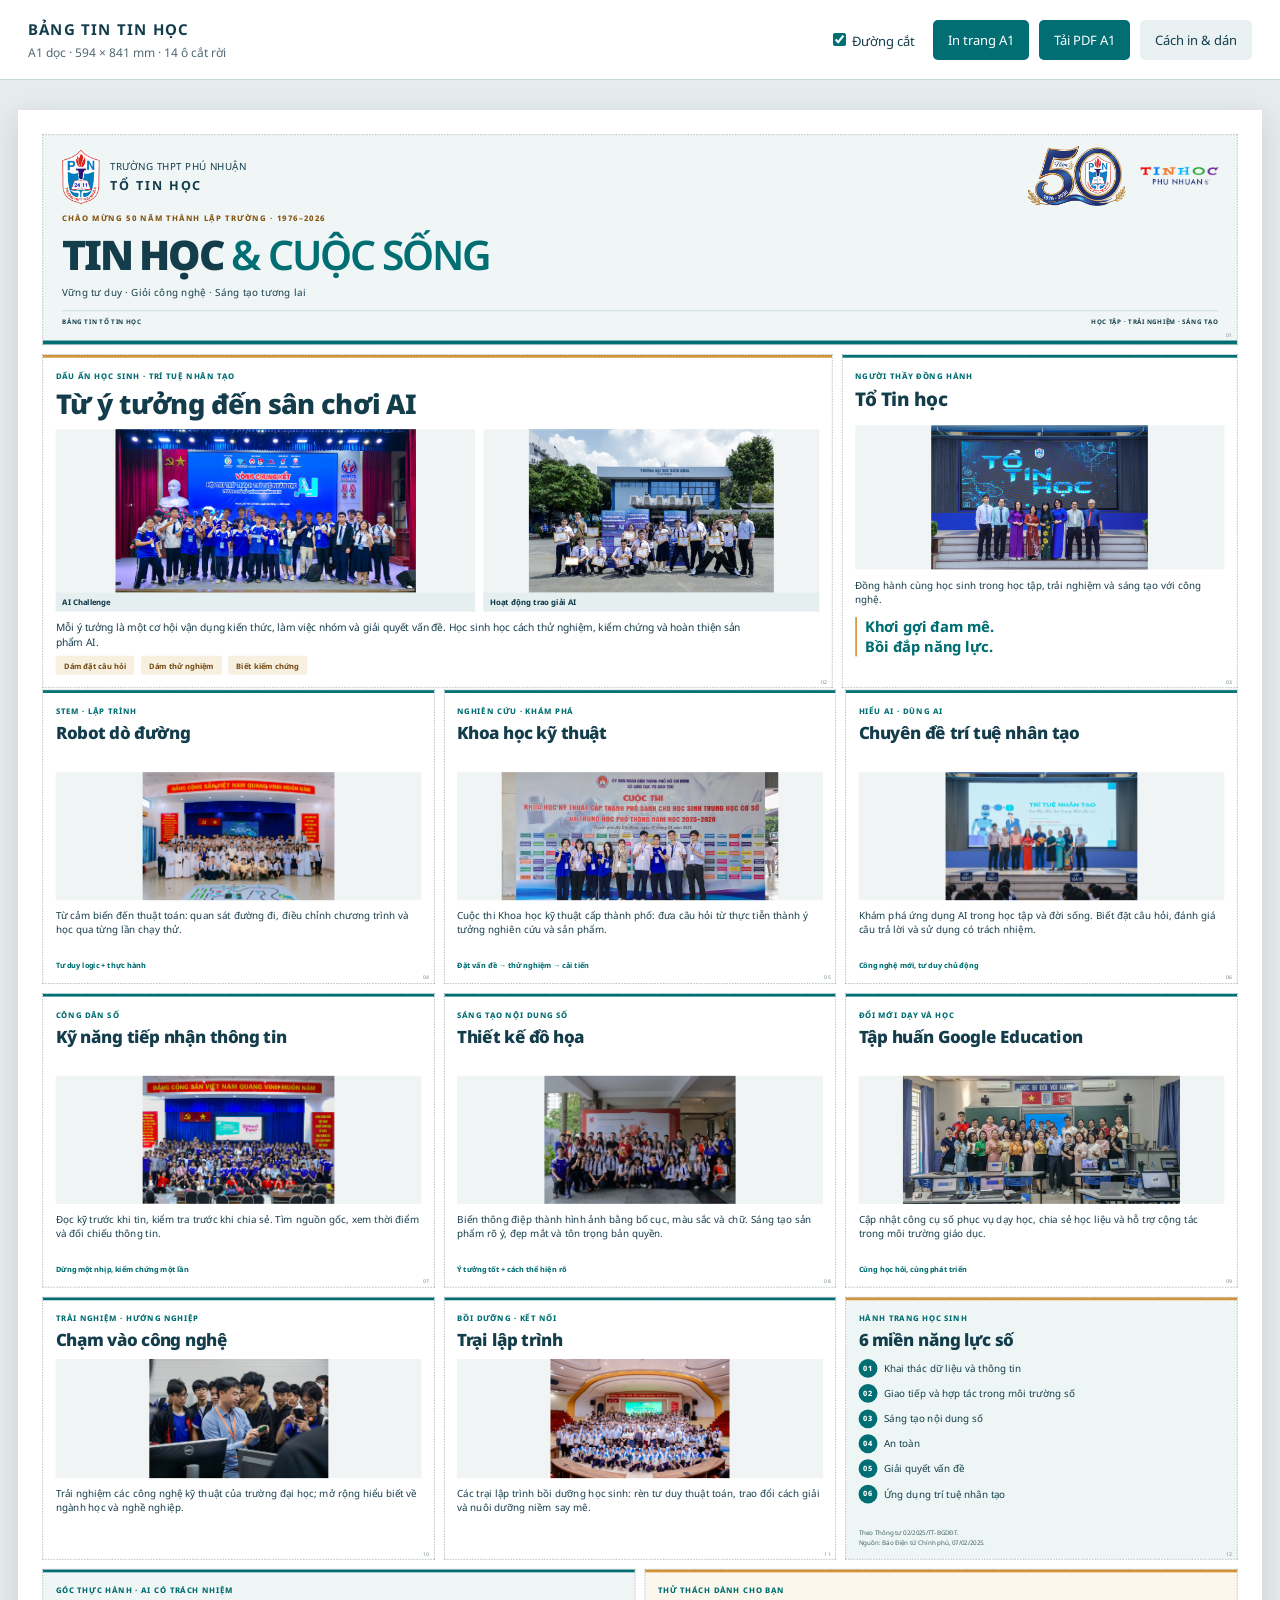
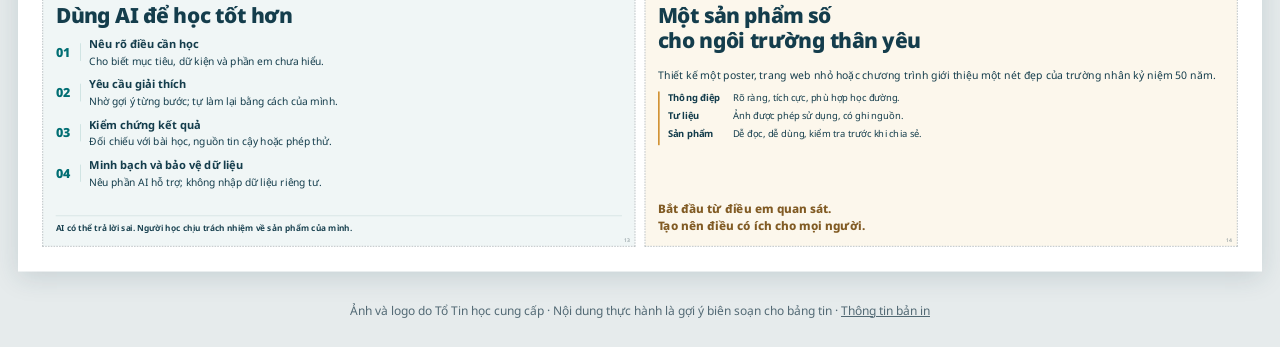
==== index.html @ 0bee3ce9 "Create A1 printable computing bulletin with 14 cut-out panels" ====
<!doctype html>
<html lang="vi">
<head>
  <meta charset="utf-8"><meta name="viewport" content="width=device-width,initial-scale=1">
  <meta name="description" content="Bảng tin Tổ Tin học Trường THPT Phú Nhuận. Một trang A1, 14 ô nội dung có thể cắt rời để dán bảng tin.">
  <title>Bảng tin Tin học · THPT Phú Nhuận</title>
  <link rel="stylesheet" href="styles.css">
</head>
<body>
<nav class="toolbar" aria-label="Công cụ bản in">
  <div><strong>BẢNG TIN TIN HỌC</strong><span>A1 dọc · 594 × 841 mm · 14 ô cắt rời</span></div>
  <div class="actions"><label><input type="checkbox" id="cut-lines" checked> Đường cắt</label><button id="print">In trang A1</button><a href="output/pdf/bang-tin-tin-hoc-A1.pdf" download>Tải PDF A1</a><button class="secondary" id="guide" aria-expanded="false" aria-controls="print-help">Cách in & dán</button></div>
</nav>
<aside id="print-help" hidden>
  <strong>In đúng kích thước, cắt theo nét đứt và tự sắp xếp.</strong>
  <p>Chọn giấy A1, hướng dọc, tỉ lệ 100% (Actual size), lề Không, bật Đồ họa nền và tắt đầu/chân trang. Bản PDF đã có đúng một trang A1; nên gửi PDF cho tiệm in để giữ kích thước. Có lề an toàn 12 mm quanh tờ.</p>
  <p>Cắt theo viền nét đứt của 14 ô. Mã số nhỏ giúp đối chiếu bố cục; có thể đặt tiêu đề ở trên và tự do sắp xếp các ô còn lại. Ảnh gốc được giữ nguyên trong thư mục nguồn.</p>
</aside>
<main class="viewport" aria-label="Bản xem trước trang in A1">
<div class="sheet-wrap"><div class="sheet" id="poster">
  <header class="tile masthead" data-tile="01">
    <div class="school-brand"><img src="assets/logo-truong.png" alt="Logo Trường THPT Phú Nhuận"><div>TRƯỜNG THPT PHÚ NHUẬN<br><strong>TỔ TIN HỌC</strong></div></div>
    <div class="anniversary"><img src="assets/logo-50-nam.png" alt="50 năm Trường THPT Phú Nhuận, 1976–2026"><img class="dept-logo" src="assets/logo-to.png" alt="Logo Tổ Tin học Phú Nhuận"></div>
    <div class="headline"><p class="eyebrow">CHÀO MỪNG 50 NĂM THÀNH LẬP TRƯỜNG · 1976–2026</p><h1>TIN HỌC <span>& CUỘC SỐNG</span></h1><p class="slogan">Vững tư duy · Giỏi công nghệ · Sáng tạo tương lai</p></div>
    <div class="edition">BẢNG TIN TỔ TIN HỌC <span>HỌC TẬP · TRẢI NGHIỆM · SÁNG TẠO</span></div>
  </header>

  <section class="row hero-row">
    <article class="tile feature" data-tile="02"><div class="tile-body">
      <p class="eyebrow">DẤU ẤN HỌC SINH · TRÍ TUỆ NHÂN TẠO</p><h2>Từ ý tưởng đến sân chơi AI</h2>
      <div class="photo-pair"><figure><img src="assets/ai-challenge.jpg" alt="Học sinh và giáo viên tại AI Challenge"><figcaption>AI Challenge</figcaption></figure><figure><img src="assets/trao-giai-ai.jpg" alt="Hoạt động trao giải AI tại Trường Đại học Gia Định"><figcaption>Hoạt động trao giải AI</figcaption></figure></div>
      <p>Mỗi ý tưởng là một cơ hội vận dụng kiến thức, làm việc nhóm và giải quyết vấn đề. Học sinh học cách thử nghiệm, kiểm chứng và hoàn thiện sản phẩm AI.</p>
      <div class="tags"><span>Dám đặt câu hỏi</span><span>Dám thử nghiệm</span><span>Biết kiểm chứng</span></div>
    </div></article>
    <article class="tile photo-card team" data-tile="03"><div class="tile-body"><p class="eyebrow">NGƯỜI THẦY ĐỒNG HÀNH</p><h2>Tổ Tin học</h2><figure><img src="assets/to-tin-hoc.jpg" alt="Tập thể Tổ Tin học Trường THPT Phú Nhuận"></figure><p>Đồng hành cùng học sinh trong học tập, trải nghiệm và sáng tạo với công nghệ.</p><blockquote>Khơi gợi đam mê.<br>Bồi đắp năng lực.</blockquote></div></article>
  </section>

  <section class="row thirds activity-row">
    <article class="tile photo-card" data-tile="04"><div class="tile-body"><p class="eyebrow">STEM · LẬP TRÌNH</p><h2>Robot dò đường</h2><figure><img src="assets/robot.jpg" alt="Học sinh tham gia hoạt động robot dò đường"></figure><p>Từ cảm biến đến thuật toán: quan sát đường đi, điều chỉnh chương trình và học qua từng lần chạy thử.</p><span class="takeaway">Tư duy logic + thực hành</span></div></article>
    <article class="tile photo-card" data-tile="05"><div class="tile-body"><p class="eyebrow">NGHIÊN CỨU · KHÁM PHÁ</p><h2>Khoa học kỹ thuật</h2><figure><img src="assets/khoa-hoc-ky-thuat.jpg" alt="Đoàn tham gia Cuộc thi Khoa học kỹ thuật cấp thành phố"></figure><p>Cuộc thi Khoa học kỹ thuật cấp thành phố: đưa câu hỏi từ thực tiễn thành ý tưởng nghiên cứu và sản phẩm.</p><span class="takeaway">Đặt vấn đề → thử nghiệm → cải tiến</span></div></article>
    <article class="tile photo-card" data-tile="06"><div class="tile-body"><p class="eyebrow">HIỂU AI · DÙNG AI</p><h2>Chuyên đề trí tuệ nhân tạo</h2><figure><img src="assets/chuyen-de-ai.jpg" alt="Chuyên đề trí tuệ nhân tạo tại trường"></figure><p>Khám phá ứng dụng AI trong học tập và đời sống. Biết đặt câu hỏi, đánh giá câu trả lời và sử dụng có trách nhiệm.</p><span class="takeaway">Công nghệ mới, tư duy chủ động</span></div></article>
  </section>

  <section class="row thirds activity-row">
    <article class="tile photo-card" data-tile="07"><div class="tile-body"><p class="eyebrow">CÔNG DÂN SỐ</p><h2>Kỹ năng tiếp nhận thông tin</h2><figure><img src="assets/tiep-nhan-thong-tin.jpg" alt="Hoạt động kỹ năng tiếp nhận thông tin"></figure><p>Đọc kỹ trước khi tin, kiểm tra trước khi chia sẻ. Tìm nguồn gốc, xem thời điểm và đối chiếu thông tin.</p><span class="takeaway">Dừng một nhịp, kiểm chứng một lần</span></div></article>
    <article class="tile photo-card" data-tile="08"><div class="tile-body"><p class="eyebrow">SÁNG TẠO NỘI DUNG SỐ</p><h2>Thiết kế đồ họa</h2><figure><img src="assets/do-hoa.jpg" alt="Học sinh trải nghiệm hoạt động thiết kế đồ họa"></figure><p>Biến thông điệp thành hình ảnh bằng bố cục, màu sắc và chữ. Sáng tạo sản phẩm rõ ý, đẹp mắt và tôn trọng bản quyền.</p><span class="takeaway">Ý tưởng tốt + cách thể hiện rõ</span></div></article>
    <article class="tile photo-card" data-tile="09"><div class="tile-body"><p class="eyebrow">ĐỔI MỚI DẠY VÀ HỌC</p><h2>Tập huấn Google Education</h2><figure><img src="assets/google-education.jpg" alt="Giáo viên tham gia tập huấn Google Education"></figure><p>Cập nhật công cụ số phục vụ dạy học, chia sẻ học liệu và hỗ trợ cộng tác trong môi trường giáo dục.</p><span class="takeaway">Cùng học hỏi, cùng phát triển</span></div></article>
  </section>

  <section class="row thirds compact-row">
    <article class="tile photo-card" data-tile="10"><div class="tile-body"><p class="eyebrow">TRẢI NGHIỆM · HƯỚNG NGHIỆP</p><h2>Chạm vào công nghệ</h2><figure><img src="assets/trai-nghiem.jpg" alt="Học sinh trải nghiệm các công nghệ kỹ thuật của trường đại học"></figure><p>Trải nghiệm các công nghệ kỹ thuật của trường đại học; mở rộng hiểu biết về ngành học và nghề nghiệp.</p></div></article>
    <article class="tile photo-card" data-tile="11"><div class="tile-body"><p class="eyebrow">BỒI DƯỠNG · KẾT NỐI</p><h2>Trại lập trình</h2><figure><img src="assets/ket-noi.jpg" alt="Trại lập trình bồi dưỡng học sinh"></figure><p>Các trại lập trình bồi dưỡng học sinh: rèn tư duy thuật toán, trao đổi cách giải và nuôi dưỡng niềm say mê.</p></div></article>
    <article class="tile competency" data-tile="12"><div class="tile-body"><p class="eyebrow">HÀNH TRANG HỌC SINH</p><h2>6 miền năng lực số</h2><ol><li>Khai thác dữ liệu và thông tin</li><li>Giao tiếp và hợp tác trong môi trường số</li><li>Sáng tạo nội dung số</li><li>An toàn</li><li>Giải quyết vấn đề</li><li>Ứng dụng trí tuệ nhân tạo</li></ol><p class="source">Theo Thông tư 02/2025/TT-BGDĐT.<br><a href="https://baochinhphu.vn/ban-hanh-quy-dinh-khung-nang-luc-so-cho-nguoi-hoc-102250207122046742.htm">Nguồn: Báo Điện tử Chính phủ, 07/02/2025.</a></p></div></article>
  </section>

  <section class="row halves footer-row">
    <article class="tile practical" data-tile="13"><div class="tile-body"><p class="eyebrow">GÓC THỰC HÀNH · AI CÓ TRÁCH NHIỆM</p><h2>Dùng AI để học tốt hơn</h2><div class="steps"><p><b>01</b><span><strong>Nêu rõ điều cần học</strong>Cho biết mục tiêu, dữ kiện và phần em chưa hiểu.</span></p><p><b>02</b><span><strong>Yêu cầu giải thích</strong>Nhờ gợi ý từng bước; tự làm lại bằng cách của mình.</span></p><p><b>03</b><span><strong>Kiểm chứng kết quả</strong>Đối chiếu với bài học, nguồn tin cậy hoặc phép thử.</span></p><p><b>04</b><span><strong>Minh bạch và bảo vệ dữ liệu</strong>Nêu phần AI hỗ trợ; không nhập dữ liệu riêng tư.</span></p></div><div class="note">AI có thể trả lời sai. Người học chịu trách nhiệm về sản phẩm của mình.</div></div></article>
    <article class="tile challenge" data-tile="14"><div class="tile-body"><p class="eyebrow">THỬ THÁCH DÀNH CHO BẠN</p><h2>Một sản phẩm số<br>cho ngôi trường thân yêu</h2><p>Thiết kế một poster, trang web nhỏ hoặc chương trình giới thiệu một nét đẹp của trường nhân kỷ niệm 50 năm.</p><div class="brief"><p><strong>Thông điệp</strong>Rõ ràng, tích cực, phù hợp học đường.</p><p><strong>Tư liệu</strong>Ảnh được phép sử dụng, có ghi nguồn.</p><p><strong>Sản phẩm</strong>Dễ đọc, dễ dùng, kiểm tra trước khi chia sẻ.</p></div><p class="closing">Bắt đầu từ điều em quan sát.<br>Tạo nên điều có ích cho mọi người.</p></div></article>
  </section>
</div></div>
</main>
<footer class="screen-footer">Ảnh và logo do Tổ Tin học cung cấp · Nội dung thực hành là gợi ý biên soạn cho bảng tin · <a href="README.md">Thông tin bản in</a></footer>
<script src="app.js"></script>
</body></html>
---- styles.css ----
@font-face{font-family:Noto;src:url('assets/NotoSans.ttf') format('truetype');font-weight:100 900;font-display:swap}
:root{--ink:#143d4c;--teal:#006e73;--gold:#d29336;--light:#eaf4f3;--cut:#8a969c}
*{box-sizing:border-box}body{margin:0;font-family:Noto,Arial,sans-serif;color:var(--ink);background:#e6ebec}button,a,input{accent-color:var(--teal)}
.toolbar{display:flex;gap:20px;align-items:center;justify-content:space-between;padding:18px 28px;background:#fff;border-bottom:1px solid #c7d7d9}.toolbar strong{font-size:15px;letter-spacing:.08em}.toolbar span{display:block;font-size:12px;color:#526974;margin-top:4px}.actions{display:flex;gap:10px;align-items:center;font-size:13px;flex-wrap:wrap}.actions button,.actions a{font:inherit;border:0;border-radius:5px;padding:11px 15px;background:var(--teal);color:white;cursor:pointer;text-decoration:none}.actions .secondary{color:var(--ink);background:#e9f1f2}.actions label{margin-right:8px}#print-help{padding:20px 28px;background:#fff8e9;font-size:14px}#print-help p{max-width:1000px;margin:8px 0}a{color:inherit}.viewport{padding:30px 18px;overflow:hidden}.sheet-wrap{margin:auto;position:relative}.sheet{width:594mm;height:841mm;padding:12mm;background:white;display:flex;flex-direction:column;gap:5mm;transform-origin:top left;box-shadow:0 12px 45px #183d4b26}
.tile{position:relative;outline:.22mm dashed var(--cut);outline-offset:0;background:#fff;min-width:0}.tile:after{content:attr(data-tile);position:absolute;right:2mm;bottom:1mm;font-size:2.4mm;color:#74848a;letter-spacing:.15em}.no-cuts .tile{outline-color:transparent}.no-cuts .tile:after{display:none}.tile-body{height:100%;padding:6mm;display:flex;flex-direction:column;border-top:1.4mm solid var(--teal)}.row{display:grid;gap:5mm;flex-shrink:0;min-height:0}.thirds{grid-template-columns:repeat(3,minmax(0,1fr))}.halves{grid-template-columns:repeat(2,minmax(0,1fr))}.hero-row{height:155mm;grid-template-columns:2fr 1fr}.activity-row{height:140mm}.compact-row{height:125mm}.footer-row{height:132mm}
.masthead{height:100mm;flex-shrink:0;padding:7mm 9mm;background:#eff6f5;border-bottom:2mm solid var(--teal);overflow:hidden}.school-brand{display:flex;gap:5mm;align-items:center;font-size:4.7mm;line-height:1.65;letter-spacing:.03em}.school-brand img{width:18mm;height:26mm;object-fit:contain}.school-brand strong{font-size:6mm;letter-spacing:.15em}.anniversary{position:absolute;right:9mm;top:5mm;display:flex;align-items:center;gap:7mm}.anniversary img{width:47mm;height:29mm;object-fit:contain}.anniversary .dept-logo{width:37mm;height:14mm}.headline{margin-top:4mm}.eyebrow{font-size:3.3mm;font-weight:800;letter-spacing:.09em;margin:0 0 3mm;color:var(--teal);line-height:1.4}.headline .eyebrow{font-size:3.6mm;color:#855716;letter-spacing:.14em;margin-bottom:1mm}h1{font-size:19.5mm;line-height:1.22;letter-spacing:-.055em;margin:0;font-weight:900}h1 span{color:var(--teal);font-weight:600}.slogan{font-size:6mm;margin:2mm 0 0;letter-spacing:.025em}.edition{display:flex;justify-content:space-between;margin-top:5mm;border-top:.25mm solid #a9c8c6;padding-top:3mm;font-size:3mm;letter-spacing:.08em;font-weight:700}
h2{font-size:7.1mm;line-height:1.22;letter-spacing:-.025em;margin:0 0 4mm;font-weight:850;text-wrap:balance}.tile p{font-size:4.1mm;line-height:1.55;margin:3mm 0 0}.tile p.eyebrow{font-size:3.3mm;line-height:1.4;margin:0 0 3mm}.tile figure{margin:0;min-width:0}.photo-card figure{height:66mm;flex-shrink:0;background:#f0f4f4;display:flex;align-items:center;justify-content:center;margin-top:auto}.photo-card img{width:100%;height:100%;object-fit:contain}.photo-card .takeaway{font-weight:750;font-size:3.3mm;display:block;margin-top:auto;padding-top:3mm;color:var(--teal)}.photo-card .tile-body>p:not(.eyebrow){margin-top:4mm}.photo-card h2{min-height:17.4mm;display:flex;align-items:flex-start}.photo-card figure{margin-top:0}.team h2{min-height:0;font-size:9mm}.team figure{height:69mm;margin-top:3mm}.team blockquote{font-size:6.5mm;font-weight:750;line-height:1.35;color:var(--teal);margin:5mm 0 0;border-left:1mm solid var(--gold);padding-left:4mm}
.feature .tile-body{border-color:var(--gold)}.feature h2{font-size:12mm;line-height:1.15;margin-bottom:5mm}.photo-pair{display:grid;grid-template-columns:1.25fr 1fr;gap:4mm}.photo-pair figure{display:flex;flex-direction:column;justify-content:center;background:#f0f4f4}.photo-pair img{width:100%;height:78mm;object-fit:contain}.photo-pair figcaption{padding:2mm 3mm;font-size:3.2mm;font-weight:750;background:#e5efef}.feature .tile-body>p:not(.eyebrow){font-size:4.3mm;max-width:340mm;margin-top:4mm}.tags{display:flex;gap:3mm;margin-top:auto;padding-top:3mm}.tags span{font-size:3.2mm;font-weight:750;background:#f7efdf;color:#78511b;padding:2mm 4mm;border-radius:1mm}
.compact-row .photo-card figure{height:57mm}.compact-row h2{min-height:0;font-size:7mm}.compact-row .photo-card p:not(.eyebrow){font-size:3.9mm;line-height:1.5}.competency .tile-body{background:#eef6f5;border-top-color:var(--gold)}.competency h2{font-size:8mm}.competency ol{list-style:none;counter-reset:domain;margin:0;padding:0;display:flex;flex-direction:column;gap:3mm}.competency li{counter-increment:domain;font-size:4mm;line-height:1.35;display:flex;gap:3mm;align-items:center}.competency li:before{content:counter(domain,decimal-leading-zero);font-size:3.5mm;min-width:9mm;height:9mm;display:flex;align-items:center;justify-content:center;border-radius:50%;background:var(--teal);color:white;font-weight:800}.competency p.source{font-size:2.7mm;line-height:1.5;margin-top:auto;padding-top:3mm;color:#45636a}.source a{text-decoration:none}
.practical .tile-body{background:#f0f6f6}.practical h2,.challenge h2{font-size:10mm;margin-bottom:4mm}.steps{display:flex;flex-direction:column;gap:3mm}.steps p{display:flex;align-items:center;gap:4mm;margin:0;font-size:4.1mm;line-height:1.4}.steps b{font-size:6mm;color:var(--teal);font-weight:850;min-width:12mm;border-right:.4mm solid #b7d5d3}.steps strong{display:block;font-size:4.5mm;margin-bottom:1mm}.note{font-size:3.5mm;font-weight:650;margin-top:auto;border-top:.3mm solid #c7dad9;padding-top:3mm}.challenge .tile-body{border-color:var(--gold);background:#fcf7ec}.challenge p{font-size:4.3mm}.brief{margin-top:4mm;border-left:1mm solid var(--gold);padding-left:4mm}.brief p{font-size:3.8mm;margin:0 0 2mm}.brief strong{display:inline-block;min-width:27mm}.challenge p.closing{font-weight:800;font-size:5.1mm;line-height:1.4;margin-top:auto;padding-top:3mm;color:#815b24}.screen-footer{text-align:center;padding:0 20px 28px;font-size:12px;color:#526974}
/* Printed reading sizes: activity copy is about 13 pt; titles about 23 pt. */
.tile p{font-size:4.7mm;line-height:1.45}.tile p.eyebrow{font-size:3.7mm}.photo-card h2{font-size:8.1mm;min-height:19.8mm}.photo-card figure{height:61mm}.photo-card .takeaway{font-size:3.5mm}.feature .tile-body>p:not(.eyebrow){font-size:4.9mm}.feature h2{font-size:13mm}.team h2{font-size:9mm;min-height:0}.team figure{height:69mm}.team blockquote{font-size:7mm}.compact-row h2{font-size:8.1mm;min-height:0}.compact-row .photo-card p:not(.eyebrow){font-size:4.7mm;line-height:1.45}.competency li{font-size:4.7mm}.competency p.source{font-size:3mm}.steps p{font-size:4.9mm;line-height:1.4}.steps strong{font-size:5.3mm}.steps{gap:4mm}.note{font-size:4mm}.challenge p{font-size:5mm}.brief p{font-size:4.5mm}.brief strong{min-width:31mm}.challenge p.closing{font-size:5.6mm}.tags span{font-size:3.6mm}.photo-pair figcaption{font-size:3.7mm}
@media(max-width:900px){.toolbar{align-items:flex-start;flex-direction:column;padding:16px}.actions{gap:8px}.actions button,.actions a{padding:10px}.viewport{padding:18px 10px}.edition{font-size:3mm}}
@page{size:594mm 841mm;margin:0}
@media print{html,body{width:594mm;height:841mm;margin:0!important;padding:0!important;background:#fff;-webkit-print-color-adjust:exact;print-color-adjust:exact}.toolbar,#print-help,.screen-footer{display:none!important}.viewport{padding:0;overflow:visible}.sheet-wrap{width:594mm!important;height:841mm!important;margin:0}.sheet{transform:none!important;box-shadow:none;break-inside:avoid}.tile{break-inside:avoid}a{text-decoration:none}}
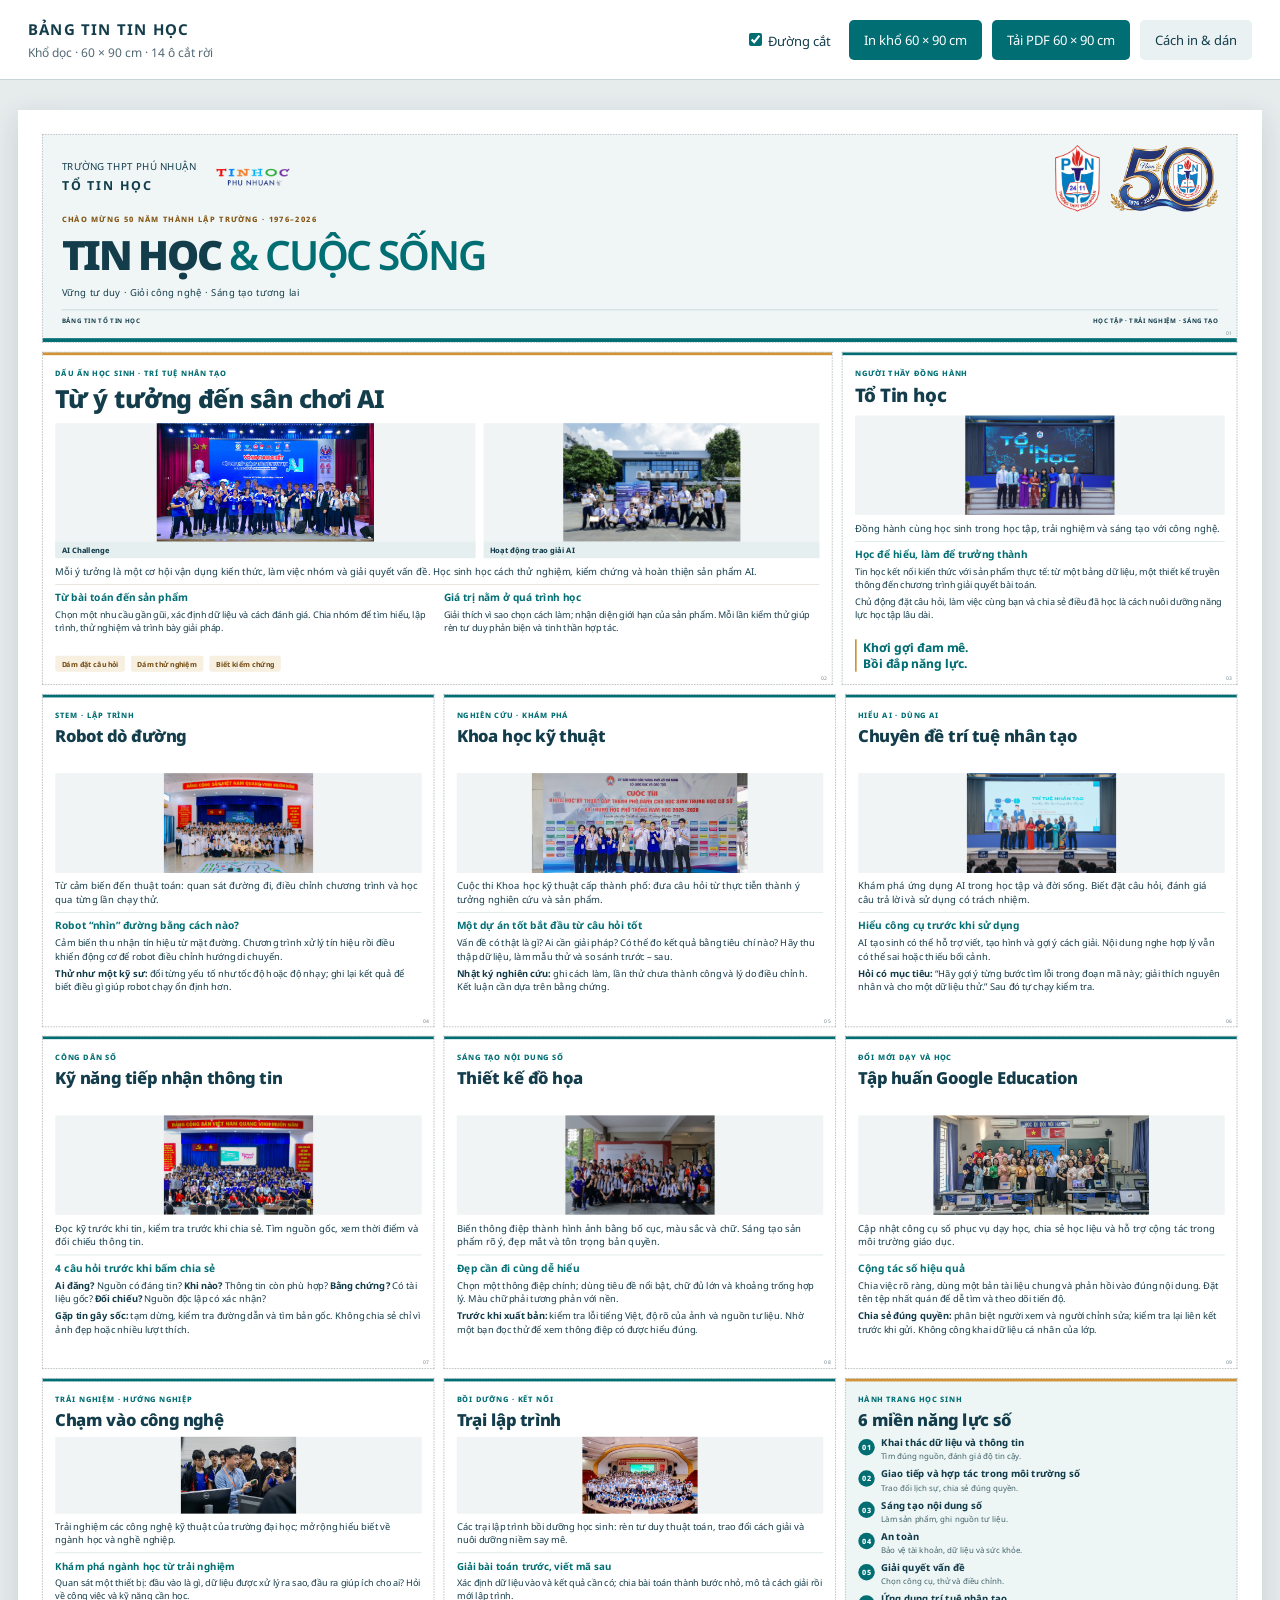
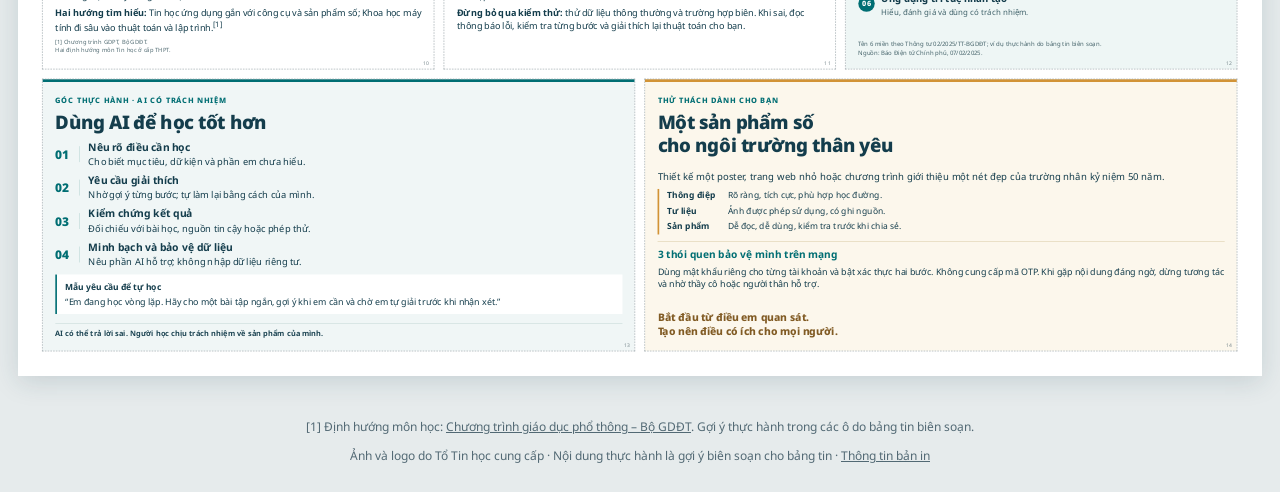
==== commit fff38054: "Resize bulletin to 60 by 90 cm and expand educational content" ====
--- a/index.html
+++ b/index.html
@@ -2,25 +2,25 @@
 <html lang="vi">
 <head>
   <meta charset="utf-8"><meta name="viewport" content="width=device-width,initial-scale=1">
-  <meta name="description" content="Bảng tin Tổ Tin học Trường THPT Phú Nhuận. Một trang A1, 14 ô nội dung có thể cắt rời để dán bảng tin.">
+  <meta name="description" content="Bảng tin Tổ Tin học Trường THPT Phú Nhuận. Một trang 60 × 90 cm, 14 ô nội dung có thể cắt rời để dán bảng tin.">
   <title>Bảng tin Tin học · THPT Phú Nhuận</title>
   <link rel="stylesheet" href="styles.css">
 </head>
 <body>
 <nav class="toolbar" aria-label="Công cụ bản in">
-  <div><strong>BẢNG TIN TIN HỌC</strong><span>A1 dọc · 594 × 841 mm · 14 ô cắt rời</span></div>
-  <div class="actions"><label><input type="checkbox" id="cut-lines" checked> Đường cắt</label><button id="print">In trang A1</button><a href="output/pdf/bang-tin-tin-hoc-A1.pdf" download>Tải PDF A1</a><button class="secondary" id="guide" aria-expanded="false" aria-controls="print-help">Cách in & dán</button></div>
+  <div><strong>BẢNG TIN TIN HỌC</strong><span>Khổ dọc · 60 × 90 cm · 14 ô cắt rời</span></div>
+  <div class="actions"><label><input type="checkbox" id="cut-lines" checked> Đường cắt</label><button id="print">In khổ 60 × 90 cm</button><a href="output/pdf/bang-tin-tin-hoc-60x90cm.pdf" download>Tải PDF 60 × 90 cm</a><button class="secondary" id="guide" aria-expanded="false" aria-controls="print-help">Cách in & dán</button></div>
 </nav>
 <aside id="print-help" hidden>
   <strong>In đúng kích thước, cắt theo nét đứt và tự sắp xếp.</strong>
-  <p>Chọn giấy A1, hướng dọc, tỉ lệ 100% (Actual size), lề Không, bật Đồ họa nền và tắt đầu/chân trang. Bản PDF đã có đúng một trang A1; nên gửi PDF cho tiệm in để giữ kích thước. Có lề an toàn 12 mm quanh tờ.</p>
+  <p>Chọn khổ giấy tùy chỉnh 600 × 900 mm, hướng dọc, tỉ lệ 100% (Actual size), lề Không, bật Đồ họa nền và tắt đầu/chân trang. Bản PDF đã có đúng một trang 60 × 90 cm; nên gửi PDF cho tiệm in để giữ kích thước. Đây là khổ tùy chỉnh; khi gửi tiệm in, ghi rõ rộng 60 cm × cao 90 cm. Có lề an toàn 12 mm quanh tờ.</p>
   <p>Cắt theo viền nét đứt của 14 ô. Mã số nhỏ giúp đối chiếu bố cục; có thể đặt tiêu đề ở trên và tự do sắp xếp các ô còn lại. Ảnh gốc được giữ nguyên trong thư mục nguồn.</p>
 </aside>
-<main class="viewport" aria-label="Bản xem trước trang in A1">
+<main class="viewport" aria-label="Bản xem trước trang in 60 × 90 cm">
 <div class="sheet-wrap"><div class="sheet" id="poster">
   <header class="tile masthead" data-tile="01">
-    <div class="school-brand"><img src="assets/logo-truong.png" alt="Logo Trường THPT Phú Nhuận"><div>TRƯỜNG THPT PHÚ NHUẬN<br><strong>TỔ TIN HỌC</strong></div></div>
-    <div class="anniversary"><img src="assets/logo-50-nam.png" alt="50 năm Trường THPT Phú Nhuận, 1976–2026"><img class="dept-logo" src="assets/logo-to.png" alt="Logo Tổ Tin học Phú Nhuận"></div>
+    <div class="school-brand"><div>TRƯỜNG THPT PHÚ NHUẬN<br><strong>TỔ TIN HỌC</strong></div><img class="dept-logo" src="assets/logo-to.png" alt="Logo Tổ Tin học Phú Nhuận"></div>
+    <div class="anniversary"><img class="school-logo" src="assets/logo-truong.png" alt="Logo Trường THPT Phú Nhuận"><img src="assets/logo-50-nam.png" alt="50 năm Trường THPT Phú Nhuận, 1976–2026"></div>
     <div class="headline"><p class="eyebrow">CHÀO MỪNG 50 NĂM THÀNH LẬP TRƯỜNG · 1976–2026</p><h1>TIN HỌC <span>& CUỘC SỐNG</span></h1><p class="slogan">Vững tư duy · Giỏi công nghệ · Sáng tạo tương lai</p></div>
     <div class="edition">BẢNG TIN TỔ TIN HỌC <span>HỌC TẬP · TRẢI NGHIỆM · SÁNG TẠO</span></div>
   </header>
@@ -30,35 +30,35 @@
       <p class="eyebrow">DẤU ẤN HỌC SINH · TRÍ TUỆ NHÂN TẠO</p><h2>Từ ý tưởng đến sân chơi AI</h2>
       <div class="photo-pair"><figure><img src="assets/ai-challenge.jpg" alt="Học sinh và giáo viên tại AI Challenge"><figcaption>AI Challenge</figcaption></figure><figure><img src="assets/trao-giai-ai.jpg" alt="Hoạt động trao giải AI tại Trường Đại học Gia Định"><figcaption>Hoạt động trao giải AI</figcaption></figure></div>
       <p>Mỗi ý tưởng là một cơ hội vận dụng kiến thức, làm việc nhóm và giải quyết vấn đề. Học sinh học cách thử nghiệm, kiểm chứng và hoàn thiện sản phẩm AI.</p>
-      <div class="tags"><span>Dám đặt câu hỏi</span><span>Dám thử nghiệm</span><span>Biết kiểm chứng</span></div>
+      <div class="feature-columns"><div><h3>Từ bài toán đến sản phẩm</h3><p>Chọn một nhu cầu gần gũi, xác định dữ liệu và cách đánh giá. Chia nhóm để tìm hiểu, lập trình, thử nghiệm và trình bày giải pháp.</p></div><div><h3>Giá trị nằm ở quá trình học</h3><p>Giải thích vì sao chọn cách làm; nhận diện giới hạn của sản phẩm. Mỗi lần kiểm thử giúp rèn tư duy phản biện và tinh thần hợp tác.</p></div></div><div class="tags"><span>Dám đặt câu hỏi</span><span>Dám thử nghiệm</span><span>Biết kiểm chứng</span></div>
     </div></article>
-    <article class="tile photo-card team" data-tile="03"><div class="tile-body"><p class="eyebrow">NGƯỜI THẦY ĐỒNG HÀNH</p><h2>Tổ Tin học</h2><figure><img src="assets/to-tin-hoc.jpg" alt="Tập thể Tổ Tin học Trường THPT Phú Nhuận"></figure><p>Đồng hành cùng học sinh trong học tập, trải nghiệm và sáng tạo với công nghệ.</p><blockquote>Khơi gợi đam mê.<br>Bồi đắp năng lực.</blockquote></div></article>
+    <article class="tile photo-card team" data-tile="03"><div class="tile-body"><p class="eyebrow">NGƯỜI THẦY ĐỒNG HÀNH</p><h2>Tổ Tin học</h2><figure><img src="assets/to-tin-hoc.jpg" alt="Tập thể Tổ Tin học Trường THPT Phú Nhuận"></figure><p>Đồng hành cùng học sinh trong học tập, trải nghiệm và sáng tạo với công nghệ.</p><div class="insight"><h3>Học để hiểu, làm để trưởng thành</h3><p>Tin học kết nối kiến thức với sản phẩm thực tế: từ một bảng dữ liệu, một thiết kế truyền thông đến chương trình giải quyết bài toán.</p><p>Chủ động đặt câu hỏi, làm việc cùng bạn và chia sẻ điều đã học là cách nuôi dưỡng năng lực học tập lâu dài.</p></div><blockquote>Khơi gợi đam mê.<br>Bồi đắp năng lực.</blockquote></div></article>
   </section>
 
   <section class="row thirds activity-row">
-    <article class="tile photo-card" data-tile="04"><div class="tile-body"><p class="eyebrow">STEM · LẬP TRÌNH</p><h2>Robot dò đường</h2><figure><img src="assets/robot.jpg" alt="Học sinh tham gia hoạt động robot dò đường"></figure><p>Từ cảm biến đến thuật toán: quan sát đường đi, điều chỉnh chương trình và học qua từng lần chạy thử.</p><span class="takeaway">Tư duy logic + thực hành</span></div></article>
-    <article class="tile photo-card" data-tile="05"><div class="tile-body"><p class="eyebrow">NGHIÊN CỨU · KHÁM PHÁ</p><h2>Khoa học kỹ thuật</h2><figure><img src="assets/khoa-hoc-ky-thuat.jpg" alt="Đoàn tham gia Cuộc thi Khoa học kỹ thuật cấp thành phố"></figure><p>Cuộc thi Khoa học kỹ thuật cấp thành phố: đưa câu hỏi từ thực tiễn thành ý tưởng nghiên cứu và sản phẩm.</p><span class="takeaway">Đặt vấn đề → thử nghiệm → cải tiến</span></div></article>
-    <article class="tile photo-card" data-tile="06"><div class="tile-body"><p class="eyebrow">HIỂU AI · DÙNG AI</p><h2>Chuyên đề trí tuệ nhân tạo</h2><figure><img src="assets/chuyen-de-ai.jpg" alt="Chuyên đề trí tuệ nhân tạo tại trường"></figure><p>Khám phá ứng dụng AI trong học tập và đời sống. Biết đặt câu hỏi, đánh giá câu trả lời và sử dụng có trách nhiệm.</p><span class="takeaway">Công nghệ mới, tư duy chủ động</span></div></article>
+    <article class="tile photo-card" data-tile="04"><div class="tile-body"><p class="eyebrow">STEM · LẬP TRÌNH</p><h2>Robot dò đường</h2><figure><img src="assets/robot.jpg" alt="Học sinh tham gia hoạt động robot dò đường"></figure><p>Từ cảm biến đến thuật toán: quan sát đường đi, điều chỉnh chương trình và học qua từng lần chạy thử.</p><div class="insight"><h3>Robot “nhìn” đường bằng cách nào?</h3><p>Cảm biến thu nhận tín hiệu từ mặt đường. Chương trình xử lý tín hiệu rồi điều khiển động cơ để robot điều chỉnh hướng di chuyển.</p><p><strong>Thử như một kỹ sư:</strong> đổi từng yếu tố như tốc độ hoặc độ nhạy; ghi lại kết quả để biết điều gì giúp robot chạy ổn định hơn.</p></div></div></article>
+    <article class="tile photo-card" data-tile="05"><div class="tile-body"><p class="eyebrow">NGHIÊN CỨU · KHÁM PHÁ</p><h2>Khoa học kỹ thuật</h2><figure><img src="assets/khoa-hoc-ky-thuat.jpg" alt="Đoàn tham gia Cuộc thi Khoa học kỹ thuật cấp thành phố"></figure><p>Cuộc thi Khoa học kỹ thuật cấp thành phố: đưa câu hỏi từ thực tiễn thành ý tưởng nghiên cứu và sản phẩm.</p><div class="insight"><h3>Một dự án tốt bắt đầu từ câu hỏi tốt</h3><p>Vấn đề có thật là gì? Ai cần giải pháp? Có thể đo kết quả bằng tiêu chí nào? Hãy thu thập dữ liệu, làm mẫu thử và so sánh trước – sau.</p><p><strong>Nhật ký nghiên cứu:</strong> ghi cách làm, lần thử chưa thành công và lý do điều chỉnh. Kết luận cần dựa trên bằng chứng.</p></div></div></article>
+    <article class="tile photo-card" data-tile="06"><div class="tile-body"><p class="eyebrow">HIỂU AI · DÙNG AI</p><h2>Chuyên đề trí tuệ nhân tạo</h2><figure><img src="assets/chuyen-de-ai.jpg" alt="Chuyên đề trí tuệ nhân tạo tại trường"></figure><p>Khám phá ứng dụng AI trong học tập và đời sống. Biết đặt câu hỏi, đánh giá câu trả lời và sử dụng có trách nhiệm.</p><div class="insight"><h3>Hiểu công cụ trước khi sử dụng</h3><p>AI tạo sinh có thể hỗ trợ viết, tạo hình và gợi ý cách giải. Nội dung nghe hợp lý vẫn có thể sai hoặc thiếu bối cảnh.</p><p><strong>Hỏi có mục tiêu:</strong> “Hãy gợi ý từng bước tìm lỗi trong đoạn mã này; giải thích nguyên nhân và cho một dữ liệu thử.” Sau đó tự chạy kiểm tra.</p></div></div></article>
   </section>
 
   <section class="row thirds activity-row">
-    <article class="tile photo-card" data-tile="07"><div class="tile-body"><p class="eyebrow">CÔNG DÂN SỐ</p><h2>Kỹ năng tiếp nhận thông tin</h2><figure><img src="assets/tiep-nhan-thong-tin.jpg" alt="Hoạt động kỹ năng tiếp nhận thông tin"></figure><p>Đọc kỹ trước khi tin, kiểm tra trước khi chia sẻ. Tìm nguồn gốc, xem thời điểm và đối chiếu thông tin.</p><span class="takeaway">Dừng một nhịp, kiểm chứng một lần</span></div></article>
-    <article class="tile photo-card" data-tile="08"><div class="tile-body"><p class="eyebrow">SÁNG TẠO NỘI DUNG SỐ</p><h2>Thiết kế đồ họa</h2><figure><img src="assets/do-hoa.jpg" alt="Học sinh trải nghiệm hoạt động thiết kế đồ họa"></figure><p>Biến thông điệp thành hình ảnh bằng bố cục, màu sắc và chữ. Sáng tạo sản phẩm rõ ý, đẹp mắt và tôn trọng bản quyền.</p><span class="takeaway">Ý tưởng tốt + cách thể hiện rõ</span></div></article>
-    <article class="tile photo-card" data-tile="09"><div class="tile-body"><p class="eyebrow">ĐỔI MỚI DẠY VÀ HỌC</p><h2>Tập huấn Google Education</h2><figure><img src="assets/google-education.jpg" alt="Giáo viên tham gia tập huấn Google Education"></figure><p>Cập nhật công cụ số phục vụ dạy học, chia sẻ học liệu và hỗ trợ cộng tác trong môi trường giáo dục.</p><span class="takeaway">Cùng học hỏi, cùng phát triển</span></div></article>
+    <article class="tile photo-card" data-tile="07"><div class="tile-body"><p class="eyebrow">CÔNG DÂN SỐ</p><h2>Kỹ năng tiếp nhận thông tin</h2><figure><img src="assets/tiep-nhan-thong-tin.jpg" alt="Hoạt động kỹ năng tiếp nhận thông tin"></figure><p>Đọc kỹ trước khi tin, kiểm tra trước khi chia sẻ. Tìm nguồn gốc, xem thời điểm và đối chiếu thông tin.</p><div class="insight"><h3>4 câu hỏi trước khi bấm chia sẻ</h3><p><strong>Ai đăng?</strong> Nguồn có đáng tin? <strong>Khi nào?</strong> Thông tin còn phù hợp? <strong>Bằng chứng?</strong> Có tài liệu gốc? <strong>Đối chiếu?</strong> Nguồn độc lập có xác nhận?</p><p><strong>Gặp tin gây sốc:</strong> tạm dừng, kiểm tra đường dẫn và tìm bản gốc. Không chia sẻ chỉ vì ảnh đẹp hoặc nhiều lượt thích.</p></div></div></article>
+    <article class="tile photo-card" data-tile="08"><div class="tile-body"><p class="eyebrow">SÁNG TẠO NỘI DUNG SỐ</p><h2>Thiết kế đồ họa</h2><figure><img src="assets/do-hoa.jpg" alt="Học sinh trải nghiệm hoạt động thiết kế đồ họa"></figure><p>Biến thông điệp thành hình ảnh bằng bố cục, màu sắc và chữ. Sáng tạo sản phẩm rõ ý, đẹp mắt và tôn trọng bản quyền.</p><div class="insight"><h3>Đẹp cần đi cùng dễ hiểu</h3><p>Chọn một thông điệp chính; dùng tiêu đề nổi bật, chữ đủ lớn và khoảng trống hợp lý. Màu chữ phải tương phản với nền.</p><p><strong>Trước khi xuất bản:</strong> kiểm tra lỗi tiếng Việt, độ rõ của ảnh và nguồn tư liệu. Nhờ một bạn đọc thử để xem thông điệp có được hiểu đúng.</p></div></div></article>
+    <article class="tile photo-card" data-tile="09"><div class="tile-body"><p class="eyebrow">ĐỔI MỚI DẠY VÀ HỌC</p><h2>Tập huấn Google Education</h2><figure><img src="assets/google-education.jpg" alt="Giáo viên tham gia tập huấn Google Education"></figure><p>Cập nhật công cụ số phục vụ dạy học, chia sẻ học liệu và hỗ trợ cộng tác trong môi trường giáo dục.</p><div class="insight"><h3>Cộng tác số hiệu quả</h3><p>Chia việc rõ ràng, dùng một bản tài liệu chung và phản hồi vào đúng nội dung. Đặt tên tệp nhất quán để dễ tìm và theo dõi tiến độ.</p><p><strong>Chia sẻ đúng quyền:</strong> phân biệt người xem và người chỉnh sửa; kiểm tra lại liên kết trước khi gửi. Không công khai dữ liệu cá nhân của lớp.</p></div></div></article>
   </section>
 
   <section class="row thirds compact-row">
-    <article class="tile photo-card" data-tile="10"><div class="tile-body"><p class="eyebrow">TRẢI NGHIỆM · HƯỚNG NGHIỆP</p><h2>Chạm vào công nghệ</h2><figure><img src="assets/trai-nghiem.jpg" alt="Học sinh trải nghiệm các công nghệ kỹ thuật của trường đại học"></figure><p>Trải nghiệm các công nghệ kỹ thuật của trường đại học; mở rộng hiểu biết về ngành học và nghề nghiệp.</p></div></article>
-    <article class="tile photo-card" data-tile="11"><div class="tile-body"><p class="eyebrow">BỒI DƯỠNG · KẾT NỐI</p><h2>Trại lập trình</h2><figure><img src="assets/ket-noi.jpg" alt="Trại lập trình bồi dưỡng học sinh"></figure><p>Các trại lập trình bồi dưỡng học sinh: rèn tư duy thuật toán, trao đổi cách giải và nuôi dưỡng niềm say mê.</p></div></article>
-    <article class="tile competency" data-tile="12"><div class="tile-body"><p class="eyebrow">HÀNH TRANG HỌC SINH</p><h2>6 miền năng lực số</h2><ol><li>Khai thác dữ liệu và thông tin</li><li>Giao tiếp và hợp tác trong môi trường số</li><li>Sáng tạo nội dung số</li><li>An toàn</li><li>Giải quyết vấn đề</li><li>Ứng dụng trí tuệ nhân tạo</li></ol><p class="source">Theo Thông tư 02/2025/TT-BGDĐT.<br><a href="https://baochinhphu.vn/ban-hanh-quy-dinh-khung-nang-luc-so-cho-nguoi-hoc-102250207122046742.htm">Nguồn: Báo Điện tử Chính phủ, 07/02/2025.</a></p></div></article>
+    <article class="tile photo-card" data-tile="10"><div class="tile-body"><p class="eyebrow">TRẢI NGHIỆM · HƯỚNG NGHIỆP</p><h2>Chạm vào công nghệ</h2><figure><img src="assets/trai-nghiem.jpg" alt="Học sinh trải nghiệm các công nghệ kỹ thuật của trường đại học"></figure><p>Trải nghiệm các công nghệ kỹ thuật của trường đại học; mở rộng hiểu biết về ngành học và nghề nghiệp.</p><div class="insight"><h3>Khám phá ngành học từ trải nghiệm</h3><p>Quan sát một thiết bị: đầu vào là gì, dữ liệu được xử lý ra sao, đầu ra giúp ích cho ai? Hỏi về công việc và kỹ năng cần học.</p><p><strong>Hai hướng tìm hiểu:</strong> Tin học ứng dụng gắn với công cụ và sản phẩm số; Khoa học máy tính đi sâu vào thuật toán và lập trình.<sup>[1]</sup></p><p class="reference">[1] Chương trình GDPT, Bộ GDĐT.<br>Hai định hướng môn Tin học ở cấp THPT.</p></div></div></article>
+    <article class="tile photo-card" data-tile="11"><div class="tile-body"><p class="eyebrow">BỒI DƯỠNG · KẾT NỐI</p><h2>Trại lập trình</h2><figure><img src="assets/ket-noi.jpg" alt="Trại lập trình bồi dưỡng học sinh"></figure><p>Các trại lập trình bồi dưỡng học sinh: rèn tư duy thuật toán, trao đổi cách giải và nuôi dưỡng niềm say mê.</p><div class="insight"><h3>Giải bài toán trước, viết mã sau</h3><p>Xác định dữ liệu vào và kết quả cần có; chia bài toán thành bước nhỏ, mô tả cách giải rồi mới lập trình.</p><p><strong>Đừng bỏ qua kiểm thử:</strong> thử dữ liệu thông thường và trường hợp biên. Khi sai, đọc thông báo lỗi, kiểm tra từng bước và giải thích lại thuật toán cho bạn.</p></div></div></article>
+    <article class="tile competency" data-tile="12"><div class="tile-body"><p class="eyebrow">HÀNH TRANG HỌC SINH</p><h2>6 miền năng lực số</h2><ol><li><span><strong>Khai thác dữ liệu và thông tin</strong><small>Tìm đúng nguồn, đánh giá độ tin cậy.</small></span></li><li><span><strong>Giao tiếp và hợp tác trong môi trường số</strong><small>Trao đổi lịch sự, chia sẻ đúng quyền.</small></span></li><li><span><strong>Sáng tạo nội dung số</strong><small>Làm sản phẩm, ghi nguồn tư liệu.</small></span></li><li><span><strong>An toàn</strong><small>Bảo vệ tài khoản, dữ liệu và sức khỏe.</small></span></li><li><span><strong>Giải quyết vấn đề</strong><small>Chọn công cụ, thử và điều chỉnh.</small></span></li><li><span><strong>Ứng dụng trí tuệ nhân tạo</strong><small>Hiểu, đánh giá và dùng có trách nhiệm.</small></span></li></ol><p class="source">Tên 6 miền theo Thông tư 02/2025/TT-BGDĐT; ví dụ thực hành do bảng tin biên soạn.<br><a href="https://baochinhphu.vn/ban-hanh-quy-dinh-khung-nang-luc-so-cho-nguoi-hoc-102250207122046742.htm">Nguồn: Báo Điện tử Chính phủ, 07/02/2025.</a></p></div></article>
   </section>
 
   <section class="row halves footer-row">
-    <article class="tile practical" data-tile="13"><div class="tile-body"><p class="eyebrow">GÓC THỰC HÀNH · AI CÓ TRÁCH NHIỆM</p><h2>Dùng AI để học tốt hơn</h2><div class="steps"><p><b>01</b><span><strong>Nêu rõ điều cần học</strong>Cho biết mục tiêu, dữ kiện và phần em chưa hiểu.</span></p><p><b>02</b><span><strong>Yêu cầu giải thích</strong>Nhờ gợi ý từng bước; tự làm lại bằng cách của mình.</span></p><p><b>03</b><span><strong>Kiểm chứng kết quả</strong>Đối chiếu với bài học, nguồn tin cậy hoặc phép thử.</span></p><p><b>04</b><span><strong>Minh bạch và bảo vệ dữ liệu</strong>Nêu phần AI hỗ trợ; không nhập dữ liệu riêng tư.</span></p></div><div class="note">AI có thể trả lời sai. Người học chịu trách nhiệm về sản phẩm của mình.</div></div></article>
-    <article class="tile challenge" data-tile="14"><div class="tile-body"><p class="eyebrow">THỬ THÁCH DÀNH CHO BẠN</p><h2>Một sản phẩm số<br>cho ngôi trường thân yêu</h2><p>Thiết kế một poster, trang web nhỏ hoặc chương trình giới thiệu một nét đẹp của trường nhân kỷ niệm 50 năm.</p><div class="brief"><p><strong>Thông điệp</strong>Rõ ràng, tích cực, phù hợp học đường.</p><p><strong>Tư liệu</strong>Ảnh được phép sử dụng, có ghi nguồn.</p><p><strong>Sản phẩm</strong>Dễ đọc, dễ dùng, kiểm tra trước khi chia sẻ.</p></div><p class="closing">Bắt đầu từ điều em quan sát.<br>Tạo nên điều có ích cho mọi người.</p></div></article>
+    <article class="tile practical" data-tile="13"><div class="tile-body"><p class="eyebrow">GÓC THỰC HÀNH · AI CÓ TRÁCH NHIỆM</p><h2>Dùng AI để học tốt hơn</h2><div class="steps"><p><b>01</b><span><strong>Nêu rõ điều cần học</strong>Cho biết mục tiêu, dữ kiện và phần em chưa hiểu.</span></p><p><b>02</b><span><strong>Yêu cầu giải thích</strong>Nhờ gợi ý từng bước; tự làm lại bằng cách của mình.</span></p><p><b>03</b><span><strong>Kiểm chứng kết quả</strong>Đối chiếu với bài học, nguồn tin cậy hoặc phép thử.</span></p><p><b>04</b><span><strong>Minh bạch và bảo vệ dữ liệu</strong>Nêu phần AI hỗ trợ; không nhập dữ liệu riêng tư.</span></p></div><div class="prompt-example"><strong>Mẫu yêu cầu để tự học</strong><p>“Em đang học vòng lặp. Hãy cho một bài tập ngắn, gợi ý khi em cần và chờ em tự giải trước khi nhận xét.”</p></div><div class="note">AI có thể trả lời sai. Người học chịu trách nhiệm về sản phẩm của mình.</div></div></article>
+    <article class="tile challenge" data-tile="14"><div class="tile-body"><p class="eyebrow">THỬ THÁCH DÀNH CHO BẠN</p><h2>Một sản phẩm số<br>cho ngôi trường thân yêu</h2><p>Thiết kế một poster, trang web nhỏ hoặc chương trình giới thiệu một nét đẹp của trường nhân kỷ niệm 50 năm.</p><div class="brief"><p><strong>Thông điệp</strong>Rõ ràng, tích cực, phù hợp học đường.</p><p><strong>Tư liệu</strong>Ảnh được phép sử dụng, có ghi nguồn.</p><p><strong>Sản phẩm</strong>Dễ đọc, dễ dùng, kiểm tra trước khi chia sẻ.</p></div><div class="security-tip"><h3>3 thói quen bảo vệ mình trên mạng</h3><p>Dùng mật khẩu riêng cho từng tài khoản và bật xác thực hai bước. Không cung cấp mã OTP. Khi gặp nội dung đáng ngờ, dừng tương tác và nhờ thầy cô hoặc người thân hỗ trợ.</p></div><p class="closing">Bắt đầu từ điều em quan sát.<br>Tạo nên điều có ích cho mọi người.</p></div></article>
   </section>
 </div></div>
 </main>
-<footer class="screen-footer">Ảnh và logo do Tổ Tin học cung cấp · Nội dung thực hành là gợi ý biên soạn cho bảng tin · <a href="README.md">Thông tin bản in</a></footer>
+<footer class="screen-footer"><p>[1] Định hướng môn học: <a href="https://moet.gov.vn/content/vanban/Lists/VBPQ/Attachments/1483/vbhn-chuong-trinh-tong-the.pdf">Chương trình giáo dục phổ thông – Bộ GDĐT</a>. Gợi ý thực hành trong các ô do bảng tin biên soạn.</p>Ảnh và logo do Tổ Tin học cung cấp · Nội dung thực hành là gợi ý biên soạn cho bảng tin · <a href="README.md">Thông tin bản in</a></footer>
 <script src="app.js"></script>
 </body></html>
--- a/styles.css
+++ b/styles.css
@@ -1,15 +1,23 @@
 @font-face{font-family:Noto;src:url('assets/NotoSans.ttf') format('truetype');font-weight:100 900;font-display:swap}
 :root{--ink:#143d4c;--teal:#006e73;--gold:#d29336;--light:#eaf4f3;--cut:#8a969c}
 *{box-sizing:border-box}body{margin:0;font-family:Noto,Arial,sans-serif;color:var(--ink);background:#e6ebec}button,a,input{accent-color:var(--teal)}
-.toolbar{display:flex;gap:20px;align-items:center;justify-content:space-between;padding:18px 28px;background:#fff;border-bottom:1px solid #c7d7d9}.toolbar strong{font-size:15px;letter-spacing:.08em}.toolbar span{display:block;font-size:12px;color:#526974;margin-top:4px}.actions{display:flex;gap:10px;align-items:center;font-size:13px;flex-wrap:wrap}.actions button,.actions a{font:inherit;border:0;border-radius:5px;padding:11px 15px;background:var(--teal);color:white;cursor:pointer;text-decoration:none}.actions .secondary{color:var(--ink);background:#e9f1f2}.actions label{margin-right:8px}#print-help{padding:20px 28px;background:#fff8e9;font-size:14px}#print-help p{max-width:1000px;margin:8px 0}a{color:inherit}.viewport{padding:30px 18px;overflow:hidden}.sheet-wrap{margin:auto;position:relative}.sheet{width:594mm;height:841mm;padding:12mm;background:white;display:flex;flex-direction:column;gap:5mm;transform-origin:top left;box-shadow:0 12px 45px #183d4b26}
-.tile{position:relative;outline:.22mm dashed var(--cut);outline-offset:0;background:#fff;min-width:0}.tile:after{content:attr(data-tile);position:absolute;right:2mm;bottom:1mm;font-size:2.4mm;color:#74848a;letter-spacing:.15em}.no-cuts .tile{outline-color:transparent}.no-cuts .tile:after{display:none}.tile-body{height:100%;padding:6mm;display:flex;flex-direction:column;border-top:1.4mm solid var(--teal)}.row{display:grid;gap:5mm;flex-shrink:0;min-height:0}.thirds{grid-template-columns:repeat(3,minmax(0,1fr))}.halves{grid-template-columns:repeat(2,minmax(0,1fr))}.hero-row{height:155mm;grid-template-columns:2fr 1fr}.activity-row{height:140mm}.compact-row{height:125mm}.footer-row{height:132mm}
+.toolbar{display:flex;gap:20px;align-items:center;justify-content:space-between;padding:18px 28px;background:#fff;border-bottom:1px solid #c7d7d9}.toolbar strong{font-size:15px;letter-spacing:.08em}.toolbar span{display:block;font-size:12px;color:#526974;margin-top:4px}.actions{display:flex;gap:10px;align-items:center;font-size:13px;flex-wrap:wrap}.actions button,.actions a{font:inherit;border:0;border-radius:5px;padding:11px 15px;background:var(--teal);color:white;cursor:pointer;text-decoration:none}.actions .secondary{color:var(--ink);background:#e9f1f2}.actions label{margin-right:8px}#print-help{padding:20px 28px;background:#fff8e9;font-size:14px}#print-help p{max-width:1000px;margin:8px 0}a{color:inherit}.viewport{padding:30px 18px;overflow:hidden}.sheet-wrap{margin:auto;position:relative}.sheet{width:600mm;height:900mm;padding:12mm;background:white;display:flex;flex-direction:column;gap:5mm;transform-origin:top left;box-shadow:0 12px 45px #183d4b26}
+.tile{position:relative;outline:.22mm dashed var(--cut);outline-offset:0;background:#fff;min-width:0}.tile:after{content:attr(data-tile);position:absolute;right:2mm;bottom:1mm;font-size:2.4mm;color:#74848a;letter-spacing:.15em}.no-cuts .tile{outline-color:transparent}.no-cuts .tile:after{display:none}.tile-body{height:100%;padding:6mm;display:flex;flex-direction:column;border-top:1.4mm solid var(--teal)}.row{display:grid;gap:5mm;flex-shrink:0;min-height:0}.thirds{grid-template-columns:repeat(3,minmax(0,1fr))}.halves{grid-template-columns:repeat(2,minmax(0,1fr))}.hero-row{height:160mm;grid-template-columns:2fr 1fr}.activity-row{height:160mm}.compact-row{height:140mm}.footer-row{height:131mm}
 .masthead{height:100mm;flex-shrink:0;padding:7mm 9mm;background:#eff6f5;border-bottom:2mm solid var(--teal);overflow:hidden}.school-brand{display:flex;gap:5mm;align-items:center;font-size:4.7mm;line-height:1.65;letter-spacing:.03em}.school-brand img{width:18mm;height:26mm;object-fit:contain}.school-brand strong{font-size:6mm;letter-spacing:.15em}.anniversary{position:absolute;right:9mm;top:5mm;display:flex;align-items:center;gap:7mm}.anniversary img{width:47mm;height:29mm;object-fit:contain}.anniversary .dept-logo{width:37mm;height:14mm}.headline{margin-top:4mm}.eyebrow{font-size:3.3mm;font-weight:800;letter-spacing:.09em;margin:0 0 3mm;color:var(--teal);line-height:1.4}.headline .eyebrow{font-size:3.6mm;color:#855716;letter-spacing:.14em;margin-bottom:1mm}h1{font-size:19.5mm;line-height:1.22;letter-spacing:-.055em;margin:0;font-weight:900}h1 span{color:var(--teal);font-weight:600}.slogan{font-size:6mm;margin:2mm 0 0;letter-spacing:.025em}.edition{display:flex;justify-content:space-between;margin-top:5mm;border-top:.25mm solid #a9c8c6;padding-top:3mm;font-size:3mm;letter-spacing:.08em;font-weight:700}
 h2{font-size:7.1mm;line-height:1.22;letter-spacing:-.025em;margin:0 0 4mm;font-weight:850;text-wrap:balance}.tile p{font-size:4.1mm;line-height:1.55;margin:3mm 0 0}.tile p.eyebrow{font-size:3.3mm;line-height:1.4;margin:0 0 3mm}.tile figure{margin:0;min-width:0}.photo-card figure{height:66mm;flex-shrink:0;background:#f0f4f4;display:flex;align-items:center;justify-content:center;margin-top:auto}.photo-card img{width:100%;height:100%;object-fit:contain}.photo-card .takeaway{font-weight:750;font-size:3.3mm;display:block;margin-top:auto;padding-top:3mm;color:var(--teal)}.photo-card .tile-body>p:not(.eyebrow){margin-top:4mm}.photo-card h2{min-height:17.4mm;display:flex;align-items:flex-start}.photo-card figure{margin-top:0}.team h2{min-height:0;font-size:9mm}.team figure{height:69mm;margin-top:3mm}.team blockquote{font-size:6.5mm;font-weight:750;line-height:1.35;color:var(--teal);margin:5mm 0 0;border-left:1mm solid var(--gold);padding-left:4mm}
 .feature .tile-body{border-color:var(--gold)}.feature h2{font-size:12mm;line-height:1.15;margin-bottom:5mm}.photo-pair{display:grid;grid-template-columns:1.25fr 1fr;gap:4mm}.photo-pair figure{display:flex;flex-direction:column;justify-content:center;background:#f0f4f4}.photo-pair img{width:100%;height:78mm;object-fit:contain}.photo-pair figcaption{padding:2mm 3mm;font-size:3.2mm;font-weight:750;background:#e5efef}.feature .tile-body>p:not(.eyebrow){font-size:4.3mm;max-width:340mm;margin-top:4mm}.tags{display:flex;gap:3mm;margin-top:auto;padding-top:3mm}.tags span{font-size:3.2mm;font-weight:750;background:#f7efdf;color:#78511b;padding:2mm 4mm;border-radius:1mm}
 .compact-row .photo-card figure{height:57mm}.compact-row h2{min-height:0;font-size:7mm}.compact-row .photo-card p:not(.eyebrow){font-size:3.9mm;line-height:1.5}.competency .tile-body{background:#eef6f5;border-top-color:var(--gold)}.competency h2{font-size:8mm}.competency ol{list-style:none;counter-reset:domain;margin:0;padding:0;display:flex;flex-direction:column;gap:3mm}.competency li{counter-increment:domain;font-size:4mm;line-height:1.35;display:flex;gap:3mm;align-items:center}.competency li:before{content:counter(domain,decimal-leading-zero);font-size:3.5mm;min-width:9mm;height:9mm;display:flex;align-items:center;justify-content:center;border-radius:50%;background:var(--teal);color:white;font-weight:800}.competency p.source{font-size:2.7mm;line-height:1.5;margin-top:auto;padding-top:3mm;color:#45636a}.source a{text-decoration:none}
 .practical .tile-body{background:#f0f6f6}.practical h2,.challenge h2{font-size:10mm;margin-bottom:4mm}.steps{display:flex;flex-direction:column;gap:3mm}.steps p{display:flex;align-items:center;gap:4mm;margin:0;font-size:4.1mm;line-height:1.4}.steps b{font-size:6mm;color:var(--teal);font-weight:850;min-width:12mm;border-right:.4mm solid #b7d5d3}.steps strong{display:block;font-size:4.5mm;margin-bottom:1mm}.note{font-size:3.5mm;font-weight:650;margin-top:auto;border-top:.3mm solid #c7dad9;padding-top:3mm}.challenge .tile-body{border-color:var(--gold);background:#fcf7ec}.challenge p{font-size:4.3mm}.brief{margin-top:4mm;border-left:1mm solid var(--gold);padding-left:4mm}.brief p{font-size:3.8mm;margin:0 0 2mm}.brief strong{display:inline-block;min-width:27mm}.challenge p.closing{font-weight:800;font-size:5.1mm;line-height:1.4;margin-top:auto;padding-top:3mm;color:#815b24}.screen-footer{text-align:center;padding:0 20px 28px;font-size:12px;color:#526974}
-/* Printed reading sizes: activity copy is about 13 pt; titles about 23 pt. */
-.tile p{font-size:4.7mm;line-height:1.45}.tile p.eyebrow{font-size:3.7mm}.photo-card h2{font-size:8.1mm;min-height:19.8mm}.photo-card figure{height:61mm}.photo-card .takeaway{font-size:3.5mm}.feature .tile-body>p:not(.eyebrow){font-size:4.9mm}.feature h2{font-size:13mm}.team h2{font-size:9mm;min-height:0}.team figure{height:69mm}.team blockquote{font-size:7mm}.compact-row h2{font-size:8.1mm;min-height:0}.compact-row .photo-card p:not(.eyebrow){font-size:4.7mm;line-height:1.45}.competency li{font-size:4.7mm}.competency p.source{font-size:3mm}.steps p{font-size:4.9mm;line-height:1.4}.steps strong{font-size:5.3mm}.steps{gap:4mm}.note{font-size:4mm}.challenge p{font-size:5mm}.brief p{font-size:4.5mm}.brief strong{min-width:31mm}.challenge p.closing{font-size:5.6mm}.tags span{font-size:3.6mm}.photo-pair figcaption{font-size:3.7mm}
+
+/* Larger text areas pair each activity photograph with practical learning content. */
+.school-brand{height:27mm;gap:10mm}.school-brand img.dept-logo{width:35mm;height:12mm}.anniversary{gap:5mm;top:5mm;align-items:center}.anniversary img{width:52mm;height:32mm}.anniversary img.school-logo{width:22mm;height:32mm}
+.tile p{font-size:4.6mm;line-height:1.43}.tile p.eyebrow{font-size:3.6mm}.photo-card h2{font-size:8mm;min-height:19.6mm;margin-bottom:3mm}.photo-card figure{height:48mm}.photo-card .tile-body>p:not(.eyebrow){margin-top:3mm}
+.insight{margin-top:3mm;padding-top:3mm;border-top:.3mm solid #c6dcdb}.insight h3,.feature-columns h3,.security-tip h3{font-size:4.9mm;line-height:1.3;margin:0 0 2mm;color:var(--teal)}.insight p,.tile .insight p{font-size:4.5mm;line-height:1.43;margin:0 0 2mm}.insight p:last-child{margin-bottom:0}.tile .insight p.reference{font-size:2.8mm;line-height:1.3;color:#526c73;margin-top:2mm}.photo-card .insight{flex:1}
+.feature h2{font-size:12mm}.photo-pair img{height:57mm}.photo-pair figcaption{font-size:3.6mm;padding:1.5mm 3mm}.feature .tile-body>p:not(.eyebrow){font-size:4.6mm;margin-top:3mm}.feature-columns{display:grid;grid-template-columns:1fr 1fr;gap:6mm;margin-top:3mm;padding-top:3mm;border-top:.3mm solid #d9d1c0}.feature-columns p{font-size:4.4mm;line-height:1.43;margin:0}.tags{padding-top:2mm}.tags span{font-size:3.4mm;padding:1.5mm 3mm}
+.team h2{font-size:9mm;min-height:0}.team figure{height:48mm;margin-top:1mm}.team .insight{margin-top:3mm;padding-top:3mm}.team blockquote{font-size:5.8mm;margin-top:3mm;padding-left:3mm}.team .insight p{font-size:4.4mm}
+.compact-row .photo-card figure{height:37mm}.compact-row h2{font-size:8mm;min-height:0;margin-bottom:3mm}.compact-row .photo-card p:not(.eyebrow){font-size:4.5mm;line-height:1.43}.compact-row .insight h3{font-size:4.7mm}.compact-row .tile-body .insight p{font-size:4.4mm;line-height:1.4}.compact-row .tile-body .insight p.reference{font-size:2.8mm}
+.competency h2{font-size:8mm}.competency ol{gap:3mm}.competency li{font-size:4.6mm;line-height:1.25;align-items:flex-start}.competency li:before{margin-top:1mm;min-width:8mm;height:8mm}.competency li strong{font-size:4.6mm;font-weight:750}.competency li small{display:block;font-size:3.8mm;line-height:1.4;margin-top:1mm;color:#41636b}.competency p.source{font-size:2.9mm;line-height:1.35;margin-top:auto;padding-top:2mm}
+.practical h2,.challenge h2{font-size:9mm;margin-bottom:3mm}.steps{gap:2.5mm}.steps p{font-size:4.5mm;line-height:1.35}.steps strong{font-size:5mm;margin-bottom:.8mm}.steps b{font-size:5.8mm}.note{font-size:3.6mm;padding-top:2mm;margin-top:auto}.prompt-example{margin-top:3mm;padding:3mm 4mm;background:#fff;border-left:1mm solid var(--teal);font-size:4.1mm}.prompt-example p{font-size:4.3mm;line-height:1.4;margin:1mm 0 0}.challenge p{font-size:4.6mm}.brief{margin-top:3mm}.brief p{font-size:4.1mm;margin-bottom:1.5mm}.brief strong{min-width:29mm}.security-tip{margin-top:3mm;padding-top:3mm;border-top:.3mm solid #ddcea9}.security-tip p{font-size:4.3mm;line-height:1.4;margin-top:1mm}.challenge p.closing{font-size:5mm;padding-top:2mm}
 @media(max-width:900px){.toolbar{align-items:flex-start;flex-direction:column;padding:16px}.actions{gap:8px}.actions button,.actions a{padding:10px}.viewport{padding:18px 10px}.edition{font-size:3mm}}
-@page{size:594mm 841mm;margin:0}
-@media print{html,body{width:594mm;height:841mm;margin:0!important;padding:0!important;background:#fff;-webkit-print-color-adjust:exact;print-color-adjust:exact}.toolbar,#print-help,.screen-footer{display:none!important}.viewport{padding:0;overflow:visible}.sheet-wrap{width:594mm!important;height:841mm!important;margin:0}.sheet{transform:none!important;box-shadow:none;break-inside:avoid}.tile{break-inside:avoid}a{text-decoration:none}}
+@page{size:600mm 900mm;margin:0}
+@media print{html,body{width:600mm;height:900mm;margin:0!important;padding:0!important;background:#fff;-webkit-print-color-adjust:exact;print-color-adjust:exact}.toolbar,#print-help,.screen-footer{display:none!important}.viewport{padding:0;overflow:visible}.sheet-wrap{width:600mm!important;height:900mm!important;margin:0}.sheet{transform:none!important;box-shadow:none;break-inside:avoid}.tile{break-inside:avoid}a{text-decoration:none}}
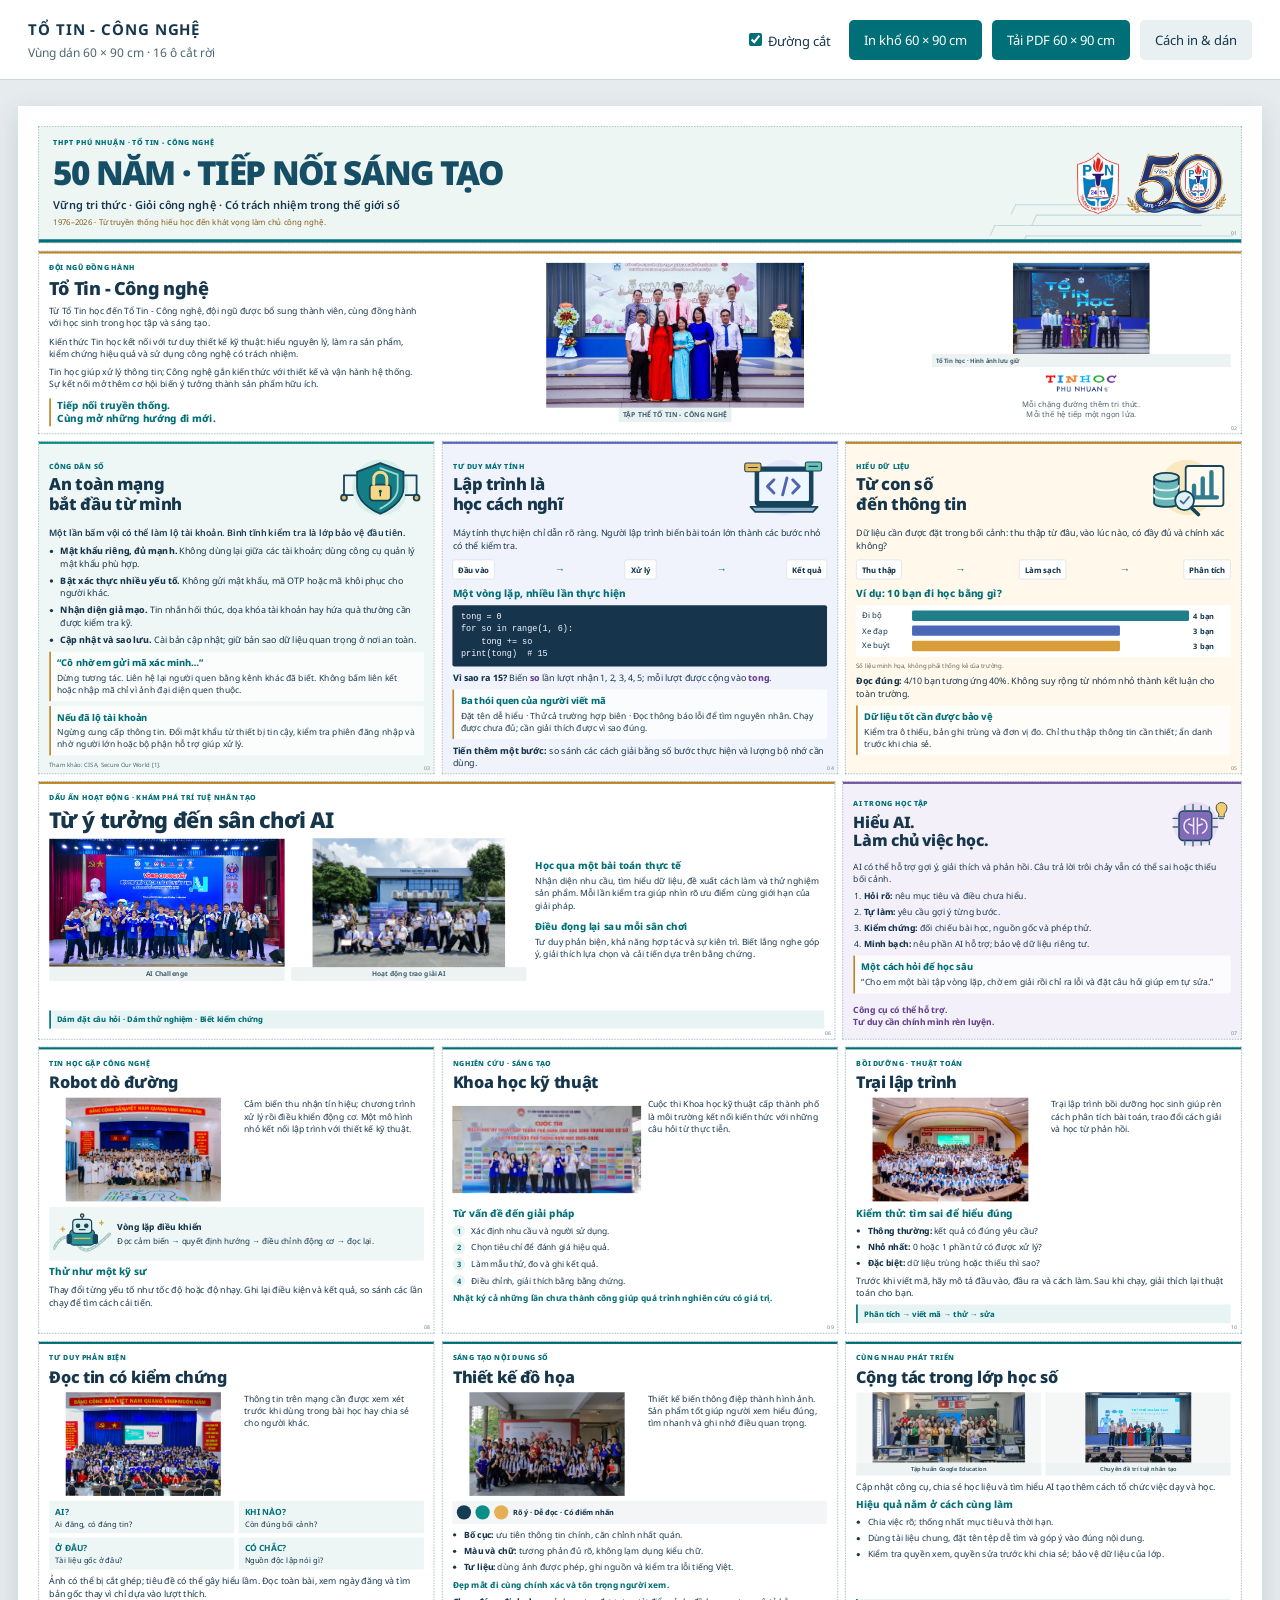
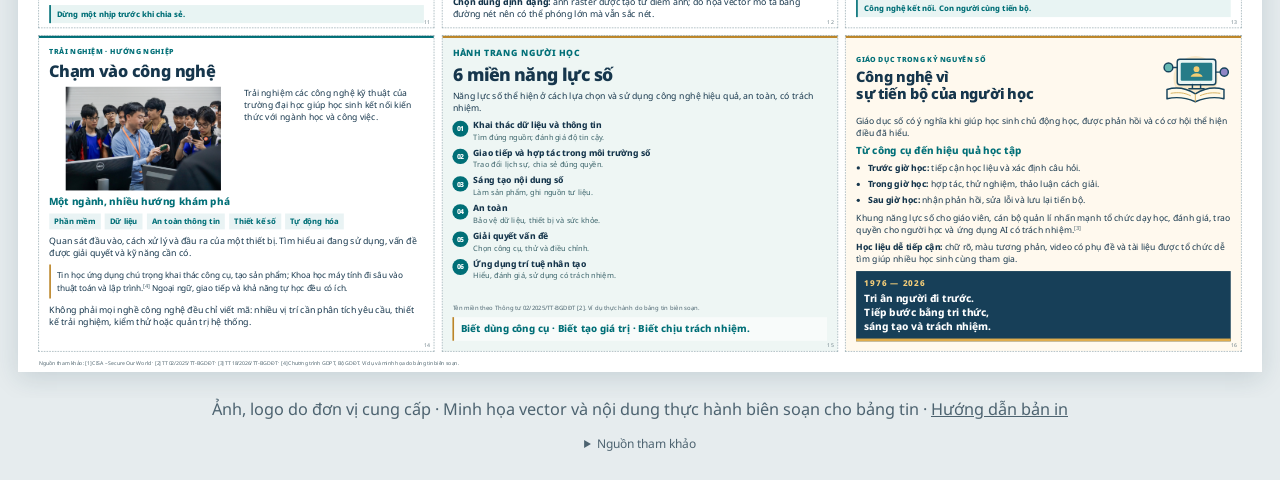
==== commit 245b8257: "Redesign anniversary bulletin for Tin - Cong nghe with knowledge panels and vector art" ====
--- a/index.html
+++ b/index.html
@@ -1,64 +1,63 @@
 <!doctype html>
 <html lang="vi">
 <head>
-  <meta charset="utf-8"><meta name="viewport" content="width=device-width,initial-scale=1">
-  <meta name="description" content="Bảng tin Tổ Tin học Trường THPT Phú Nhuận. Một trang 60 × 90 cm, 14 ô nội dung có thể cắt rời để dán bảng tin.">
-  <title>Bảng tin Tin học · THPT Phú Nhuận</title>
-  <link rel="stylesheet" href="styles.css">
+<meta charset="utf-8"><meta name="viewport" content="width=device-width,initial-scale=1">
+<meta name="description" content="Bảng tin kỷ niệm 50 năm THPT Phú Nhuận của Tổ Tin - Công nghệ. Khổ 60 × 90 cm, 16 ô cắt rời, kiến thức công nghệ và ảnh hoạt động.">
+<title>Tổ Tin - Công nghệ · 50 năm THPT Phú Nhuận</title>
+<link rel="stylesheet" href="styles.css">
 </head>
 <body>
 <nav class="toolbar" aria-label="Công cụ bản in">
-  <div><strong>BẢNG TIN TIN HỌC</strong><span>Khổ dọc · 60 × 90 cm · 14 ô cắt rời</span></div>
-  <div class="actions"><label><input type="checkbox" id="cut-lines" checked> Đường cắt</label><button id="print">In khổ 60 × 90 cm</button><a href="output/pdf/bang-tin-tin-hoc-60x90cm.pdf" download>Tải PDF 60 × 90 cm</a><button class="secondary" id="guide" aria-expanded="false" aria-controls="print-help">Cách in & dán</button></div>
+<div><strong>TỔ TIN - CÔNG NGHỆ</strong><span>Vùng dán 60 × 90 cm · 16 ô cắt rời</span></div>
+<div class="actions"><label><input type="checkbox" id="cut-lines" checked> Đường cắt</label><button id="print">In khổ 60 × 90 cm</button><a href="output/pdf/bang-tin-tin-hoc-60x90cm.pdf" download>Tải PDF 60 × 90 cm</a><button class="secondary" id="guide" aria-expanded="false" aria-controls="print-help">Cách in & dán</button></div>
 </nav>
-<aside id="print-help" hidden>
-  <strong>In đúng kích thước, cắt theo nét đứt và tự sắp xếp.</strong>
-  <p>Chọn khổ giấy tùy chỉnh 600 × 900 mm, hướng dọc, tỉ lệ 100% (Actual size), lề Không, bật Đồ họa nền và tắt đầu/chân trang. Bản PDF đã có đúng một trang 60 × 90 cm; nên gửi PDF cho tiệm in để giữ kích thước. Đây là khổ tùy chỉnh; khi gửi tiệm in, ghi rõ rộng 60 cm × cao 90 cm. Có lề an toàn 12 mm quanh tờ.</p>
-  <p>Cắt theo viền nét đứt của 14 ô. Mã số nhỏ giúp đối chiếu bố cục; có thể đặt tiêu đề ở trên và tự do sắp xếp các ô còn lại. Ảnh gốc được giữ nguyên trong thư mục nguồn.</p>
-</aside>
-<main class="viewport" aria-label="Bản xem trước trang in 60 × 90 cm">
-<div class="sheet-wrap"><div class="sheet" id="poster">
-  <header class="tile masthead" data-tile="01">
-    <div class="school-brand"><div>TRƯỜNG THPT PHÚ NHUẬN<br><strong>TỔ TIN HỌC</strong></div><img class="dept-logo" src="assets/logo-to.png" alt="Logo Tổ Tin học Phú Nhuận"></div>
-    <div class="anniversary"><img class="school-logo" src="assets/logo-truong.png" alt="Logo Trường THPT Phú Nhuận"><img src="assets/logo-50-nam.png" alt="50 năm Trường THPT Phú Nhuận, 1976–2026"></div>
-    <div class="headline"><p class="eyebrow">CHÀO MỪNG 50 NĂM THÀNH LẬP TRƯỜNG · 1976–2026</p><h1>TIN HỌC <span>& CUỘC SỐNG</span></h1><p class="slogan">Vững tư duy · Giỏi công nghệ · Sáng tạo tương lai</p></div>
-    <div class="edition">BẢNG TIN TỔ TIN HỌC <span>HỌC TẬP · TRẢI NGHIỆM · SÁNG TẠO</span></div>
-  </header>
+<aside id="print-help" hidden><strong>Bản in dành riêng cho vùng nền xanh 60 × 90 cm bên dưới tiêu đề có sẵn của bảng.</strong><p>Ưu tiên gửi PDF cho tiệm in: rộng 600 × cao 900 mm, tỉ lệ 100% / Actual size. Nếu in trực tiếp từ web, chọn giấy tùy chỉnh 600 × 900 mm, lề Không, bật Đồ họa nền và tắt đầu/chân trang. Có lề an toàn 10 mm quanh tờ.</p><p>Cắt theo nét đứt của 16 ô; các ô độc lập để có thể đổi vị trí khi dán. Dải đầu là chủ đề kỷ niệm 50 năm, phù hợp đặt dưới phần tên bảng đã có. PDF tải xuống luôn có đường cắt.</p></aside>
+<main class="viewport" aria-label="Bản xem trước nội dung dán bảng tin"><div class="sheet-wrap"><div class="sheet" id="poster">
 
-  <section class="row hero-row">
-    <article class="tile feature" data-tile="02"><div class="tile-body">
-      <p class="eyebrow">DẤU ẤN HỌC SINH · TRÍ TUỆ NHÂN TẠO</p><h2>Từ ý tưởng đến sân chơi AI</h2>
-      <div class="photo-pair"><figure><img src="assets/ai-challenge.jpg" alt="Học sinh và giáo viên tại AI Challenge"><figcaption>AI Challenge</figcaption></figure><figure><img src="assets/trao-giai-ai.jpg" alt="Hoạt động trao giải AI tại Trường Đại học Gia Định"><figcaption>Hoạt động trao giải AI</figcaption></figure></div>
-      <p>Mỗi ý tưởng là một cơ hội vận dụng kiến thức, làm việc nhóm và giải quyết vấn đề. Học sinh học cách thử nghiệm, kiểm chứng và hoàn thiện sản phẩm AI.</p>
-      <div class="feature-columns"><div><h3>Từ bài toán đến sản phẩm</h3><p>Chọn một nhu cầu gần gũi, xác định dữ liệu và cách đánh giá. Chia nhóm để tìm hiểu, lập trình, thử nghiệm và trình bày giải pháp.</p></div><div><h3>Giá trị nằm ở quá trình học</h3><p>Giải thích vì sao chọn cách làm; nhận diện giới hạn của sản phẩm. Mỗi lần kiểm thử giúp rèn tư duy phản biện và tinh thần hợp tác.</p></div></div><div class="tags"><span>Dám đặt câu hỏi</span><span>Dám thử nghiệm</span><span>Biết kiểm chứng</span></div>
-    </div></article>
-    <article class="tile photo-card team" data-tile="03"><div class="tile-body"><p class="eyebrow">NGƯỜI THẦY ĐỒNG HÀNH</p><h2>Tổ Tin học</h2><figure><img src="assets/to-tin-hoc.jpg" alt="Tập thể Tổ Tin học Trường THPT Phú Nhuận"></figure><p>Đồng hành cùng học sinh trong học tập, trải nghiệm và sáng tạo với công nghệ.</p><div class="insight"><h3>Học để hiểu, làm để trưởng thành</h3><p>Tin học kết nối kiến thức với sản phẩm thực tế: từ một bảng dữ liệu, một thiết kế truyền thông đến chương trình giải quyết bài toán.</p><p>Chủ động đặt câu hỏi, làm việc cùng bạn và chia sẻ điều đã học là cách nuôi dưỡng năng lực học tập lâu dài.</p></div><blockquote>Khơi gợi đam mê.<br>Bồi đắp năng lực.</blockquote></div></article>
-  </section>
+<header class="tile masthead" data-tile="01">
+<div class="mast-copy"><p class="eyebrow">THPT PHÚ NHUẬN · TỔ TIN - CÔNG NGHỆ</p><h1>50 NĂM · TIẾP NỐI SÁNG TẠO</h1><p class="slogan">Vững tri thức · Giỏi công nghệ · Có trách nhiệm trong thế giới số</p><p class="heritage">1976–2026 · Từ truyền thống hiếu học đến khát vọng làm chủ công nghệ.</p></div>
+<div class="anniversary"><img class="school-logo" src="assets/logo-truong.png" alt="Logo Trường THPT Phú Nhuận"><img src="assets/logo-50-nam.png" alt="Kỷ niệm 50 năm THPT Phú Nhuận, 1976–2026"></div>
+<div class="circuit" aria-hidden="true"><i></i><i></i><i></i><i></i></div>
+</header>
 
-  <section class="row thirds activity-row">
-    <article class="tile photo-card" data-tile="04"><div class="tile-body"><p class="eyebrow">STEM · LẬP TRÌNH</p><h2>Robot dò đường</h2><figure><img src="assets/robot.jpg" alt="Học sinh tham gia hoạt động robot dò đường"></figure><p>Từ cảm biến đến thuật toán: quan sát đường đi, điều chỉnh chương trình và học qua từng lần chạy thử.</p><div class="insight"><h3>Robot “nhìn” đường bằng cách nào?</h3><p>Cảm biến thu nhận tín hiệu từ mặt đường. Chương trình xử lý tín hiệu rồi điều khiển động cơ để robot điều chỉnh hướng di chuyển.</p><p><strong>Thử như một kỹ sư:</strong> đổi từng yếu tố như tốc độ hoặc độ nhạy; ghi lại kết quả để biết điều gì giúp robot chạy ổn định hơn.</p></div></div></article>
-    <article class="tile photo-card" data-tile="05"><div class="tile-body"><p class="eyebrow">NGHIÊN CỨU · KHÁM PHÁ</p><h2>Khoa học kỹ thuật</h2><figure><img src="assets/khoa-hoc-ky-thuat.jpg" alt="Đoàn tham gia Cuộc thi Khoa học kỹ thuật cấp thành phố"></figure><p>Cuộc thi Khoa học kỹ thuật cấp thành phố: đưa câu hỏi từ thực tiễn thành ý tưởng nghiên cứu và sản phẩm.</p><div class="insight"><h3>Một dự án tốt bắt đầu từ câu hỏi tốt</h3><p>Vấn đề có thật là gì? Ai cần giải pháp? Có thể đo kết quả bằng tiêu chí nào? Hãy thu thập dữ liệu, làm mẫu thử và so sánh trước – sau.</p><p><strong>Nhật ký nghiên cứu:</strong> ghi cách làm, lần thử chưa thành công và lý do điều chỉnh. Kết luận cần dựa trên bằng chứng.</p></div></div></article>
-    <article class="tile photo-card" data-tile="06"><div class="tile-body"><p class="eyebrow">HIỂU AI · DÙNG AI</p><h2>Chuyên đề trí tuệ nhân tạo</h2><figure><img src="assets/chuyen-de-ai.jpg" alt="Chuyên đề trí tuệ nhân tạo tại trường"></figure><p>Khám phá ứng dụng AI trong học tập và đời sống. Biết đặt câu hỏi, đánh giá câu trả lời và sử dụng có trách nhiệm.</p><div class="insight"><h3>Hiểu công cụ trước khi sử dụng</h3><p>AI tạo sinh có thể hỗ trợ viết, tạo hình và gợi ý cách giải. Nội dung nghe hợp lý vẫn có thể sai hoặc thiếu bối cảnh.</p><p><strong>Hỏi có mục tiêu:</strong> “Hãy gợi ý từng bước tìm lỗi trong đoạn mã này; giải thích nguyên nhân và cho một dữ liệu thử.” Sau đó tự chạy kiểm tra.</p></div></div></article>
-  </section>
+<section class="tile team-panel" data-tile="02"><div class="tile-body">
+<div class="team-intro"><p class="eyebrow">ĐỘI NGŨ ĐỒNG HÀNH</p><h2>Tổ Tin - Công nghệ</h2><p>Từ Tổ Tin học đến Tổ Tin - Công nghệ, đội ngũ được bổ sung thành viên, cùng đồng hành với học sinh trong học tập và sáng tạo.</p><p>Kiến thức Tin học kết nối với tư duy thiết kế kỹ thuật: hiểu nguyên lý, làm ra sản phẩm, kiểm chứng hiệu quả và sử dụng công nghệ có trách nhiệm.</p><p>Tin học giúp xử lý thông tin; Công nghệ gắn kiến thức với thiết kế và vận hành hệ thống. Sự kết nối mở thêm cơ hội biến ý tưởng thành sản phẩm hữu ích.</p><div class="motto">Tiếp nối truyền thống.<br>Cùng mở những hướng đi mới.</div></div>
+<figure class="current-team"><img src="assets/to-tin-cong-nghe.jpg" alt="Tập thể Tổ Tin - Công nghệ với các thành viên mới"><figcaption>TẬP THỂ TỔ TIN - CÔNG NGHỆ</figcaption></figure>
+<div class="team-memory"><figure><img src="assets/to-tin-hoc.jpg" alt="Hình ảnh lưu giữ của Tổ Tin học trước đây"><figcaption>Tổ Tin học · Hình ảnh lưu giữ</figcaption></figure><img class="legacy-logo" src="assets/logo-to.png" alt="Logo Tin học Phú Nhuận được lưu giữ"><p>Mỗi chặng đường thêm tri thức.<br>Mỗi thế hệ tiếp một ngọn lửa.</p></div>
+</div></section>
 
-  <section class="row thirds activity-row">
-    <article class="tile photo-card" data-tile="07"><div class="tile-body"><p class="eyebrow">CÔNG DÂN SỐ</p><h2>Kỹ năng tiếp nhận thông tin</h2><figure><img src="assets/tiep-nhan-thong-tin.jpg" alt="Hoạt động kỹ năng tiếp nhận thông tin"></figure><p>Đọc kỹ trước khi tin, kiểm tra trước khi chia sẻ. Tìm nguồn gốc, xem thời điểm và đối chiếu thông tin.</p><div class="insight"><h3>4 câu hỏi trước khi bấm chia sẻ</h3><p><strong>Ai đăng?</strong> Nguồn có đáng tin? <strong>Khi nào?</strong> Thông tin còn phù hợp? <strong>Bằng chứng?</strong> Có tài liệu gốc? <strong>Đối chiếu?</strong> Nguồn độc lập có xác nhận?</p><p><strong>Gặp tin gây sốc:</strong> tạm dừng, kiểm tra đường dẫn và tìm bản gốc. Không chia sẻ chỉ vì ảnh đẹp hoặc nhiều lượt thích.</p></div></div></article>
-    <article class="tile photo-card" data-tile="08"><div class="tile-body"><p class="eyebrow">SÁNG TẠO NỘI DUNG SỐ</p><h2>Thiết kế đồ họa</h2><figure><img src="assets/do-hoa.jpg" alt="Học sinh trải nghiệm hoạt động thiết kế đồ họa"></figure><p>Biến thông điệp thành hình ảnh bằng bố cục, màu sắc và chữ. Sáng tạo sản phẩm rõ ý, đẹp mắt và tôn trọng bản quyền.</p><div class="insight"><h3>Đẹp cần đi cùng dễ hiểu</h3><p>Chọn một thông điệp chính; dùng tiêu đề nổi bật, chữ đủ lớn và khoảng trống hợp lý. Màu chữ phải tương phản với nền.</p><p><strong>Trước khi xuất bản:</strong> kiểm tra lỗi tiếng Việt, độ rõ của ảnh và nguồn tư liệu. Nhờ một bạn đọc thử để xem thông điệp có được hiểu đúng.</p></div></div></article>
-    <article class="tile photo-card" data-tile="09"><div class="tile-body"><p class="eyebrow">ĐỔI MỚI DẠY VÀ HỌC</p><h2>Tập huấn Google Education</h2><figure><img src="assets/google-education.jpg" alt="Giáo viên tham gia tập huấn Google Education"></figure><p>Cập nhật công cụ số phục vụ dạy học, chia sẻ học liệu và hỗ trợ cộng tác trong môi trường giáo dục.</p><div class="insight"><h3>Cộng tác số hiệu quả</h3><p>Chia việc rõ ràng, dùng một bản tài liệu chung và phản hồi vào đúng nội dung. Đặt tên tệp nhất quán để dễ tìm và theo dõi tiến độ.</p><p><strong>Chia sẻ đúng quyền:</strong> phân biệt người xem và người chỉnh sửa; kiểm tra lại liên kết trước khi gửi. Không công khai dữ liệu cá nhân của lớp.</p></div></div></article>
-  </section>
+<section class="row thirds knowledge-row">
+<article class="tile knowledge security" data-tile="03"><div class="tile-body"><div class="topic-head"><div><p class="eyebrow">CÔNG DÂN SỐ</p><h2>An toàn mạng<br>bắt đầu từ mình</h2></div><img class="topic-art" src="assets/security.svg" alt="Minh họa khiên bảo mật, khóa và thiết bị kết nối"></div><p class="lead">Một lần bấm vội có thể làm lộ tài khoản. Bình tĩnh kiểm tra là lớp bảo vệ đầu tiên.</p><ul class="facts"><li><strong>Mật khẩu riêng, đủ mạnh.</strong> Không dùng lại giữa các tài khoản; dùng công cụ quản lý mật khẩu phù hợp.</li><li><strong>Bật xác thực nhiều yếu tố.</strong> Không gửi mật khẩu, mã OTP hoặc mã khôi phục cho người khác.</li><li><strong>Nhận diện giả mạo.</strong> Tin nhắn hối thúc, dọa khóa tài khoản hay hứa quà thường cần được kiểm tra kỹ.</li><li><strong>Cập nhật và sao lưu.</strong> Cài bản cập nhật; giữ bản sao dữ liệu quan trọng ở nơi an toàn.</li></ul><div class="case"><h3>“Cô nhờ em gửi mã xác minh…”</h3><p>Dừng tương tác. Liên hệ lại người quen bằng kênh khác đã biết. Không bấm liên kết hoặc nhập mã chỉ vì ảnh đại diện quen thuộc.</p></div><div class="case"><h3>Nếu đã lộ tài khoản</h3><p>Ngừng cung cấp thông tin. Đổi mật khẩu từ thiết bị tin cậy, kiểm tra phiên đăng nhập và nhờ người lớn hoặc bộ phận hỗ trợ giúp xử lý.</p></div><p class="source">Tham khảo: CISA, Secure Our World [1].</p></div></article>
+<article class="tile knowledge coding" data-tile="04"><div class="tile-body"><div class="topic-head"><div><p class="eyebrow">TƯ DUY MÁY TÍNH</p><h2>Lập trình là<br>học cách nghĩ</h2></div><img class="topic-art" src="assets/coding.svg" alt="Minh họa máy tính với ký hiệu lập trình và các khối lệnh"></div><p>Máy tính thực hiện chỉ dẫn rõ ràng. Người lập trình biến bài toán lớn thành các bước nhỏ có thể kiểm tra.</p><div class="pipeline"><span>Đầu vào</span><b>→</b><span>Xử lý</span><b>→</b><span>Kết quả</span></div><h3>Một vòng lặp, nhiều lần thực hiện</h3><pre aria-label="Ví dụ Python tính tổng từ 1 đến 5"><code>tong = 0
+for so in range(1, 6):
+    tong += so
+print(tong)  # 15</code></pre><p><strong>Vì sao ra 15?</strong> Biến <code>so</code> lần lượt nhận 1, 2, 3, 4, 5; mỗi lượt được cộng vào <code>tong</code>.</p><div class="case"><h3>Ba thói quen của người viết mã</h3><p>Đặt tên dễ hiểu · Thử cả trường hợp biên · Đọc thông báo lỗi để tìm nguyên nhân. Chạy được chưa đủ; cần giải thích được vì sao đúng.</p></div><p><strong>Tiến thêm một bước:</strong> so sánh các cách giải bằng số bước thực hiện và lượng bộ nhớ cần dùng.</p></div></article>
+<article class="tile knowledge data" data-tile="05"><div class="tile-body"><div class="topic-head"><div><p class="eyebrow">HIỂU DỮ LIỆU</p><h2>Từ con số<br>đến thông tin</h2></div><img class="topic-art" src="assets/data.svg" alt="Minh họa cơ sở dữ liệu, biểu đồ và kính lúp"></div><p>Dữ liệu cần được đặt trong bối cảnh: thu thập từ đâu, vào lúc nào, có đầy đủ và chính xác không?</p><div class="pipeline"><span>Thu thập</span><b>→</b><span>Làm sạch</span><b>→</b><span>Phân tích</span></div><h3>Ví dụ: 10 bạn đi học bằng gì?</h3><div class="bar-chart" role="img" aria-label="Số liệu minh họa: đi bộ 4 bạn, xe đạp 3 bạn, xe buýt 3 bạn"><div><span>Đi bộ</span><i style="--v:100%"></i><b>4 bạn</b></div><div><span>Xe đạp</span><i style="--v:75%"></i><b>3 bạn</b></div><div><span>Xe buýt</span><i style="--v:75%"></i><b>3 bạn</b></div></div><p class="sample-note">Số liệu minh họa, không phải thống kê của trường.</p><p><strong>Đọc đúng:</strong> 4/10 bạn tương ứng 40%. Không suy rộng từ nhóm nhỏ thành kết luận cho toàn trường.</p><div class="case"><h3>Dữ liệu tốt cần được bảo vệ</h3><p>Kiểm tra ô thiếu, bản ghi trùng và đơn vị đo. Chỉ thu thập thông tin cần thiết; ẩn danh trước khi chia sẻ.</p></div></div></article>
+</section>
 
-  <section class="row thirds compact-row">
-    <article class="tile photo-card" data-tile="10"><div class="tile-body"><p class="eyebrow">TRẢI NGHIỆM · HƯỚNG NGHIỆP</p><h2>Chạm vào công nghệ</h2><figure><img src="assets/trai-nghiem.jpg" alt="Học sinh trải nghiệm các công nghệ kỹ thuật của trường đại học"></figure><p>Trải nghiệm các công nghệ kỹ thuật của trường đại học; mở rộng hiểu biết về ngành học và nghề nghiệp.</p><div class="insight"><h3>Khám phá ngành học từ trải nghiệm</h3><p>Quan sát một thiết bị: đầu vào là gì, dữ liệu được xử lý ra sao, đầu ra giúp ích cho ai? Hỏi về công việc và kỹ năng cần học.</p><p><strong>Hai hướng tìm hiểu:</strong> Tin học ứng dụng gắn với công cụ và sản phẩm số; Khoa học máy tính đi sâu vào thuật toán và lập trình.<sup>[1]</sup></p><p class="reference">[1] Chương trình GDPT, Bộ GDĐT.<br>Hai định hướng môn Tin học ở cấp THPT.</p></div></div></article>
-    <article class="tile photo-card" data-tile="11"><div class="tile-body"><p class="eyebrow">BỒI DƯỠNG · KẾT NỐI</p><h2>Trại lập trình</h2><figure><img src="assets/ket-noi.jpg" alt="Trại lập trình bồi dưỡng học sinh"></figure><p>Các trại lập trình bồi dưỡng học sinh: rèn tư duy thuật toán, trao đổi cách giải và nuôi dưỡng niềm say mê.</p><div class="insight"><h3>Giải bài toán trước, viết mã sau</h3><p>Xác định dữ liệu vào và kết quả cần có; chia bài toán thành bước nhỏ, mô tả cách giải rồi mới lập trình.</p><p><strong>Đừng bỏ qua kiểm thử:</strong> thử dữ liệu thông thường và trường hợp biên. Khi sai, đọc thông báo lỗi, kiểm tra từng bước và giải thích lại thuật toán cho bạn.</p></div></div></article>
-    <article class="tile competency" data-tile="12"><div class="tile-body"><p class="eyebrow">HÀNH TRANG HỌC SINH</p><h2>6 miền năng lực số</h2><ol><li><span><strong>Khai thác dữ liệu và thông tin</strong><small>Tìm đúng nguồn, đánh giá độ tin cậy.</small></span></li><li><span><strong>Giao tiếp và hợp tác trong môi trường số</strong><small>Trao đổi lịch sự, chia sẻ đúng quyền.</small></span></li><li><span><strong>Sáng tạo nội dung số</strong><small>Làm sản phẩm, ghi nguồn tư liệu.</small></span></li><li><span><strong>An toàn</strong><small>Bảo vệ tài khoản, dữ liệu và sức khỏe.</small></span></li><li><span><strong>Giải quyết vấn đề</strong><small>Chọn công cụ, thử và điều chỉnh.</small></span></li><li><span><strong>Ứng dụng trí tuệ nhân tạo</strong><small>Hiểu, đánh giá và dùng có trách nhiệm.</small></span></li></ol><p class="source">Tên 6 miền theo Thông tư 02/2025/TT-BGDĐT; ví dụ thực hành do bảng tin biên soạn.<br><a href="https://baochinhphu.vn/ban-hanh-quy-dinh-khung-nang-luc-so-cho-nguoi-hoc-102250207122046742.htm">Nguồn: Báo Điện tử Chính phủ, 07/02/2025.</a></p></div></article>
-  </section>
+<section class="row ai-row">
+<article class="tile feature" data-tile="06"><div class="tile-body"><p class="eyebrow">DẤU ẤN HOẠT ĐỘNG · KHÁM PHÁ TRÍ TUỆ NHÂN TẠO</p><h2>Từ ý tưởng đến sân chơi AI</h2><div class="feature-story"><div class="photo-pair"><figure><img src="assets/ai-challenge.jpg" alt="Hoạt động AI Challenge"><figcaption>AI Challenge</figcaption></figure><figure><img src="assets/trao-giai-ai.jpg" alt="Hoạt động trao giải AI"><figcaption>Hoạt động trao giải AI</figcaption></figure></div><div class="feature-columns"><div><h3>Học qua một bài toán thực tế</h3><p>Nhận diện nhu cầu, tìm hiểu dữ liệu, đề xuất cách làm và thử nghiệm sản phẩm. Mỗi lần kiểm tra giúp nhìn rõ ưu điểm cùng giới hạn của giải pháp.</p></div><div><h3>Điều đọng lại sau mỗi sân chơi</h3><p>Tư duy phản biện, khả năng hợp tác và sự kiên trì. Biết lắng nghe góp ý, giải thích lựa chọn và cải tiến dựa trên bằng chứng.</p></div></div></div><div class="ribbon">Dám đặt câu hỏi · Dám thử nghiệm · Biết kiểm chứng</div></div></article>
+<article class="tile ai-guide" data-tile="07"><div class="tile-body"><div class="topic-head"><div><p class="eyebrow">AI TRONG HỌC TẬP</p><h2>Hiểu AI.<br>Làm chủ việc học.</h2></div><img class="topic-art small" src="assets/ai.svg" alt="Minh họa bộ xử lý AI và bóng đèn ý tưởng"></div><p>AI có thể hỗ trợ gợi ý, giải thích và phản hồi. Câu trả lời trôi chảy vẫn có thể sai hoặc thiếu bối cảnh.</p><ol class="compact-list"><li><strong>Hỏi rõ:</strong> nêu mục tiêu và điều chưa hiểu.</li><li><strong>Tự làm:</strong> yêu cầu gợi ý từng bước.</li><li><strong>Kiểm chứng:</strong> đối chiếu bài học, nguồn gốc và phép thử.</li><li><strong>Minh bạch:</strong> nêu phần AI hỗ trợ; bảo vệ dữ liệu riêng tư.</li></ol><div class="case"><h3>Một cách hỏi để học sâu</h3><p>“Cho em một bài tập vòng lặp, chờ em giải rồi chỉ ra lỗi và đặt câu hỏi giúp em tự sửa.”</p></div><p class="emphasis">Công cụ có thể hỗ trợ.<br>Tư duy cần chính mình rèn luyện.</p></div></article>
+</section>
 
-  <section class="row halves footer-row">
-    <article class="tile practical" data-tile="13"><div class="tile-body"><p class="eyebrow">GÓC THỰC HÀNH · AI CÓ TRÁCH NHIỆM</p><h2>Dùng AI để học tốt hơn</h2><div class="steps"><p><b>01</b><span><strong>Nêu rõ điều cần học</strong>Cho biết mục tiêu, dữ kiện và phần em chưa hiểu.</span></p><p><b>02</b><span><strong>Yêu cầu giải thích</strong>Nhờ gợi ý từng bước; tự làm lại bằng cách của mình.</span></p><p><b>03</b><span><strong>Kiểm chứng kết quả</strong>Đối chiếu với bài học, nguồn tin cậy hoặc phép thử.</span></p><p><b>04</b><span><strong>Minh bạch và bảo vệ dữ liệu</strong>Nêu phần AI hỗ trợ; không nhập dữ liệu riêng tư.</span></p></div><div class="prompt-example"><strong>Mẫu yêu cầu để tự học</strong><p>“Em đang học vòng lặp. Hãy cho một bài tập ngắn, gợi ý khi em cần và chờ em tự giải trước khi nhận xét.”</p></div><div class="note">AI có thể trả lời sai. Người học chịu trách nhiệm về sản phẩm của mình.</div></div></article>
-    <article class="tile challenge" data-tile="14"><div class="tile-body"><p class="eyebrow">THỬ THÁCH DÀNH CHO BẠN</p><h2>Một sản phẩm số<br>cho ngôi trường thân yêu</h2><p>Thiết kế một poster, trang web nhỏ hoặc chương trình giới thiệu một nét đẹp của trường nhân kỷ niệm 50 năm.</p><div class="brief"><p><strong>Thông điệp</strong>Rõ ràng, tích cực, phù hợp học đường.</p><p><strong>Tư liệu</strong>Ảnh được phép sử dụng, có ghi nguồn.</p><p><strong>Sản phẩm</strong>Dễ đọc, dễ dùng, kiểm tra trước khi chia sẻ.</p></div><div class="security-tip"><h3>3 thói quen bảo vệ mình trên mạng</h3><p>Dùng mật khẩu riêng cho từng tài khoản và bật xác thực hai bước. Không cung cấp mã OTP. Khi gặp nội dung đáng ngờ, dừng tương tác và nhờ thầy cô hoặc người thân hỗ trợ.</p></div><p class="closing">Bắt đầu từ điều em quan sát.<br>Tạo nên điều có ích cho mọi người.</p></div></article>
-  </section>
-</div></div>
-</main>
-<footer class="screen-footer"><p>[1] Định hướng môn học: <a href="https://moet.gov.vn/content/vanban/Lists/VBPQ/Attachments/1483/vbhn-chuong-trinh-tong-the.pdf">Chương trình giáo dục phổ thông – Bộ GDĐT</a>. Gợi ý thực hành trong các ô do bảng tin biên soạn.</p>Ảnh và logo do Tổ Tin học cung cấp · Nội dung thực hành là gợi ý biên soạn cho bảng tin · <a href="README.md">Thông tin bản in</a></footer>
+<section class="row thirds activity-row">
+<article class="tile photo-card" data-tile="08"><div class="tile-body"><p class="eyebrow">TIN HỌC GẶP CÔNG NGHỆ</p><h2>Robot dò đường</h2><div class="story-intro"><figure><img src="assets/robot.jpg" alt="Hoạt động robot dò đường"></figure><p>Cảm biến thu nhận tín hiệu; chương trình xử lý rồi điều khiển động cơ. Một mô hình nhỏ kết nối lập trình với thiết kế kỹ thuật.</p></div><div class="robot-strip"><img src="assets/robot.svg" alt="Minh họa robot chạy theo vạch"><div><strong>Vòng lặp điều khiển</strong><p>Đọc cảm biến → quyết định hướng → điều chỉnh động cơ → đọc lại.</p></div></div><h3>Thử như một kỹ sư</h3><p>Thay đổi từng yếu tố như tốc độ hoặc độ nhạy. Ghi lại điều kiện và kết quả, so sánh các lần chạy để tìm cách cải tiến.</p></div></article>
+<article class="tile photo-card" data-tile="09"><div class="tile-body"><p class="eyebrow">NGHIÊN CỨU · SÁNG TẠO</p><h2>Khoa học kỹ thuật</h2><div class="story-intro"><figure><img src="assets/khoa-hoc-ky-thuat.jpg" alt="Cuộc thi Khoa học kỹ thuật cấp thành phố"></figure><p>Cuộc thi Khoa học kỹ thuật cấp thành phố là môi trường kết nối kiến thức với những câu hỏi từ thực tiễn.</p></div><h3>Từ vấn đề đến giải pháp</h3><div class="process-list"><p><b>1</b>Xác định nhu cầu và người sử dụng.</p><p><b>2</b>Chọn tiêu chí để đánh giá hiệu quả.</p><p><b>3</b>Làm mẫu thử, đo và ghi kết quả.</p><p><b>4</b>Điều chỉnh, giải thích bằng bằng chứng.</p></div><p class="emphasis">Nhật ký cả những lần chưa thành công giúp quá trình nghiên cứu có giá trị.</p></div></article>
+<article class="tile photo-card" data-tile="10"><div class="tile-body"><p class="eyebrow">BỒI DƯỠNG · THUẬT TOÁN</p><h2>Trại lập trình</h2><div class="story-intro"><figure><img src="assets/ket-noi.jpg" alt="Trại lập trình bồi dưỡng học sinh"></figure><p>Trại lập trình bồi dưỡng học sinh giúp rèn cách phân tích bài toán, trao đổi cách giải và học từ phản hồi.</p></div><h3>Kiểm thử: tìm sai để hiểu đúng</h3><ul class="facts short"><li><strong>Thông thường:</strong> kết quả có đúng yêu cầu?</li><li><strong>Nhỏ nhất:</strong> 0 hoặc 1 phần tử có được xử lý?</li><li><strong>Đặc biệt:</strong> dữ liệu trùng hoặc thiếu thì sao?</li></ul><p>Trước khi viết mã, hãy mô tả đầu vào, đầu ra và cách làm. Sau khi chạy, giải thích lại thuật toán cho bạn.</p><div class="ribbon">Phân tích → viết mã → thử → sửa</div></div></article>
+</section>
+
+<section class="row thirds activity-row">
+<article class="tile photo-card" data-tile="11"><div class="tile-body"><p class="eyebrow">TƯ DUY PHẢN BIỆN</p><h2>Đọc tin có kiểm chứng</h2><div class="story-intro"><figure><img src="assets/tiep-nhan-thong-tin.jpg" alt="Hoạt động kỹ năng tiếp nhận thông tin"></figure><p>Thông tin trên mạng cần được xem xét trước khi dùng trong bài học hay chia sẻ cho người khác.</p></div><div class="question-grid"><div><b>AI?</b><span>Ai đăng, có đáng tin?</span></div><div><b>KHI NÀO?</b><span>Còn đúng bối cảnh?</span></div><div><b>Ở ĐÂU?</b><span>Tài liệu gốc ở đâu?</span></div><div><b>CÓ CHẮC?</b><span>Nguồn độc lập nói gì?</span></div></div><p>Ảnh có thể bị cắt ghép; tiêu đề có thể gây hiểu lầm. Đọc toàn bài, xem ngày đăng và tìm bản gốc thay vì chỉ dựa vào lượt thích.</p><div class="ribbon">Dừng một nhịp trước khi chia sẻ.</div></div></article>
+<article class="tile photo-card" data-tile="12"><div class="tile-body"><p class="eyebrow">SÁNG TẠO NỘI DUNG SỐ</p><h2>Thiết kế đồ họa</h2><div class="story-intro"><figure><img src="assets/do-hoa.jpg" alt="Hoạt động thiết kế đồ họa"></figure><p>Thiết kế biến thông điệp thành hình ảnh. Sản phẩm tốt giúp người xem hiểu đúng, tìm nhanh và ghi nhớ điều quan trọng.</p></div><div class="swatches" aria-label="Minh họa bảng màu tương phản"><i></i><i></i><i></i><span>Rõ ý · Dễ đọc · Có điểm nhấn</span></div><ul class="facts short"><li><strong>Bố cục:</strong> ưu tiên thông tin chính, căn chỉnh nhất quán.</li><li><strong>Màu và chữ:</strong> tương phản đủ rõ, không lạm dụng kiểu chữ.</li><li><strong>Tư liệu:</strong> dùng ảnh được phép, ghi nguồn và kiểm tra lỗi tiếng Việt.</li></ul><p class="emphasis">Đẹp mắt đi cùng chính xác và tôn trọng người xem.</p><p><strong>Chọn đúng định dạng:</strong> ảnh raster được tạo từ điểm ảnh; đồ họa vector mô tả bằng đường nét nên có thể phóng lớn mà vẫn sắc nét.</p></div></article>
+<article class="tile photo-card" data-tile="13"><div class="tile-body"><p class="eyebrow">CÙNG NHAU PHÁT TRIỂN</p><h2>Cộng tác trong lớp học số</h2><div class="paired-small"><figure><img src="assets/google-education.jpg" alt="Tập huấn Google Education"><figcaption>Tập huấn Google Education</figcaption></figure><figure><img src="assets/chuyen-de-ai.jpg" alt="Chuyên đề trí tuệ nhân tạo"><figcaption>Chuyên đề trí tuệ nhân tạo</figcaption></figure></div><p>Cập nhật công cụ, chia sẻ học liệu và tìm hiểu AI tạo thêm cách tổ chức việc dạy và học.</p><h3>Hiệu quả nằm ở cách cùng làm</h3><ul class="facts short"><li>Chia việc rõ; thống nhất mục tiêu và thời hạn.</li><li>Dùng tài liệu chung, đặt tên tệp dễ tìm và góp ý vào đúng nội dung.</li><li>Kiểm tra quyền xem, quyền sửa trước khi chia sẻ; bảo vệ dữ liệu của lớp.</li></ul><div class="ribbon">Công nghệ kết nối. Con người cùng tiến bộ.</div></div></article>
+</section>
+
+<section class="row thirds bottom-row">
+<article class="tile photo-card careers" data-tile="14"><div class="tile-body"><p class="eyebrow">TRẢI NGHIỆM · HƯỚNG NGHIỆP</p><h2>Chạm vào công nghệ</h2><div class="story-intro"><figure><img src="assets/trai-nghiem.jpg" alt="Trải nghiệm các công nghệ kỹ thuật của trường đại học"></figure><p>Trải nghiệm các công nghệ kỹ thuật của trường đại học giúp học sinh kết nối kiến thức với ngành học và công việc.</p></div><h3>Một ngành, nhiều hướng khám phá</h3><div class="career-tags"><span>Phần mềm</span><span>Dữ liệu</span><span>An toàn thông tin</span><span>Thiết kế số</span><span>Tự động hóa</span></div><p>Quan sát đầu vào, cách xử lý và đầu ra của một thiết bị. Tìm hiểu ai đang sử dụng, vấn đề được giải quyết và kỹ năng cần có.</p><div class="case"><p>Tin học ứng dụng chú trọng khai thác công cụ, tạo sản phẩm; Khoa học máy tính đi sâu vào thuật toán và lập trình.<sup>[4]</sup> Ngoại ngữ, giao tiếp và khả năng tự học đều có ích.</p></div><p>Không phải mọi nghề công nghệ đều chỉ viết mã: nhiều vị trí cần phân tích yêu cầu, thiết kế trải nghiệm, kiểm thử hoặc quản trị hệ thống.</p></div></article>
+<article class="tile competency" data-tile="15"><div class="tile-body"><p class="eyebrow">HÀNH TRANG NGƯỜI HỌC</p><h2>6 miền năng lực số</h2><p>Năng lực số thể hiện ở cách lựa chọn và sử dụng công nghệ hiệu quả, an toàn, có trách nhiệm.</p><ol class="domains"><li><span><strong>Khai thác dữ liệu và thông tin</strong><small>Tìm đúng nguồn; đánh giá độ tin cậy.</small></span></li><li><span><strong>Giao tiếp và hợp tác trong môi trường số</strong><small>Trao đổi lịch sự, chia sẻ đúng quyền.</small></span></li><li><span><strong>Sáng tạo nội dung số</strong><small>Làm sản phẩm, ghi nguồn tư liệu.</small></span></li><li><span><strong>An toàn</strong><small>Bảo vệ dữ liệu, thiết bị và sức khỏe.</small></span></li><li><span><strong>Giải quyết vấn đề</strong><small>Chọn công cụ, thử và điều chỉnh.</small></span></li><li><span><strong>Ứng dụng trí tuệ nhân tạo</strong><small>Hiểu, đánh giá, sử dụng có trách nhiệm.</small></span></li></ol><p class="source">Tên miền theo Thông tư 02/2025/TT-BGDĐT [2]. Ví dụ thực hành do bảng tin biên soạn.</p><div class="mini-banner">Biết dùng công cụ · Biết tạo giá trị · Biết chịu trách nhiệm.</div></div></article>
+<article class="tile education" data-tile="16"><div class="tile-body"><div class="topic-head"><div><p class="eyebrow">GIÁO DỤC TRONG KỶ NGUYÊN SỐ</p><h2>Công nghệ vì<br>sự tiến bộ của người học</h2></div><img class="topic-art small" src="assets/education.svg" alt="Minh họa sách mở, máy tính và những kết nối học tập"></div><p>Giáo dục số có ý nghĩa khi giúp học sinh chủ động học, được phản hồi và có cơ hội thể hiện điều đã hiểu.</p><h3>Từ công cụ đến hiệu quả học tập</h3><ul class="facts short"><li><strong>Trước giờ học:</strong> tiếp cận học liệu và xác định câu hỏi.</li><li><strong>Trong giờ học:</strong> hợp tác, thử nghiệm, thảo luận cách giải.</li><li><strong>Sau giờ học:</strong> nhận phản hồi, sửa lỗi và lưu lại tiến bộ.</li></ul><p>Khung năng lực số cho giáo viên, cán bộ quản lí nhấn mạnh tổ chức dạy học, đánh giá, trao quyền cho người học và ứng dụng AI có trách nhiệm.<sup>[3]</sup></p><p><strong>Học liệu dễ tiếp cận:</strong> chữ rõ, màu tương phản, video có phụ đề và tài liệu được tổ chức dễ tìm giúp nhiều học sinh cùng tham gia.</p><div class="anniversary-note"><span>1976 — 2026</span><strong>Tri ân người đi trước.<br>Tiếp bước bằng tri thức,<br>sáng tạo và trách nhiệm.</strong></div></div></article>
+</section>
+<div class="print-sources">Nguồn tham khảo: [1] CISA – Secure Our World · [2] TT 02/2025/TT-BGDĐT · [3] TT 18/2026/TT-BGDĐT · [4] Chương trình GDPT, Bộ GDĐT. Ví dụ và minh họa do bảng tin biên soạn.</div></div></div></main>
+<footer class="screen-footer"><p>Ảnh, logo do đơn vị cung cấp · Minh họa vector và nội dung thực hành biên soạn cho bảng tin · <a href="README.md">Hướng dẫn bản in</a></p><details><summary>Nguồn tham khảo</summary><ol><li><a href="https://www.cisa.gov/secure-our-world">CISA: Secure Our World – an toàn tài khoản và phòng tránh giả mạo</a></li><li><a href="https://baochinhphu.vn/bo-giao-duc-va-dao-tao-ban-hanh-khung-nang-luc-so-cho-nguoi-hoc-102250206093701931.htm">Báo Điện tử Chính phủ: Khung năng lực số cho người học, Thông tư 02/2025/TT-BGDĐT</a></li><li><a href="https://xaydungchinhsach.chinhphu.vn/thong-tu-so-18-2026-tt-bgddt-quy-dinh-khung-nang-luc-so-doi-voi-giao-vien-can-bo-quan-li-11926040316034855.htm">Báo Điện tử Chính phủ: Khung năng lực số đối với giáo viên, cán bộ quản lí, Thông tư 18/2026/TT-BGDĐT</a></li><li><a href="https://moet.gov.vn/content/vanban/Lists/VBPQ/Attachments/1483/vbhn-chuong-trinh-tong-the.pdf">Bộ GDĐT: Chương trình giáo dục phổ thông, định hướng môn Tin học</a></li></ol></details></footer>
 <script src="app.js"></script>
 </body></html>
--- a/styles.css
+++ b/styles.css
@@ -1,23 +1,17 @@
 @font-face{font-family:Noto;src:url('assets/NotoSans.ttf') format('truetype');font-weight:100 900;font-display:swap}
-:root{--ink:#143d4c;--teal:#006e73;--gold:#d29336;--light:#eaf4f3;--cut:#8a969c}
-*{box-sizing:border-box}body{margin:0;font-family:Noto,Arial,sans-serif;color:var(--ink);background:#e6ebec}button,a,input{accent-color:var(--teal)}
-.toolbar{display:flex;gap:20px;align-items:center;justify-content:space-between;padding:18px 28px;background:#fff;border-bottom:1px solid #c7d7d9}.toolbar strong{font-size:15px;letter-spacing:.08em}.toolbar span{display:block;font-size:12px;color:#526974;margin-top:4px}.actions{display:flex;gap:10px;align-items:center;font-size:13px;flex-wrap:wrap}.actions button,.actions a{font:inherit;border:0;border-radius:5px;padding:11px 15px;background:var(--teal);color:white;cursor:pointer;text-decoration:none}.actions .secondary{color:var(--ink);background:#e9f1f2}.actions label{margin-right:8px}#print-help{padding:20px 28px;background:#fff8e9;font-size:14px}#print-help p{max-width:1000px;margin:8px 0}a{color:inherit}.viewport{padding:30px 18px;overflow:hidden}.sheet-wrap{margin:auto;position:relative}.sheet{width:600mm;height:900mm;padding:12mm;background:white;display:flex;flex-direction:column;gap:5mm;transform-origin:top left;box-shadow:0 12px 45px #183d4b26}
-.tile{position:relative;outline:.22mm dashed var(--cut);outline-offset:0;background:#fff;min-width:0}.tile:after{content:attr(data-tile);position:absolute;right:2mm;bottom:1mm;font-size:2.4mm;color:#74848a;letter-spacing:.15em}.no-cuts .tile{outline-color:transparent}.no-cuts .tile:after{display:none}.tile-body{height:100%;padding:6mm;display:flex;flex-direction:column;border-top:1.4mm solid var(--teal)}.row{display:grid;gap:5mm;flex-shrink:0;min-height:0}.thirds{grid-template-columns:repeat(3,minmax(0,1fr))}.halves{grid-template-columns:repeat(2,minmax(0,1fr))}.hero-row{height:160mm;grid-template-columns:2fr 1fr}.activity-row{height:160mm}.compact-row{height:140mm}.footer-row{height:131mm}
-.masthead{height:100mm;flex-shrink:0;padding:7mm 9mm;background:#eff6f5;border-bottom:2mm solid var(--teal);overflow:hidden}.school-brand{display:flex;gap:5mm;align-items:center;font-size:4.7mm;line-height:1.65;letter-spacing:.03em}.school-brand img{width:18mm;height:26mm;object-fit:contain}.school-brand strong{font-size:6mm;letter-spacing:.15em}.anniversary{position:absolute;right:9mm;top:5mm;display:flex;align-items:center;gap:7mm}.anniversary img{width:47mm;height:29mm;object-fit:contain}.anniversary .dept-logo{width:37mm;height:14mm}.headline{margin-top:4mm}.eyebrow{font-size:3.3mm;font-weight:800;letter-spacing:.09em;margin:0 0 3mm;color:var(--teal);line-height:1.4}.headline .eyebrow{font-size:3.6mm;color:#855716;letter-spacing:.14em;margin-bottom:1mm}h1{font-size:19.5mm;line-height:1.22;letter-spacing:-.055em;margin:0;font-weight:900}h1 span{color:var(--teal);font-weight:600}.slogan{font-size:6mm;margin:2mm 0 0;letter-spacing:.025em}.edition{display:flex;justify-content:space-between;margin-top:5mm;border-top:.25mm solid #a9c8c6;padding-top:3mm;font-size:3mm;letter-spacing:.08em;font-weight:700}
-h2{font-size:7.1mm;line-height:1.22;letter-spacing:-.025em;margin:0 0 4mm;font-weight:850;text-wrap:balance}.tile p{font-size:4.1mm;line-height:1.55;margin:3mm 0 0}.tile p.eyebrow{font-size:3.3mm;line-height:1.4;margin:0 0 3mm}.tile figure{margin:0;min-width:0}.photo-card figure{height:66mm;flex-shrink:0;background:#f0f4f4;display:flex;align-items:center;justify-content:center;margin-top:auto}.photo-card img{width:100%;height:100%;object-fit:contain}.photo-card .takeaway{font-weight:750;font-size:3.3mm;display:block;margin-top:auto;padding-top:3mm;color:var(--teal)}.photo-card .tile-body>p:not(.eyebrow){margin-top:4mm}.photo-card h2{min-height:17.4mm;display:flex;align-items:flex-start}.photo-card figure{margin-top:0}.team h2{min-height:0;font-size:9mm}.team figure{height:69mm;margin-top:3mm}.team blockquote{font-size:6.5mm;font-weight:750;line-height:1.35;color:var(--teal);margin:5mm 0 0;border-left:1mm solid var(--gold);padding-left:4mm}
-.feature .tile-body{border-color:var(--gold)}.feature h2{font-size:12mm;line-height:1.15;margin-bottom:5mm}.photo-pair{display:grid;grid-template-columns:1.25fr 1fr;gap:4mm}.photo-pair figure{display:flex;flex-direction:column;justify-content:center;background:#f0f4f4}.photo-pair img{width:100%;height:78mm;object-fit:contain}.photo-pair figcaption{padding:2mm 3mm;font-size:3.2mm;font-weight:750;background:#e5efef}.feature .tile-body>p:not(.eyebrow){font-size:4.3mm;max-width:340mm;margin-top:4mm}.tags{display:flex;gap:3mm;margin-top:auto;padding-top:3mm}.tags span{font-size:3.2mm;font-weight:750;background:#f7efdf;color:#78511b;padding:2mm 4mm;border-radius:1mm}
-.compact-row .photo-card figure{height:57mm}.compact-row h2{min-height:0;font-size:7mm}.compact-row .photo-card p:not(.eyebrow){font-size:3.9mm;line-height:1.5}.competency .tile-body{background:#eef6f5;border-top-color:var(--gold)}.competency h2{font-size:8mm}.competency ol{list-style:none;counter-reset:domain;margin:0;padding:0;display:flex;flex-direction:column;gap:3mm}.competency li{counter-increment:domain;font-size:4mm;line-height:1.35;display:flex;gap:3mm;align-items:center}.competency li:before{content:counter(domain,decimal-leading-zero);font-size:3.5mm;min-width:9mm;height:9mm;display:flex;align-items:center;justify-content:center;border-radius:50%;background:var(--teal);color:white;font-weight:800}.competency p.source{font-size:2.7mm;line-height:1.5;margin-top:auto;padding-top:3mm;color:#45636a}.source a{text-decoration:none}
-.practical .tile-body{background:#f0f6f6}.practical h2,.challenge h2{font-size:10mm;margin-bottom:4mm}.steps{display:flex;flex-direction:column;gap:3mm}.steps p{display:flex;align-items:center;gap:4mm;margin:0;font-size:4.1mm;line-height:1.4}.steps b{font-size:6mm;color:var(--teal);font-weight:850;min-width:12mm;border-right:.4mm solid #b7d5d3}.steps strong{display:block;font-size:4.5mm;margin-bottom:1mm}.note{font-size:3.5mm;font-weight:650;margin-top:auto;border-top:.3mm solid #c7dad9;padding-top:3mm}.challenge .tile-body{border-color:var(--gold);background:#fcf7ec}.challenge p{font-size:4.3mm}.brief{margin-top:4mm;border-left:1mm solid var(--gold);padding-left:4mm}.brief p{font-size:3.8mm;margin:0 0 2mm}.brief strong{display:inline-block;min-width:27mm}.challenge p.closing{font-weight:800;font-size:5.1mm;line-height:1.4;margin-top:auto;padding-top:3mm;color:#815b24}.screen-footer{text-align:center;padding:0 20px 28px;font-size:12px;color:#526974}
-
-/* Larger text areas pair each activity photograph with practical learning content. */
-.school-brand{height:27mm;gap:10mm}.school-brand img.dept-logo{width:35mm;height:12mm}.anniversary{gap:5mm;top:5mm;align-items:center}.anniversary img{width:52mm;height:32mm}.anniversary img.school-logo{width:22mm;height:32mm}
-.tile p{font-size:4.6mm;line-height:1.43}.tile p.eyebrow{font-size:3.6mm}.photo-card h2{font-size:8mm;min-height:19.6mm;margin-bottom:3mm}.photo-card figure{height:48mm}.photo-card .tile-body>p:not(.eyebrow){margin-top:3mm}
-.insight{margin-top:3mm;padding-top:3mm;border-top:.3mm solid #c6dcdb}.insight h3,.feature-columns h3,.security-tip h3{font-size:4.9mm;line-height:1.3;margin:0 0 2mm;color:var(--teal)}.insight p,.tile .insight p{font-size:4.5mm;line-height:1.43;margin:0 0 2mm}.insight p:last-child{margin-bottom:0}.tile .insight p.reference{font-size:2.8mm;line-height:1.3;color:#526c73;margin-top:2mm}.photo-card .insight{flex:1}
-.feature h2{font-size:12mm}.photo-pair img{height:57mm}.photo-pair figcaption{font-size:3.6mm;padding:1.5mm 3mm}.feature .tile-body>p:not(.eyebrow){font-size:4.6mm;margin-top:3mm}.feature-columns{display:grid;grid-template-columns:1fr 1fr;gap:6mm;margin-top:3mm;padding-top:3mm;border-top:.3mm solid #d9d1c0}.feature-columns p{font-size:4.4mm;line-height:1.43;margin:0}.tags{padding-top:2mm}.tags span{font-size:3.4mm;padding:1.5mm 3mm}
-.team h2{font-size:9mm;min-height:0}.team figure{height:48mm;margin-top:1mm}.team .insight{margin-top:3mm;padding-top:3mm}.team blockquote{font-size:5.8mm;margin-top:3mm;padding-left:3mm}.team .insight p{font-size:4.4mm}
-.compact-row .photo-card figure{height:37mm}.compact-row h2{font-size:8mm;min-height:0;margin-bottom:3mm}.compact-row .photo-card p:not(.eyebrow){font-size:4.5mm;line-height:1.43}.compact-row .insight h3{font-size:4.7mm}.compact-row .tile-body .insight p{font-size:4.4mm;line-height:1.4}.compact-row .tile-body .insight p.reference{font-size:2.8mm}
-.competency h2{font-size:8mm}.competency ol{gap:3mm}.competency li{font-size:4.6mm;line-height:1.25;align-items:flex-start}.competency li:before{margin-top:1mm;min-width:8mm;height:8mm}.competency li strong{font-size:4.6mm;font-weight:750}.competency li small{display:block;font-size:3.8mm;line-height:1.4;margin-top:1mm;color:#41636b}.competency p.source{font-size:2.9mm;line-height:1.35;margin-top:auto;padding-top:2mm}
-.practical h2,.challenge h2{font-size:9mm;margin-bottom:3mm}.steps{gap:2.5mm}.steps p{font-size:4.5mm;line-height:1.35}.steps strong{font-size:5mm;margin-bottom:.8mm}.steps b{font-size:5.8mm}.note{font-size:3.6mm;padding-top:2mm;margin-top:auto}.prompt-example{margin-top:3mm;padding:3mm 4mm;background:#fff;border-left:1mm solid var(--teal);font-size:4.1mm}.prompt-example p{font-size:4.3mm;line-height:1.4;margin:1mm 0 0}.challenge p{font-size:4.6mm}.brief{margin-top:3mm}.brief p{font-size:4.1mm;margin-bottom:1.5mm}.brief strong{min-width:29mm}.security-tip{margin-top:3mm;padding-top:3mm;border-top:.3mm solid #ddcea9}.security-tip p{font-size:4.3mm;line-height:1.4;margin-top:1mm}.challenge p.closing{font-size:5mm;padding-top:2mm}
-@media(max-width:900px){.toolbar{align-items:flex-start;flex-direction:column;padding:16px}.actions{gap:8px}.actions button,.actions a{padding:10px}.viewport{padding:18px 10px}.edition{font-size:3mm}}
+:root{--ink:#16364c;--teal:#006f77;--blue:#2152a0;--gold:#bc8528;--muted:#4c6570;--cut:#77919b}
+*{box-sizing:border-box}body{margin:0;font-family:Noto,Arial,sans-serif;color:var(--ink);background:#e6ecee}a{color:inherit}button,input{accent-color:var(--teal)}
+.toolbar{display:flex;justify-content:space-between;align-items:center;gap:20px;padding:18px 28px;background:#fff;border-bottom:1px solid #cad8dd}.toolbar strong{font-size:15px;letter-spacing:.06em}.toolbar span{display:block;font-size:12px;color:var(--muted);margin-top:4px}.actions{display:flex;align-items:center;gap:10px;flex-wrap:wrap;font-size:13px}.actions label{margin-right:8px}.actions button,.actions a{border:0;border-radius:5px;background:var(--teal);color:#fff;padding:11px 15px;font:inherit;cursor:pointer;text-decoration:none}.actions .secondary{background:#e8f0f1;color:var(--ink)}#print-help{background:#fff6df;padding:20px 28px;font-size:14px}#print-help p{max-width:1100px;margin:8px 0}.viewport{padding:26px 18px;overflow:hidden}.sheet-wrap{margin:auto;position:relative}
+.sheet{position:relative;width:600mm;height:900mm;padding:10mm;display:flex;flex-direction:column;gap:4mm;transform-origin:top left;background:#fff;box-shadow:0 12px 45px #16364c26}.tile{position:relative;outline:.22mm dashed var(--cut);outline-offset:0;background:#fff;min-width:0;break-inside:avoid}.tile:after{content:attr(data-tile);position:absolute;right:1.8mm;bottom:1.1mm;font-size:2.5mm;letter-spacing:.1em;color:#6d8089}.no-cuts .tile{outline-color:transparent}.no-cuts .tile:after{display:none}.tile-body{height:100%;padding:4.5mm 5mm 5mm;display:flex;flex-direction:column;gap:2.5mm;border-top:1.3mm solid var(--teal);min-width:0}.tile-body>*{flex-shrink:0}.row{display:grid;gap:4mm;flex-shrink:0;min-height:0}.thirds{grid-template-columns:repeat(3,minmax(0,1fr))}.knowledge-row{height:160mm}.ai-row{height:124mm;grid-template-columns:2fr 1fr}.activity-row{height:138mm}.bottom-row{height:152mm}
+.eyebrow,.tile p.eyebrow{margin:0;font-size:3.4mm;line-height:1.3;font-weight:850;letter-spacing:.07em;color:var(--teal)}h1,h2,h3,p,figure,blockquote,pre{margin:0}h2{font-size:7.7mm;font-weight:850;line-height:1.18;letter-spacing:-.025em;text-wrap:balance}h3{font-size:4.85mm;line-height:1.3;font-weight:800;color:var(--teal)}p,.facts,.compact-list{font-size:4.3mm;line-height:1.43}.tile strong{font-weight:780}.source,.tile p.source{font-size:2.85mm;line-height:1.35;color:var(--muted)}.tile p.source{margin-top:auto}.source a{text-decoration:none}.tile sup{font-size:2.7mm;color:var(--muted)}.emphasis{font-weight:750;color:var(--teal);font-size:4.15mm;line-height:1.4}.lead{font-weight:600}figure{min-width:0}figure img{display:block;width:100%;height:100%;object-fit:contain}figcaption{font-size:3mm;line-height:1.3;padding:1.3mm 2mm;background:#edf3f3;color:#365564;font-weight:650}.ribbon{font-size:3.7mm;line-height:1.3;font-weight:800;color:var(--teal);padding:2mm 3mm;background:#e8f4f3;margin-top:auto;border-left:1mm solid var(--teal)}
+.masthead{height:56mm;flex-shrink:0;background:#eef6f4;border-bottom:1.8mm solid var(--teal);display:flex;align-items:center;padding:5mm 7mm;isolation:isolate}.mast-copy{position:relative;z-index:1;max-width:450mm}.masthead .eyebrow{font-size:4mm;letter-spacing:.08em}.masthead h1{font-size:16mm;line-height:1.2;letter-spacing:-.045em;font-weight:900;margin:2.5mm 0;color:#164f65}.masthead .slogan{font-size:5.3mm;font-weight:600;line-height:1.35}.masthead .heritage{font-size:3.8mm;color:#855c1b;margin-top:2mm}.anniversary{margin-left:auto;display:flex;align-items:center;gap:4mm;z-index:1}.anniversary img{width:48mm;height:31mm;object-fit:contain}.anniversary img.school-logo{width:20mm;height:31mm}.circuit{position:absolute;right:0;bottom:0;width:130mm;height:18mm;opacity:.22;overflow:hidden;z-index:-1}.circuit i{position:absolute;right:0;width:100mm;height:5mm;border-top:.7mm solid #1d7c85;border-left:.7mm solid #1d7c85;transform:skew(-25deg)}.circuit i:nth-child(1){top:1mm;right:10mm}.circuit i:nth-child(2){top:6mm;right:0}.circuit i:nth-child(3){top:11mm;right:20mm}.circuit i:nth-child(4){top:16mm;right:5mm}
+.team-panel{height:88mm;flex-shrink:0}.team-panel .tile-body{display:grid;grid-template-columns:1.05fr 1.4fr .85fr;gap:5mm;border-color:var(--gold);align-items:start}.team-intro{display:flex;flex-direction:column;gap:2.8mm}.team-intro h2{font-size:8.7mm}.team-intro p:not(.eyebrow){font-size:4.2mm;line-height:1.42}.motto{font-size:4.8mm;font-weight:800;color:var(--teal);line-height:1.4;border-left:1mm solid var(--gold);padding-left:3mm;margin-top:1mm}.current-team img{height:70mm}.current-team figcaption{background:#e8f1f1;font-size:3.25mm;text-align:center;letter-spacing:.04em}.team-memory figure img{height:44mm}.team-memory figcaption{font-size:2.9mm}.team-memory .legacy-logo{width:34mm;height:10mm;object-fit:contain;display:block;margin:3mm auto 2mm}.team-memory>p{font-size:3.7mm;line-height:1.4;text-align:center;color:var(--muted)}
+.knowledge .tile-body{background:#f2f7fa;border-color:var(--blue)}.security .tile-body{background:#eef7f5;border-color:#008d85}.coding .tile-body{background:#f1f3fc;border-color:#5965bd}.data .tile-body{background:#fff8eb;border-color:var(--gold)}.topic-head{display:flex;align-items:center;justify-content:space-between;gap:2mm;min-width:0}.topic-head h2{font-size:8mm;margin-top:2mm}.topic-art{width:42mm;height:33mm;object-fit:contain;flex-shrink:0}.topic-art.small{width:34mm;height:30mm}.facts{margin:0;padding-left:5mm;display:flex;flex-direction:column;gap:2mm}.facts li{padding-left:.5mm}.facts.short{gap:2mm}.case{padding:2.5mm 3mm;background:#ffffffbc;border-left:.85mm solid var(--gold)}.case h3{font-size:4.5mm;margin-bottom:1.5mm}.case p{font-size:4.1mm;line-height:1.4}.pipeline{display:flex;gap:1.5mm;align-items:center;justify-content:space-between;font-size:3.7mm;font-weight:750;padding:1mm 0}.pipeline span{background:#fff;padding:2mm 2.5mm;border:.3mm solid #ccd9e0;border-radius:1mm}.pipeline b{font-size:5mm;color:var(--teal)}pre{padding:3mm 4mm;background:#17344d;color:#f3f8fe;font:4.1mm/1.45 Consolas,'Courier New',monospace;border-radius:1mm;white-space:pre-wrap}p code{font:inherit;font-weight:800;color:#6b4192}.bar-chart{display:flex;flex-direction:column;gap:2mm;background:#fff;padding:2.5mm 3mm}.bar-chart>div{display:grid;grid-template-columns:22mm 1fr 15mm;align-items:center;gap:2mm;font-size:3.8mm;line-height:1.4}.bar-chart i{height:5mm;display:block;width:var(--v);background:#207d8a;border-radius:.7mm}.bar-chart>div:nth-child(2) i{background:#4a68b7}.bar-chart>div:nth-child(3) i{background:#d99d3a}.bar-chart b{font-size:3.6mm}.sample-note{font-size:2.95mm;line-height:1.3;color:#6c6352}
+.feature .tile-body{border-color:var(--gold)}.feature h2{font-size:10.5mm}.photo-pair{display:grid;grid-template-columns:1.2fr 1fr;gap:3mm}.photo-pair img{height:51mm;background:#f4f6f6}.photo-pair figcaption{text-align:center;font-size:3.2mm}.feature-columns{display:grid;grid-template-columns:1fr 1fr;gap:5mm;border-top:.3mm solid #dacdac;padding-top:3mm}.feature-columns h3{font-size:5mm;margin-bottom:2mm}.feature-columns p{font-size:4.35mm;line-height:1.4}.ai-guide .tile-body{background:#f4f0fa;border-color:#7156a2}.ai-guide h2{font-size:7.6mm}.ai-guide p,.compact-list{font-size:4.15mm;line-height:1.4}.compact-list{margin:0;padding-left:5mm;display:flex;flex-direction:column;gap:2mm}.ai-guide .emphasis{margin-top:auto;color:#65438e;font-size:4.15mm}
+.photo-card .tile-body{gap:2.5mm}.photo-card h2{font-size:7.8mm;min-height:9.5mm}.photo-card figure img{height:34mm;background:#f5f7f7}.photo-card p{font-size:4.25mm;line-height:1.41}.photo-card h3{font-size:4.8mm}.robot-strip{display:flex;align-items:center;gap:3mm;background:#eef7f5;padding:2mm}.robot-strip>img{width:28mm;height:22mm;object-fit:contain}.robot-strip strong{font-size:4.1mm}.robot-strip p{font-size:3.9mm;margin-top:1mm}.process-list{display:flex;flex-direction:column;gap:2mm}.process-list p{display:flex;gap:3mm;align-items:center;font-size:4.05mm;line-height:1.3}.process-list b{display:flex;align-items:center;justify-content:center;min-width:6mm;height:6mm;background:#e8f4f2;color:var(--teal);font-size:3.6mm;border-radius:50%}.photo-card .emphasis{font-size:4mm}.question-grid{display:grid;grid-template-columns:1fr 1fr;gap:2mm}.question-grid>div{background:#edf5f5;padding:2mm 3mm;display:flex;flex-direction:column;gap:1mm}.question-grid b{font-size:4.1mm;color:var(--teal)}.question-grid span{font-size:3.65mm;line-height:1.3}.swatches{display:flex;align-items:center;gap:2mm;background:#f4f5f7;padding:2mm}.swatches i{width:7mm;height:7mm;display:block;background:#143c52;border-radius:50%}.swatches i:nth-child(2){background:#0b8d8a}.swatches i:nth-child(3){background:#e4b053}.swatches span{font-size:3.5mm;font-weight:750}.paired-small{display:grid;grid-template-columns:1fr 1fr;gap:2mm}.paired-small figure img{height:34mm}.paired-small figcaption{font-size:2.7mm;padding:1.3mm 1mm;text-align:center}.photo-card .facts{font-size:4.15mm;line-height:1.4}
+.careers figure img{height:36mm}.career-tags{display:flex;flex-wrap:wrap;gap:2mm}.career-tags span{background:#e9f3f4;padding:1.3mm 2.5mm;font-size:3.7mm;font-weight:750;color:var(--teal)}.careers .case p{font-size:4mm;line-height:1.4}.competency .tile-body{background:#eef6f4;border-color:var(--gold)}.competency h2{font-size:8.5mm}.competency>div>p:not(.source){font-size:4.2mm}.domains{list-style:none;counter-reset:domain;margin:0;padding:0;display:flex;flex-direction:column;gap:2.5mm}.domains li{counter-increment:domain;display:flex;gap:2.5mm;align-items:flex-start}.domains li:before{content:counter(domain,decimal-leading-zero);display:flex;align-items:center;justify-content:center;min-width:7.5mm;height:7.5mm;border-radius:50%;font-size:3.3mm;font-weight:800;color:#fff;background:var(--teal);margin-top:.5mm}.domains strong{display:block;font-size:4.15mm;line-height:1.25}.domains small{display:block;font-size:3.6mm;line-height:1.35;margin-top:.8mm;color:#3c646b}.mini-banner{font-size:4.7mm;font-weight:800;line-height:1.35;color:var(--teal);padding:2.5mm 3mm;border-left:1mm solid var(--gold);background:#fff9}.education .tile-body{background:#fff9ee;border-color:var(--gold)}.education .topic-head h2{font-size:7mm}.education p,.education .facts{font-size:4.15mm;line-height:1.4}.education h3{font-size:4.8mm}.anniversary-note{margin-top:auto;padding:3mm 4mm;background:#173f58;color:white;border-bottom:1.4mm solid #dfac4c}.anniversary-note span{display:block;letter-spacing:.1em;font-weight:800;font-size:3.9mm;color:#f5ce79;margin-bottom:1.5mm}.anniversary-note strong{font-size:4.9mm;line-height:1.35;display:block}
+.story-intro{display:grid;grid-template-columns:1.05fr 1fr;gap:3mm;align-items:start}.photo-card .story-intro figure img{height:50mm;background:transparent}.photo-card .story-intro p{font-size:4.15mm;line-height:1.43}.careers .story-intro figure img{height:50mm}.feature-story{display:grid;grid-template-columns:1.65fr 1fr;gap:4mm;align-items:center}.feature-story .photo-pair{grid-template-columns:1fr 1fr;gap:3mm}.feature-story .photo-pair img{height:62mm;background:transparent}.feature-story .feature-columns{display:flex;flex-direction:column;gap:4mm;border:0;padding:0}.feature-story .feature-columns h3{font-size:4.7mm;margin-bottom:1.5mm}.feature-story .feature-columns p{font-size:4.15mm;line-height:1.42}.current-team figcaption{width:max-content;max-width:100%;margin:auto}.row{grid-template-rows:minmax(0,1fr)}.tile{min-height:0}.tile-body{min-height:0}
+.print-sources{position:absolute;left:10mm;right:10mm;bottom:2.5mm;font-size:2.5mm;line-height:1.3;color:#526771}.screen-footer{font-size:12px;color:#4d6370;padding:0 24px 28px;text-align:center}.screen-footer details{max-width:1000px;margin:14px auto 0;text-align:left}.screen-footer summary{cursor:pointer;text-align:center}.screen-footer li{margin:8px 0}
+@media(max-width:1000px){.toolbar{align-items:flex-start;flex-direction:column;padding:16px}.actions{gap:8px}.actions button,.actions a{padding:10px}.viewport{padding:18px 10px}}
 @page{size:600mm 900mm;margin:0}
 @media print{html,body{width:600mm;height:900mm;margin:0!important;padding:0!important;background:#fff;-webkit-print-color-adjust:exact;print-color-adjust:exact}.toolbar,#print-help,.screen-footer{display:none!important}.viewport{padding:0;overflow:visible}.sheet-wrap{width:600mm!important;height:900mm!important;margin:0}.sheet{transform:none!important;box-shadow:none;break-inside:avoid}.tile{break-inside:avoid}a{text-decoration:none}}
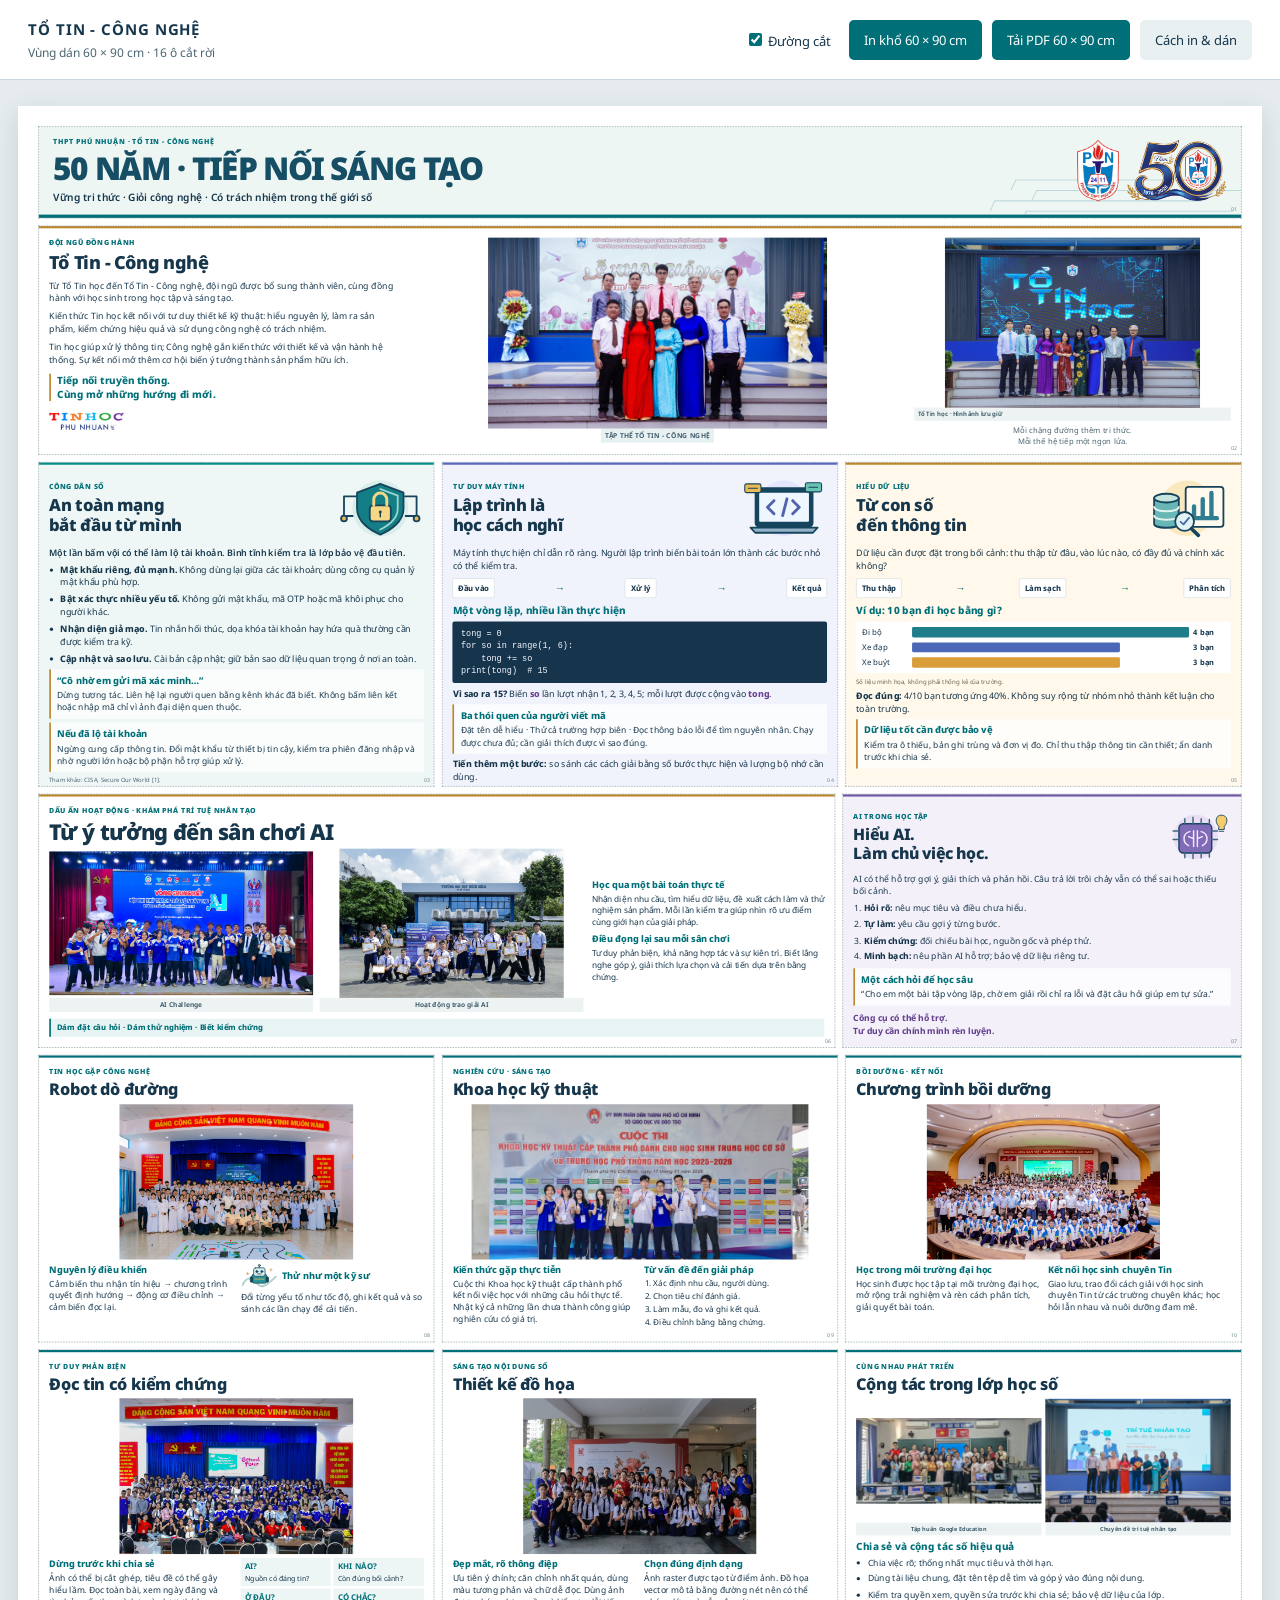
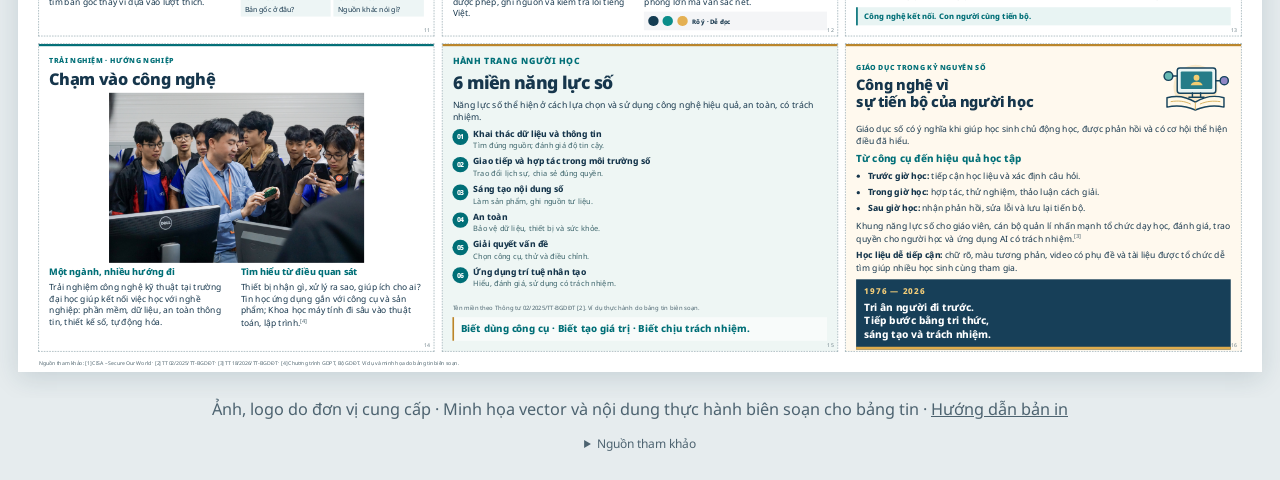
==== commit 755f3904: "Enlarge bulletin photos and update university enrichment program description" ====
--- a/index.html
+++ b/index.html
@@ -15,15 +15,15 @@
 <main class="viewport" aria-label="Bản xem trước nội dung dán bảng tin"><div class="sheet-wrap"><div class="sheet" id="poster">
 
 <header class="tile masthead" data-tile="01">
-<div class="mast-copy"><p class="eyebrow">THPT PHÚ NHUẬN · TỔ TIN - CÔNG NGHỆ</p><h1>50 NĂM · TIẾP NỐI SÁNG TẠO</h1><p class="slogan">Vững tri thức · Giỏi công nghệ · Có trách nhiệm trong thế giới số</p><p class="heritage">1976–2026 · Từ truyền thống hiếu học đến khát vọng làm chủ công nghệ.</p></div>
+<div class="mast-copy"><p class="eyebrow">THPT PHÚ NHUẬN · TỔ TIN - CÔNG NGHỆ</p><h1>50 NĂM · TIẾP NỐI SÁNG TẠO</h1><p class="slogan">Vững tri thức · Giỏi công nghệ · Có trách nhiệm trong thế giới số</p></div>
 <div class="anniversary"><img class="school-logo" src="assets/logo-truong.png" alt="Logo Trường THPT Phú Nhuận"><img src="assets/logo-50-nam.png" alt="Kỷ niệm 50 năm THPT Phú Nhuận, 1976–2026"></div>
 <div class="circuit" aria-hidden="true"><i></i><i></i><i></i><i></i></div>
 </header>
 
 <section class="tile team-panel" data-tile="02"><div class="tile-body">
-<div class="team-intro"><p class="eyebrow">ĐỘI NGŨ ĐỒNG HÀNH</p><h2>Tổ Tin - Công nghệ</h2><p>Từ Tổ Tin học đến Tổ Tin - Công nghệ, đội ngũ được bổ sung thành viên, cùng đồng hành với học sinh trong học tập và sáng tạo.</p><p>Kiến thức Tin học kết nối với tư duy thiết kế kỹ thuật: hiểu nguyên lý, làm ra sản phẩm, kiểm chứng hiệu quả và sử dụng công nghệ có trách nhiệm.</p><p>Tin học giúp xử lý thông tin; Công nghệ gắn kiến thức với thiết kế và vận hành hệ thống. Sự kết nối mở thêm cơ hội biến ý tưởng thành sản phẩm hữu ích.</p><div class="motto">Tiếp nối truyền thống.<br>Cùng mở những hướng đi mới.</div></div>
+<div class="team-intro"><p class="eyebrow">ĐỘI NGŨ ĐỒNG HÀNH</p><h2>Tổ Tin - Công nghệ</h2><p>Từ Tổ Tin học đến Tổ Tin - Công nghệ, đội ngũ được bổ sung thành viên, cùng đồng hành với học sinh trong học tập và sáng tạo.</p><p>Kiến thức Tin học kết nối với tư duy thiết kế kỹ thuật: hiểu nguyên lý, làm ra sản phẩm, kiểm chứng hiệu quả và sử dụng công nghệ có trách nhiệm.</p><p>Tin học giúp xử lý thông tin; Công nghệ gắn kiến thức với thiết kế và vận hành hệ thống. Sự kết nối mở thêm cơ hội biến ý tưởng thành sản phẩm hữu ích.</p><div class="motto">Tiếp nối truyền thống.<br>Cùng mở những hướng đi mới.</div><img class="legacy-logo" src="assets/logo-to.png" alt="Logo Tin học Phú Nhuận được lưu giữ"></div>
 <figure class="current-team"><img src="assets/to-tin-cong-nghe.jpg" alt="Tập thể Tổ Tin - Công nghệ với các thành viên mới"><figcaption>TẬP THỂ TỔ TIN - CÔNG NGHỆ</figcaption></figure>
-<div class="team-memory"><figure><img src="assets/to-tin-hoc.jpg" alt="Hình ảnh lưu giữ của Tổ Tin học trước đây"><figcaption>Tổ Tin học · Hình ảnh lưu giữ</figcaption></figure><img class="legacy-logo" src="assets/logo-to.png" alt="Logo Tin học Phú Nhuận được lưu giữ"><p>Mỗi chặng đường thêm tri thức.<br>Mỗi thế hệ tiếp một ngọn lửa.</p></div>
+<div class="team-memory"><figure><img src="assets/to-tin-hoc.jpg" alt="Hình ảnh lưu giữ của Tổ Tin học trước đây"><figcaption>Tổ Tin học · Hình ảnh lưu giữ</figcaption></figure><p>Mỗi chặng đường thêm tri thức.<br>Mỗi thế hệ tiếp một ngọn lửa.</p></div>
 </div></section>
 
 <section class="row thirds knowledge-row">
@@ -41,19 +41,19 @@
 </section>
 
 <section class="row thirds activity-row">
-<article class="tile photo-card" data-tile="08"><div class="tile-body"><p class="eyebrow">TIN HỌC GẶP CÔNG NGHỆ</p><h2>Robot dò đường</h2><div class="story-intro"><figure><img src="assets/robot.jpg" alt="Hoạt động robot dò đường"></figure><p>Cảm biến thu nhận tín hiệu; chương trình xử lý rồi điều khiển động cơ. Một mô hình nhỏ kết nối lập trình với thiết kế kỹ thuật.</p></div><div class="robot-strip"><img src="assets/robot.svg" alt="Minh họa robot chạy theo vạch"><div><strong>Vòng lặp điều khiển</strong><p>Đọc cảm biến → quyết định hướng → điều chỉnh động cơ → đọc lại.</p></div></div><h3>Thử như một kỹ sư</h3><p>Thay đổi từng yếu tố như tốc độ hoặc độ nhạy. Ghi lại điều kiện và kết quả, so sánh các lần chạy để tìm cách cải tiến.</p></div></article>
-<article class="tile photo-card" data-tile="09"><div class="tile-body"><p class="eyebrow">NGHIÊN CỨU · SÁNG TẠO</p><h2>Khoa học kỹ thuật</h2><div class="story-intro"><figure><img src="assets/khoa-hoc-ky-thuat.jpg" alt="Cuộc thi Khoa học kỹ thuật cấp thành phố"></figure><p>Cuộc thi Khoa học kỹ thuật cấp thành phố là môi trường kết nối kiến thức với những câu hỏi từ thực tiễn.</p></div><h3>Từ vấn đề đến giải pháp</h3><div class="process-list"><p><b>1</b>Xác định nhu cầu và người sử dụng.</p><p><b>2</b>Chọn tiêu chí để đánh giá hiệu quả.</p><p><b>3</b>Làm mẫu thử, đo và ghi kết quả.</p><p><b>4</b>Điều chỉnh, giải thích bằng bằng chứng.</p></div><p class="emphasis">Nhật ký cả những lần chưa thành công giúp quá trình nghiên cứu có giá trị.</p></div></article>
-<article class="tile photo-card" data-tile="10"><div class="tile-body"><p class="eyebrow">BỒI DƯỠNG · THUẬT TOÁN</p><h2>Trại lập trình</h2><div class="story-intro"><figure><img src="assets/ket-noi.jpg" alt="Trại lập trình bồi dưỡng học sinh"></figure><p>Trại lập trình bồi dưỡng học sinh giúp rèn cách phân tích bài toán, trao đổi cách giải và học từ phản hồi.</p></div><h3>Kiểm thử: tìm sai để hiểu đúng</h3><ul class="facts short"><li><strong>Thông thường:</strong> kết quả có đúng yêu cầu?</li><li><strong>Nhỏ nhất:</strong> 0 hoặc 1 phần tử có được xử lý?</li><li><strong>Đặc biệt:</strong> dữ liệu trùng hoặc thiếu thì sao?</li></ul><p>Trước khi viết mã, hãy mô tả đầu vào, đầu ra và cách làm. Sau khi chạy, giải thích lại thuật toán cho bạn.</p><div class="ribbon">Phân tích → viết mã → thử → sửa</div></div></article>
+<article class="tile photo-card" data-tile="08"><div class="tile-body"><p class="eyebrow">TIN HỌC GẶP CÔNG NGHỆ</p><h2>Robot dò đường</h2><figure class="photo-full"><img src="assets/robot.jpg" alt="Hoạt động robot dò đường"></figure><div class="photo-notes"><div><h3>Nguyên lý điều khiển</h3><p>Cảm biến thu nhận tín hiệu → chương trình quyết định hướng → động cơ điều chỉnh → cảm biến đọc lại.</p></div><div><div class="note-title"><img src="assets/robot.svg" alt="Minh họa robot dò đường"><h3>Thử như một kỹ sư</h3></div><p>Đổi từng yếu tố như tốc độ, ghi kết quả và so sánh các lần chạy để cải tiến.</p></div></div></div></article>
+<article class="tile photo-card" data-tile="09"><div class="tile-body"><p class="eyebrow">NGHIÊN CỨU · SÁNG TẠO</p><h2>Khoa học kỹ thuật</h2><figure class="photo-full"><img src="assets/khoa-hoc-ky-thuat.jpg" alt="Cuộc thi Khoa học kỹ thuật cấp thành phố"></figure><div class="photo-notes"><div><h3>Kiến thức gặp thực tiễn</h3><p>Cuộc thi Khoa học kỹ thuật cấp thành phố kết nối việc học với những câu hỏi thực tế. Nhật ký cả những lần chưa thành công giúp nghiên cứu có giá trị.</p></div><div><h3>Từ vấn đề đến giải pháp</h3><ol class="mini-steps"><li>Xác định nhu cầu, người dùng.</li><li>Chọn tiêu chí đánh giá.</li><li>Làm mẫu, đo và ghi kết quả.</li><li>Điều chỉnh bằng bằng chứng.</li></ol></div></div></div></article>
+<article class="tile photo-card enrichment" data-tile="10"><div class="tile-body"><p class="eyebrow">BỒI DƯỠNG · KẾT NỐI</p><h2>Chương trình bồi dưỡng</h2><figure class="photo-full"><img src="assets/ket-noi.jpg" alt="Học sinh tham gia chương trình bồi dưỡng trong môi trường đại học, giao lưu với học sinh chuyên Tin từ các trường chuyên khác"></figure><div class="photo-notes"><div><h3>Học trong môi trường đại học</h3><p>Học sinh được học tập tại môi trường đại học, mở rộng trải nghiệm và rèn cách phân tích, giải quyết bài toán.</p></div><div><h3>Kết nối học sinh chuyên Tin</h3><p>Giao lưu, trao đổi cách giải với học sinh chuyên Tin từ các trường chuyên khác; học hỏi lẫn nhau và nuôi dưỡng đam mê.</p></div></div></div></article>
 </section>
 
 <section class="row thirds activity-row">
-<article class="tile photo-card" data-tile="11"><div class="tile-body"><p class="eyebrow">TƯ DUY PHẢN BIỆN</p><h2>Đọc tin có kiểm chứng</h2><div class="story-intro"><figure><img src="assets/tiep-nhan-thong-tin.jpg" alt="Hoạt động kỹ năng tiếp nhận thông tin"></figure><p>Thông tin trên mạng cần được xem xét trước khi dùng trong bài học hay chia sẻ cho người khác.</p></div><div class="question-grid"><div><b>AI?</b><span>Ai đăng, có đáng tin?</span></div><div><b>KHI NÀO?</b><span>Còn đúng bối cảnh?</span></div><div><b>Ở ĐÂU?</b><span>Tài liệu gốc ở đâu?</span></div><div><b>CÓ CHẮC?</b><span>Nguồn độc lập nói gì?</span></div></div><p>Ảnh có thể bị cắt ghép; tiêu đề có thể gây hiểu lầm. Đọc toàn bài, xem ngày đăng và tìm bản gốc thay vì chỉ dựa vào lượt thích.</p><div class="ribbon">Dừng một nhịp trước khi chia sẻ.</div></div></article>
-<article class="tile photo-card" data-tile="12"><div class="tile-body"><p class="eyebrow">SÁNG TẠO NỘI DUNG SỐ</p><h2>Thiết kế đồ họa</h2><div class="story-intro"><figure><img src="assets/do-hoa.jpg" alt="Hoạt động thiết kế đồ họa"></figure><p>Thiết kế biến thông điệp thành hình ảnh. Sản phẩm tốt giúp người xem hiểu đúng, tìm nhanh và ghi nhớ điều quan trọng.</p></div><div class="swatches" aria-label="Minh họa bảng màu tương phản"><i></i><i></i><i></i><span>Rõ ý · Dễ đọc · Có điểm nhấn</span></div><ul class="facts short"><li><strong>Bố cục:</strong> ưu tiên thông tin chính, căn chỉnh nhất quán.</li><li><strong>Màu và chữ:</strong> tương phản đủ rõ, không lạm dụng kiểu chữ.</li><li><strong>Tư liệu:</strong> dùng ảnh được phép, ghi nguồn và kiểm tra lỗi tiếng Việt.</li></ul><p class="emphasis">Đẹp mắt đi cùng chính xác và tôn trọng người xem.</p><p><strong>Chọn đúng định dạng:</strong> ảnh raster được tạo từ điểm ảnh; đồ họa vector mô tả bằng đường nét nên có thể phóng lớn mà vẫn sắc nét.</p></div></article>
-<article class="tile photo-card" data-tile="13"><div class="tile-body"><p class="eyebrow">CÙNG NHAU PHÁT TRIỂN</p><h2>Cộng tác trong lớp học số</h2><div class="paired-small"><figure><img src="assets/google-education.jpg" alt="Tập huấn Google Education"><figcaption>Tập huấn Google Education</figcaption></figure><figure><img src="assets/chuyen-de-ai.jpg" alt="Chuyên đề trí tuệ nhân tạo"><figcaption>Chuyên đề trí tuệ nhân tạo</figcaption></figure></div><p>Cập nhật công cụ, chia sẻ học liệu và tìm hiểu AI tạo thêm cách tổ chức việc dạy và học.</p><h3>Hiệu quả nằm ở cách cùng làm</h3><ul class="facts short"><li>Chia việc rõ; thống nhất mục tiêu và thời hạn.</li><li>Dùng tài liệu chung, đặt tên tệp dễ tìm và góp ý vào đúng nội dung.</li><li>Kiểm tra quyền xem, quyền sửa trước khi chia sẻ; bảo vệ dữ liệu của lớp.</li></ul><div class="ribbon">Công nghệ kết nối. Con người cùng tiến bộ.</div></div></article>
+<article class="tile photo-card" data-tile="11"><div class="tile-body"><p class="eyebrow">TƯ DUY PHẢN BIỆN</p><h2>Đọc tin có kiểm chứng</h2><figure class="photo-full"><img src="assets/tiep-nhan-thong-tin.jpg" alt="Hoạt động kỹ năng tiếp nhận thông tin"></figure><div class="photo-notes"><div><h3>Dừng trước khi chia sẻ</h3><p>Ảnh có thể bị cắt ghép, tiêu đề có thể gây hiểu lầm. Đọc toàn bài, xem ngày đăng và tìm bản gốc thay vì dựa vào lượt thích.</p></div><div class="question-grid"><div><b>AI?</b><span>Nguồn có đáng tin?</span></div><div><b>KHI NÀO?</b><span>Còn đúng bối cảnh?</span></div><div><b>Ở ĐÂU?</b><span>Bản gốc ở đâu?</span></div><div><b>CÓ CHẮC?</b><span>Nguồn khác nói gì?</span></div></div></div></div></article>
+<article class="tile photo-card" data-tile="12"><div class="tile-body"><p class="eyebrow">SÁNG TẠO NỘI DUNG SỐ</p><h2>Thiết kế đồ họa</h2><figure class="photo-full"><img src="assets/do-hoa.jpg" alt="Hoạt động thiết kế đồ họa"></figure><div class="photo-notes"><div><h3>Đẹp mắt, rõ thông điệp</h3><p>Ưu tiên ý chính; căn chỉnh nhất quán, dùng màu tương phản và chữ dễ đọc. Dùng ảnh được phép, ghi nguồn và kiểm tra lỗi tiếng Việt.</p></div><div><h3>Chọn đúng định dạng</h3><p>Ảnh raster được tạo từ điểm ảnh. Đồ họa vector mô tả bằng đường nét nên có thể phóng lớn mà vẫn sắc nét.</p><div class="swatches" aria-label="Bảng màu tương phản"><i></i><i></i><i></i><span>Rõ ý · Dễ đọc</span></div></div></div></div></article>
+<article class="tile photo-card" data-tile="13"><div class="tile-body"><p class="eyebrow">CÙNG NHAU PHÁT TRIỂN</p><h2>Cộng tác trong lớp học số</h2><div class="paired-small"><figure><img src="assets/google-education.jpg" alt="Tập huấn Google Education"><figcaption>Tập huấn Google Education</figcaption></figure><figure><img src="assets/chuyen-de-ai.jpg" alt="Chuyên đề trí tuệ nhân tạo"><figcaption>Chuyên đề trí tuệ nhân tạo</figcaption></figure></div><h3>Chia sẻ và cộng tác số hiệu quả</h3><ul class="facts short"><li>Chia việc rõ; thống nhất mục tiêu và thời hạn.</li><li>Dùng tài liệu chung, đặt tên tệp dễ tìm và góp ý vào đúng nội dung.</li><li>Kiểm tra quyền xem, quyền sửa trước khi chia sẻ; bảo vệ dữ liệu của lớp.</li></ul><div class="ribbon">Công nghệ kết nối. Con người cùng tiến bộ.</div></div></article>
 </section>
 
 <section class="row thirds bottom-row">
-<article class="tile photo-card careers" data-tile="14"><div class="tile-body"><p class="eyebrow">TRẢI NGHIỆM · HƯỚNG NGHIỆP</p><h2>Chạm vào công nghệ</h2><div class="story-intro"><figure><img src="assets/trai-nghiem.jpg" alt="Trải nghiệm các công nghệ kỹ thuật của trường đại học"></figure><p>Trải nghiệm các công nghệ kỹ thuật của trường đại học giúp học sinh kết nối kiến thức với ngành học và công việc.</p></div><h3>Một ngành, nhiều hướng khám phá</h3><div class="career-tags"><span>Phần mềm</span><span>Dữ liệu</span><span>An toàn thông tin</span><span>Thiết kế số</span><span>Tự động hóa</span></div><p>Quan sát đầu vào, cách xử lý và đầu ra của một thiết bị. Tìm hiểu ai đang sử dụng, vấn đề được giải quyết và kỹ năng cần có.</p><div class="case"><p>Tin học ứng dụng chú trọng khai thác công cụ, tạo sản phẩm; Khoa học máy tính đi sâu vào thuật toán và lập trình.<sup>[4]</sup> Ngoại ngữ, giao tiếp và khả năng tự học đều có ích.</p></div><p>Không phải mọi nghề công nghệ đều chỉ viết mã: nhiều vị trí cần phân tích yêu cầu, thiết kế trải nghiệm, kiểm thử hoặc quản trị hệ thống.</p></div></article>
+<article class="tile photo-card careers" data-tile="14"><div class="tile-body"><p class="eyebrow">TRẢI NGHIỆM · HƯỚNG NGHIỆP</p><h2>Chạm vào công nghệ</h2><figure class="photo-full"><img src="assets/trai-nghiem.jpg" alt="Trải nghiệm các công nghệ kỹ thuật của trường đại học"></figure><div class="photo-notes"><div><h3>Một ngành, nhiều hướng đi</h3><p>Trải nghiệm công nghệ kỹ thuật tại trường đại học giúp kết nối việc học với nghề nghiệp: phần mềm, dữ liệu, an toàn thông tin, thiết kế số, tự động hóa.</p></div><div><h3>Tìm hiểu từ điều quan sát</h3><p>Thiết bị nhận gì, xử lý ra sao, giúp ích cho ai? Tin học ứng dụng gắn với công cụ và sản phẩm; Khoa học máy tính đi sâu vào thuật toán, lập trình.<sup>[4]</sup></p></div></div></div></article>
 <article class="tile competency" data-tile="15"><div class="tile-body"><p class="eyebrow">HÀNH TRANG NGƯỜI HỌC</p><h2>6 miền năng lực số</h2><p>Năng lực số thể hiện ở cách lựa chọn và sử dụng công nghệ hiệu quả, an toàn, có trách nhiệm.</p><ol class="domains"><li><span><strong>Khai thác dữ liệu và thông tin</strong><small>Tìm đúng nguồn; đánh giá độ tin cậy.</small></span></li><li><span><strong>Giao tiếp và hợp tác trong môi trường số</strong><small>Trao đổi lịch sự, chia sẻ đúng quyền.</small></span></li><li><span><strong>Sáng tạo nội dung số</strong><small>Làm sản phẩm, ghi nguồn tư liệu.</small></span></li><li><span><strong>An toàn</strong><small>Bảo vệ dữ liệu, thiết bị và sức khỏe.</small></span></li><li><span><strong>Giải quyết vấn đề</strong><small>Chọn công cụ, thử và điều chỉnh.</small></span></li><li><span><strong>Ứng dụng trí tuệ nhân tạo</strong><small>Hiểu, đánh giá, sử dụng có trách nhiệm.</small></span></li></ol><p class="source">Tên miền theo Thông tư 02/2025/TT-BGDĐT [2]. Ví dụ thực hành do bảng tin biên soạn.</p><div class="mini-banner">Biết dùng công cụ · Biết tạo giá trị · Biết chịu trách nhiệm.</div></div></article>
 <article class="tile education" data-tile="16"><div class="tile-body"><div class="topic-head"><div><p class="eyebrow">GIÁO DỤC TRONG KỶ NGUYÊN SỐ</p><h2>Công nghệ vì<br>sự tiến bộ của người học</h2></div><img class="topic-art small" src="assets/education.svg" alt="Minh họa sách mở, máy tính và những kết nối học tập"></div><p>Giáo dục số có ý nghĩa khi giúp học sinh chủ động học, được phản hồi và có cơ hội thể hiện điều đã hiểu.</p><h3>Từ công cụ đến hiệu quả học tập</h3><ul class="facts short"><li><strong>Trước giờ học:</strong> tiếp cận học liệu và xác định câu hỏi.</li><li><strong>Trong giờ học:</strong> hợp tác, thử nghiệm, thảo luận cách giải.</li><li><strong>Sau giờ học:</strong> nhận phản hồi, sửa lỗi và lưu lại tiến bộ.</li></ul><p>Khung năng lực số cho giáo viên, cán bộ quản lí nhấn mạnh tổ chức dạy học, đánh giá, trao quyền cho người học và ứng dụng AI có trách nhiệm.<sup>[3]</sup></p><p><strong>Học liệu dễ tiếp cận:</strong> chữ rõ, màu tương phản, video có phụ đề và tài liệu được tổ chức dễ tìm giúp nhiều học sinh cùng tham gia.</p><div class="anniversary-note"><span>1976 — 2026</span><strong>Tri ân người đi trước.<br>Tiếp bước bằng tri thức,<br>sáng tạo và trách nhiệm.</strong></div></div></article>
 </section>
--- a/styles.css
+++ b/styles.css
@@ -2,16 +2,21 @@
 :root{--ink:#16364c;--teal:#006f77;--blue:#2152a0;--gold:#bc8528;--muted:#4c6570;--cut:#77919b}
 *{box-sizing:border-box}body{margin:0;font-family:Noto,Arial,sans-serif;color:var(--ink);background:#e6ecee}a{color:inherit}button,input{accent-color:var(--teal)}
 .toolbar{display:flex;justify-content:space-between;align-items:center;gap:20px;padding:18px 28px;background:#fff;border-bottom:1px solid #cad8dd}.toolbar strong{font-size:15px;letter-spacing:.06em}.toolbar span{display:block;font-size:12px;color:var(--muted);margin-top:4px}.actions{display:flex;align-items:center;gap:10px;flex-wrap:wrap;font-size:13px}.actions label{margin-right:8px}.actions button,.actions a{border:0;border-radius:5px;background:var(--teal);color:#fff;padding:11px 15px;font:inherit;cursor:pointer;text-decoration:none}.actions .secondary{background:#e8f0f1;color:var(--ink)}#print-help{background:#fff6df;padding:20px 28px;font-size:14px}#print-help p{max-width:1100px;margin:8px 0}.viewport{padding:26px 18px;overflow:hidden}.sheet-wrap{margin:auto;position:relative}
-.sheet{position:relative;width:600mm;height:900mm;padding:10mm;display:flex;flex-direction:column;gap:4mm;transform-origin:top left;background:#fff;box-shadow:0 12px 45px #16364c26}.tile{position:relative;outline:.22mm dashed var(--cut);outline-offset:0;background:#fff;min-width:0;break-inside:avoid}.tile:after{content:attr(data-tile);position:absolute;right:1.8mm;bottom:1.1mm;font-size:2.5mm;letter-spacing:.1em;color:#6d8089}.no-cuts .tile{outline-color:transparent}.no-cuts .tile:after{display:none}.tile-body{height:100%;padding:4.5mm 5mm 5mm;display:flex;flex-direction:column;gap:2.5mm;border-top:1.3mm solid var(--teal);min-width:0}.tile-body>*{flex-shrink:0}.row{display:grid;gap:4mm;flex-shrink:0;min-height:0}.thirds{grid-template-columns:repeat(3,minmax(0,1fr))}.knowledge-row{height:160mm}.ai-row{height:124mm;grid-template-columns:2fr 1fr}.activity-row{height:138mm}.bottom-row{height:152mm}
+.sheet{position:relative;width:600mm;height:900mm;padding:10mm;display:flex;flex-direction:column;gap:4mm;transform-origin:top left;background:#fff;box-shadow:0 12px 45px #16364c26}.tile{position:relative;outline:.22mm dashed var(--cut);outline-offset:0;background:#fff;min-width:0;break-inside:avoid}.tile:after{content:attr(data-tile);position:absolute;right:1.8mm;bottom:1.1mm;font-size:2.5mm;letter-spacing:.1em;color:#6d8089}.no-cuts .tile{outline-color:transparent}.no-cuts .tile:after{display:none}.tile-body{height:100%;padding:4.5mm 5mm 5mm;display:flex;flex-direction:column;gap:2.5mm;border-top:1.3mm solid var(--teal);min-width:0}.tile-body>*{flex-shrink:0}.row{display:grid;gap:4mm;flex-shrink:0;min-height:0}.thirds{grid-template-columns:repeat(3,minmax(0,1fr))}.knowledge-row{height:156mm}.ai-row{height:122mm;grid-template-columns:2fr 1fr}.activity-row{height:138mm}.bottom-row{height:148mm}
 .eyebrow,.tile p.eyebrow{margin:0;font-size:3.4mm;line-height:1.3;font-weight:850;letter-spacing:.07em;color:var(--teal)}h1,h2,h3,p,figure,blockquote,pre{margin:0}h2{font-size:7.7mm;font-weight:850;line-height:1.18;letter-spacing:-.025em;text-wrap:balance}h3{font-size:4.85mm;line-height:1.3;font-weight:800;color:var(--teal)}p,.facts,.compact-list{font-size:4.3mm;line-height:1.43}.tile strong{font-weight:780}.source,.tile p.source{font-size:2.85mm;line-height:1.35;color:var(--muted)}.tile p.source{margin-top:auto}.source a{text-decoration:none}.tile sup{font-size:2.7mm;color:var(--muted)}.emphasis{font-weight:750;color:var(--teal);font-size:4.15mm;line-height:1.4}.lead{font-weight:600}figure{min-width:0}figure img{display:block;width:100%;height:100%;object-fit:contain}figcaption{font-size:3mm;line-height:1.3;padding:1.3mm 2mm;background:#edf3f3;color:#365564;font-weight:650}.ribbon{font-size:3.7mm;line-height:1.3;font-weight:800;color:var(--teal);padding:2mm 3mm;background:#e8f4f3;margin-top:auto;border-left:1mm solid var(--teal)}
-.masthead{height:56mm;flex-shrink:0;background:#eef6f4;border-bottom:1.8mm solid var(--teal);display:flex;align-items:center;padding:5mm 7mm;isolation:isolate}.mast-copy{position:relative;z-index:1;max-width:450mm}.masthead .eyebrow{font-size:4mm;letter-spacing:.08em}.masthead h1{font-size:16mm;line-height:1.2;letter-spacing:-.045em;font-weight:900;margin:2.5mm 0;color:#164f65}.masthead .slogan{font-size:5.3mm;font-weight:600;line-height:1.35}.masthead .heritage{font-size:3.8mm;color:#855c1b;margin-top:2mm}.anniversary{margin-left:auto;display:flex;align-items:center;gap:4mm;z-index:1}.anniversary img{width:48mm;height:31mm;object-fit:contain}.anniversary img.school-logo{width:20mm;height:31mm}.circuit{position:absolute;right:0;bottom:0;width:130mm;height:18mm;opacity:.22;overflow:hidden;z-index:-1}.circuit i{position:absolute;right:0;width:100mm;height:5mm;border-top:.7mm solid #1d7c85;border-left:.7mm solid #1d7c85;transform:skew(-25deg)}.circuit i:nth-child(1){top:1mm;right:10mm}.circuit i:nth-child(2){top:6mm;right:0}.circuit i:nth-child(3){top:11mm;right:20mm}.circuit i:nth-child(4){top:16mm;right:5mm}
-.team-panel{height:88mm;flex-shrink:0}.team-panel .tile-body{display:grid;grid-template-columns:1.05fr 1.4fr .85fr;gap:5mm;border-color:var(--gold);align-items:start}.team-intro{display:flex;flex-direction:column;gap:2.8mm}.team-intro h2{font-size:8.7mm}.team-intro p:not(.eyebrow){font-size:4.2mm;line-height:1.42}.motto{font-size:4.8mm;font-weight:800;color:var(--teal);line-height:1.4;border-left:1mm solid var(--gold);padding-left:3mm;margin-top:1mm}.current-team img{height:70mm}.current-team figcaption{background:#e8f1f1;font-size:3.25mm;text-align:center;letter-spacing:.04em}.team-memory figure img{height:44mm}.team-memory figcaption{font-size:2.9mm}.team-memory .legacy-logo{width:34mm;height:10mm;object-fit:contain;display:block;margin:3mm auto 2mm}.team-memory>p{font-size:3.7mm;line-height:1.4;text-align:center;color:var(--muted)}
+.masthead{height:44mm;flex-shrink:0;background:#eef6f4;border-bottom:1.8mm solid var(--teal);display:flex;align-items:center;padding:5mm 7mm;isolation:isolate}.mast-copy{position:relative;z-index:1;max-width:450mm}.masthead .eyebrow{font-size:4mm;letter-spacing:.08em}.masthead h1{font-size:16mm;line-height:1.2;letter-spacing:-.045em;font-weight:900;margin:2.5mm 0;color:#164f65}.masthead .slogan{font-size:5.3mm;font-weight:600;line-height:1.35}.masthead .heritage{font-size:3.8mm;color:#855c1b;margin-top:2mm}.anniversary{margin-left:auto;display:flex;align-items:center;gap:4mm;z-index:1}.anniversary img{width:48mm;height:31mm;object-fit:contain}.anniversary img.school-logo{width:20mm;height:31mm}.circuit{position:absolute;right:0;bottom:0;width:130mm;height:18mm;opacity:.22;overflow:hidden;z-index:-1}.circuit i{position:absolute;right:0;width:100mm;height:5mm;border-top:.7mm solid #1d7c85;border-left:.7mm solid #1d7c85;transform:skew(-25deg)}.circuit i:nth-child(1){top:1mm;right:10mm}.circuit i:nth-child(2){top:6mm;right:0}.circuit i:nth-child(3){top:11mm;right:20mm}.circuit i:nth-child(4){top:16mm;right:5mm}
+.team-panel{height:110mm;flex-shrink:0}.team-panel .tile-body{display:grid;grid-template-columns:1.05fr 1.4fr .85fr;gap:5mm;border-color:var(--gold);align-items:start}.team-intro{display:flex;flex-direction:column;gap:2.8mm}.team-intro h2{font-size:8.7mm}.team-intro p:not(.eyebrow){font-size:4.2mm;line-height:1.42}.motto{font-size:4.8mm;font-weight:800;color:var(--teal);line-height:1.4;border-left:1mm solid var(--gold);padding-left:3mm;margin-top:1mm}.current-team img{height:70mm}.current-team figcaption{background:#e8f1f1;font-size:3.25mm;text-align:center;letter-spacing:.04em}.team-memory figure img{height:44mm}.team-memory figcaption{font-size:2.9mm}.team-memory .legacy-logo{width:34mm;height:10mm;object-fit:contain;display:block;margin:3mm auto 2mm}.team-memory>p{font-size:3.7mm;line-height:1.4;text-align:center;color:var(--muted)}
 .knowledge .tile-body{background:#f2f7fa;border-color:var(--blue)}.security .tile-body{background:#eef7f5;border-color:#008d85}.coding .tile-body{background:#f1f3fc;border-color:#5965bd}.data .tile-body{background:#fff8eb;border-color:var(--gold)}.topic-head{display:flex;align-items:center;justify-content:space-between;gap:2mm;min-width:0}.topic-head h2{font-size:8mm;margin-top:2mm}.topic-art{width:42mm;height:33mm;object-fit:contain;flex-shrink:0}.topic-art.small{width:34mm;height:30mm}.facts{margin:0;padding-left:5mm;display:flex;flex-direction:column;gap:2mm}.facts li{padding-left:.5mm}.facts.short{gap:2mm}.case{padding:2.5mm 3mm;background:#ffffffbc;border-left:.85mm solid var(--gold)}.case h3{font-size:4.5mm;margin-bottom:1.5mm}.case p{font-size:4.1mm;line-height:1.4}.pipeline{display:flex;gap:1.5mm;align-items:center;justify-content:space-between;font-size:3.7mm;font-weight:750;padding:1mm 0}.pipeline span{background:#fff;padding:2mm 2.5mm;border:.3mm solid #ccd9e0;border-radius:1mm}.pipeline b{font-size:5mm;color:var(--teal)}pre{padding:3mm 4mm;background:#17344d;color:#f3f8fe;font:4.1mm/1.45 Consolas,'Courier New',monospace;border-radius:1mm;white-space:pre-wrap}p code{font:inherit;font-weight:800;color:#6b4192}.bar-chart{display:flex;flex-direction:column;gap:2mm;background:#fff;padding:2.5mm 3mm}.bar-chart>div{display:grid;grid-template-columns:22mm 1fr 15mm;align-items:center;gap:2mm;font-size:3.8mm;line-height:1.4}.bar-chart i{height:5mm;display:block;width:var(--v);background:#207d8a;border-radius:.7mm}.bar-chart>div:nth-child(2) i{background:#4a68b7}.bar-chart>div:nth-child(3) i{background:#d99d3a}.bar-chart b{font-size:3.6mm}.sample-note{font-size:2.95mm;line-height:1.3;color:#6c6352}
 .feature .tile-body{border-color:var(--gold)}.feature h2{font-size:10.5mm}.photo-pair{display:grid;grid-template-columns:1.2fr 1fr;gap:3mm}.photo-pair img{height:51mm;background:#f4f6f6}.photo-pair figcaption{text-align:center;font-size:3.2mm}.feature-columns{display:grid;grid-template-columns:1fr 1fr;gap:5mm;border-top:.3mm solid #dacdac;padding-top:3mm}.feature-columns h3{font-size:5mm;margin-bottom:2mm}.feature-columns p{font-size:4.35mm;line-height:1.4}.ai-guide .tile-body{background:#f4f0fa;border-color:#7156a2}.ai-guide h2{font-size:7.6mm}.ai-guide p,.compact-list{font-size:4.15mm;line-height:1.4}.compact-list{margin:0;padding-left:5mm;display:flex;flex-direction:column;gap:2mm}.ai-guide .emphasis{margin-top:auto;color:#65438e;font-size:4.15mm}
 .photo-card .tile-body{gap:2.5mm}.photo-card h2{font-size:7.8mm;min-height:9.5mm}.photo-card figure img{height:34mm;background:#f5f7f7}.photo-card p{font-size:4.25mm;line-height:1.41}.photo-card h3{font-size:4.8mm}.robot-strip{display:flex;align-items:center;gap:3mm;background:#eef7f5;padding:2mm}.robot-strip>img{width:28mm;height:22mm;object-fit:contain}.robot-strip strong{font-size:4.1mm}.robot-strip p{font-size:3.9mm;margin-top:1mm}.process-list{display:flex;flex-direction:column;gap:2mm}.process-list p{display:flex;gap:3mm;align-items:center;font-size:4.05mm;line-height:1.3}.process-list b{display:flex;align-items:center;justify-content:center;min-width:6mm;height:6mm;background:#e8f4f2;color:var(--teal);font-size:3.6mm;border-radius:50%}.photo-card .emphasis{font-size:4mm}.question-grid{display:grid;grid-template-columns:1fr 1fr;gap:2mm}.question-grid>div{background:#edf5f5;padding:2mm 3mm;display:flex;flex-direction:column;gap:1mm}.question-grid b{font-size:4.1mm;color:var(--teal)}.question-grid span{font-size:3.65mm;line-height:1.3}.swatches{display:flex;align-items:center;gap:2mm;background:#f4f5f7;padding:2mm}.swatches i{width:7mm;height:7mm;display:block;background:#143c52;border-radius:50%}.swatches i:nth-child(2){background:#0b8d8a}.swatches i:nth-child(3){background:#e4b053}.swatches span{font-size:3.5mm;font-weight:750}.paired-small{display:grid;grid-template-columns:1fr 1fr;gap:2mm}.paired-small figure img{height:34mm}.paired-small figcaption{font-size:2.7mm;padding:1.3mm 1mm;text-align:center}.photo-card .facts{font-size:4.15mm;line-height:1.4}
 .careers figure img{height:36mm}.career-tags{display:flex;flex-wrap:wrap;gap:2mm}.career-tags span{background:#e9f3f4;padding:1.3mm 2.5mm;font-size:3.7mm;font-weight:750;color:var(--teal)}.careers .case p{font-size:4mm;line-height:1.4}.competency .tile-body{background:#eef6f4;border-color:var(--gold)}.competency h2{font-size:8.5mm}.competency>div>p:not(.source){font-size:4.2mm}.domains{list-style:none;counter-reset:domain;margin:0;padding:0;display:flex;flex-direction:column;gap:2.5mm}.domains li{counter-increment:domain;display:flex;gap:2.5mm;align-items:flex-start}.domains li:before{content:counter(domain,decimal-leading-zero);display:flex;align-items:center;justify-content:center;min-width:7.5mm;height:7.5mm;border-radius:50%;font-size:3.3mm;font-weight:800;color:#fff;background:var(--teal);margin-top:.5mm}.domains strong{display:block;font-size:4.15mm;line-height:1.25}.domains small{display:block;font-size:3.6mm;line-height:1.35;margin-top:.8mm;color:#3c646b}.mini-banner{font-size:4.7mm;font-weight:800;line-height:1.35;color:var(--teal);padding:2.5mm 3mm;border-left:1mm solid var(--gold);background:#fff9}.education .tile-body{background:#fff9ee;border-color:var(--gold)}.education .topic-head h2{font-size:7mm}.education p,.education .facts{font-size:4.15mm;line-height:1.4}.education h3{font-size:4.8mm}.anniversary-note{margin-top:auto;padding:3mm 4mm;background:#173f58;color:white;border-bottom:1.4mm solid #dfac4c}.anniversary-note span{display:block;letter-spacing:.1em;font-weight:800;font-size:3.9mm;color:#f5ce79;margin-bottom:1.5mm}.anniversary-note strong{font-size:4.9mm;line-height:1.35;display:block}
 .story-intro{display:grid;grid-template-columns:1.05fr 1fr;gap:3mm;align-items:start}.photo-card .story-intro figure img{height:50mm;background:transparent}.photo-card .story-intro p{font-size:4.15mm;line-height:1.43}.careers .story-intro figure img{height:50mm}.feature-story{display:grid;grid-template-columns:1.65fr 1fr;gap:4mm;align-items:center}.feature-story .photo-pair{grid-template-columns:1fr 1fr;gap:3mm}.feature-story .photo-pair img{height:62mm;background:transparent}.feature-story .feature-columns{display:flex;flex-direction:column;gap:4mm;border:0;padding:0}.feature-story .feature-columns h3{font-size:4.7mm;margin-bottom:1.5mm}.feature-story .feature-columns p{font-size:4.15mm;line-height:1.42}.current-team figcaption{width:max-content;max-width:100%;margin:auto}.row{grid-template-rows:minmax(0,1fr)}.tile{min-height:0}.tile-body{min-height:0}
 .print-sources{position:absolute;left:10mm;right:10mm;bottom:2.5mm;font-size:2.5mm;line-height:1.3;color:#526771}.screen-footer{font-size:12px;color:#4d6370;padding:0 24px 28px;text-align:center}.screen-footer details{max-width:1000px;margin:14px auto 0;text-align:left}.screen-footer summary{cursor:pointer;text-align:center}.screen-footer li{margin:8px 0}
+
+/* Photo-first print layout: frames span the card; notes sit below the image. */
+.masthead{padding:4mm 7mm}.masthead .eyebrow{font-size:3.6mm}.masthead h1{font-size:15.2mm;margin:1.5mm 0}.masthead .slogan{font-size:4.9mm}.knowledge .tile-body{gap:2mm}
+.current-team img{height:92mm}.team-memory figure img{height:82mm}.team-memory>p{margin-top:2mm}.team-intro .legacy-logo{width:36mm;height:10mm;object-fit:contain;margin-top:2mm;align-self:flex-start}.team-panel .tile-body{grid-template-columns:1fr 1.4fr .9fr}
+.photo-card .tile-body{gap:2mm}.photo-card .photo-full img,.careers .photo-full img{height:75mm;object-fit:contain;background:transparent}.photo-notes{display:grid;grid-template-columns:1fr 1fr;gap:4mm}.photo-notes>div{min-width:0}.photo-card .photo-notes h3{font-size:4.4mm;line-height:1.25;margin-bottom:1.4mm}.photo-card .photo-notes p{font-size:4.1mm;line-height:1.38}.photo-notes p+p{margin-top:2mm}.note-title{display:flex;align-items:center;gap:2mm;margin-bottom:1.4mm}.note-title img{width:18mm;height:12mm;object-fit:contain}.photo-notes .note-title h3{margin:0}.mini-steps{font-size:3.9mm;line-height:1.35;margin:0;padding-left:4.5mm}.mini-steps li+li{margin-top:1mm}.photo-notes .question-grid{gap:1.4mm}.photo-notes .question-grid>div{padding:1.5mm 2mm}.photo-notes .question-grid b{font-size:3.8mm}.photo-notes .question-grid span{font-size:3.4mm}.photo-notes .swatches{margin-top:2mm}.photo-notes .swatches i{width:5mm;height:5mm}.photo-notes .swatches span{font-size:3mm}.paired-small figure img{height:60mm;background:transparent}.feature-story{grid-template-columns:2.3fr 1fr}.feature-story .photo-pair img{height:72mm}.feature-story .feature-columns{gap:2mm}.feature-story .feature-columns h3{font-size:4.4mm}.feature-story .feature-columns p{font-size:4mm}.feature .tile-body{gap:2mm}.careers .photo-full img{height:82mm}
 @media(max-width:1000px){.toolbar{align-items:flex-start;flex-direction:column;padding:16px}.actions{gap:8px}.actions button,.actions a{padding:10px}.viewport{padding:18px 10px}}
 @page{size:600mm 900mm;margin:0}
 @media print{html,body{width:600mm;height:900mm;margin:0!important;padding:0!important;background:#fff;-webkit-print-color-adjust:exact;print-color-adjust:exact}.toolbar,#print-help,.screen-footer{display:none!important}.viewport{padding:0;overflow:visible}.sheet-wrap{width:600mm!important;height:900mm!important;margin:0}.sheet{transform:none!important;box-shadow:none;break-inside:avoid}.tile{break-inside:avoid}a{text-decoration:none}}
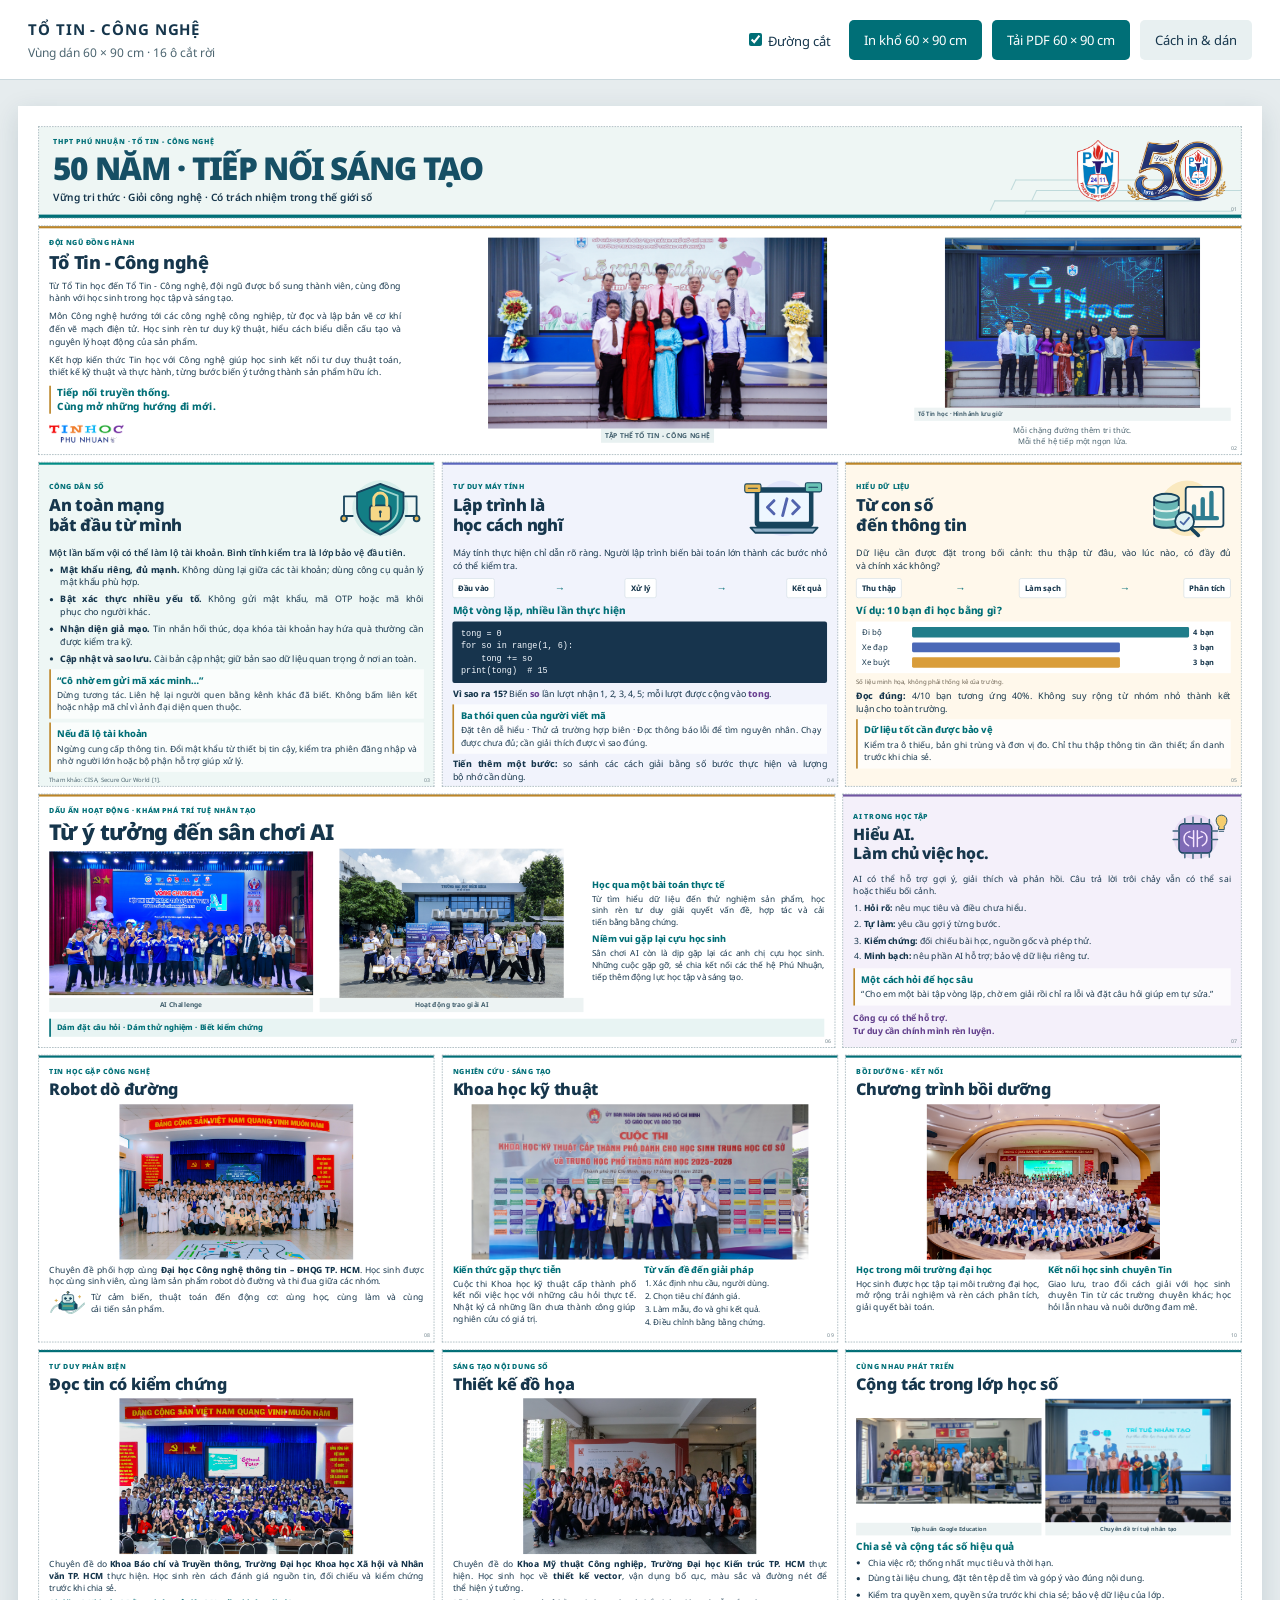
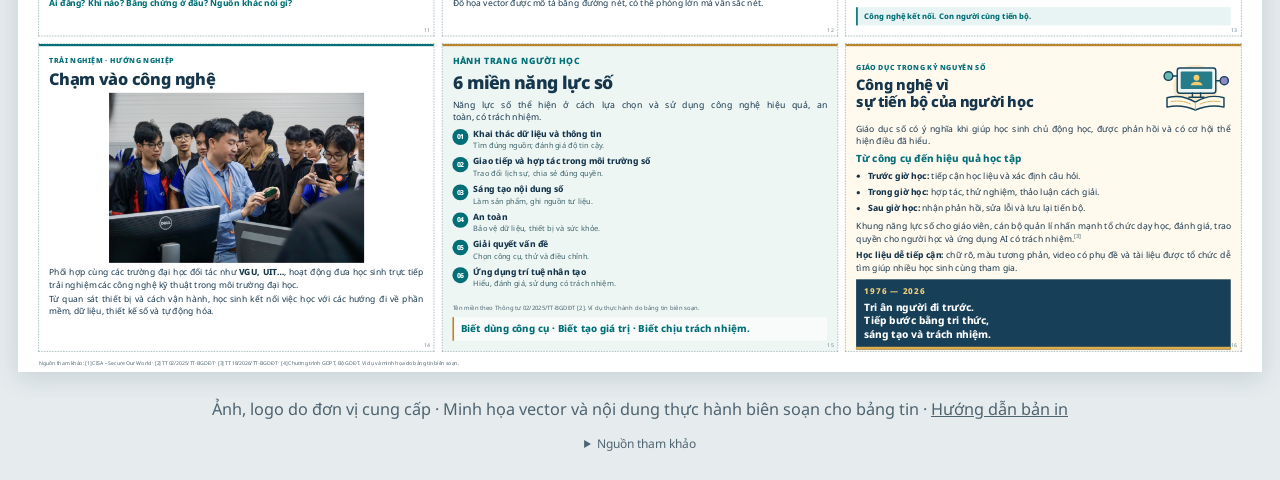
==== commit a4d02c6f: "Add partner activity details and refine Vietnamese print typography" ====
--- a/index.html
+++ b/index.html
@@ -21,7 +21,7 @@
 </header>
 
 <section class="tile team-panel" data-tile="02"><div class="tile-body">
-<div class="team-intro"><p class="eyebrow">ĐỘI NGŨ ĐỒNG HÀNH</p><h2>Tổ Tin - Công nghệ</h2><p>Từ Tổ Tin học đến Tổ Tin - Công nghệ, đội ngũ được bổ sung thành viên, cùng đồng hành với học sinh trong học tập và sáng tạo.</p><p>Kiến thức Tin học kết nối với tư duy thiết kế kỹ thuật: hiểu nguyên lý, làm ra sản phẩm, kiểm chứng hiệu quả và sử dụng công nghệ có trách nhiệm.</p><p>Tin học giúp xử lý thông tin; Công nghệ gắn kiến thức với thiết kế và vận hành hệ thống. Sự kết nối mở thêm cơ hội biến ý tưởng thành sản phẩm hữu ích.</p><div class="motto">Tiếp nối truyền thống.<br>Cùng mở những hướng đi mới.</div><img class="legacy-logo" src="assets/logo-to.png" alt="Logo Tin học Phú Nhuận được lưu giữ"></div>
+<div class="team-intro"><p class="eyebrow">ĐỘI NGŨ ĐỒNG HÀNH</p><h2>Tổ Tin - Công nghệ</h2><p>Từ Tổ Tin học đến Tổ Tin - Công nghệ, đội ngũ được bổ sung thành viên, cùng đồng hành với học sinh trong học tập và sáng tạo.</p><p>Môn Công nghệ hướng tới các công nghệ công nghiệp, từ đọc và lập bản vẽ cơ khí đến vẽ mạch điện tử. Học sinh rèn tư duy kỹ thuật, hiểu cách biểu diễn cấu tạo và nguyên lý hoạt động của sản phẩm.</p><p>Kết hợp kiến thức Tin học với Công nghệ giúp học sinh kết nối tư duy thuật toán, thiết kế kỹ thuật và thực hành, từng bước biến ý tưởng thành sản phẩm hữu ích.</p><div class="motto">Tiếp nối truyền thống.<br>Cùng mở những hướng đi mới.</div><img class="legacy-logo" src="assets/logo-to.png" alt="Logo Tin học Phú Nhuận được lưu giữ"></div>
 <figure class="current-team"><img src="assets/to-tin-cong-nghe.jpg" alt="Tập thể Tổ Tin - Công nghệ với các thành viên mới"><figcaption>TẬP THỂ TỔ TIN - CÔNG NGHỆ</figcaption></figure>
 <div class="team-memory"><figure><img src="assets/to-tin-hoc.jpg" alt="Hình ảnh lưu giữ của Tổ Tin học trước đây"><figcaption>Tổ Tin học · Hình ảnh lưu giữ</figcaption></figure><p>Mỗi chặng đường thêm tri thức.<br>Mỗi thế hệ tiếp một ngọn lửa.</p></div>
 </div></section>
@@ -36,28 +36,29 @@
 </section>
 
 <section class="row ai-row">
-<article class="tile feature" data-tile="06"><div class="tile-body"><p class="eyebrow">DẤU ẤN HOẠT ĐỘNG · KHÁM PHÁ TRÍ TUỆ NHÂN TẠO</p><h2>Từ ý tưởng đến sân chơi AI</h2><div class="feature-story"><div class="photo-pair"><figure><img src="assets/ai-challenge.jpg" alt="Hoạt động AI Challenge"><figcaption>AI Challenge</figcaption></figure><figure><img src="assets/trao-giai-ai.jpg" alt="Hoạt động trao giải AI"><figcaption>Hoạt động trao giải AI</figcaption></figure></div><div class="feature-columns"><div><h3>Học qua một bài toán thực tế</h3><p>Nhận diện nhu cầu, tìm hiểu dữ liệu, đề xuất cách làm và thử nghiệm sản phẩm. Mỗi lần kiểm tra giúp nhìn rõ ưu điểm cùng giới hạn của giải pháp.</p></div><div><h3>Điều đọng lại sau mỗi sân chơi</h3><p>Tư duy phản biện, khả năng hợp tác và sự kiên trì. Biết lắng nghe góp ý, giải thích lựa chọn và cải tiến dựa trên bằng chứng.</p></div></div></div><div class="ribbon">Dám đặt câu hỏi · Dám thử nghiệm · Biết kiểm chứng</div></div></article>
+<article class="tile feature" data-tile="06"><div class="tile-body"><p class="eyebrow">DẤU ẤN HOẠT ĐỘNG · KHÁM PHÁ TRÍ TUỆ NHÂN TẠO</p><h2>Từ ý tưởng đến sân chơi AI</h2><div class="feature-story"><div class="photo-pair"><figure><img src="assets/ai-challenge.jpg" alt="Hoạt động AI Challenge"><figcaption>AI Challenge</figcaption></figure><figure><img src="assets/trao-giai-ai.jpg" alt="Hoạt động trao giải AI"><figcaption>Hoạt động trao giải AI</figcaption></figure></div><div class="feature-columns"><div><h3>Học qua một bài toán thực tế</h3><p>Từ tìm hiểu dữ liệu đến thử nghiệm sản phẩm, học sinh rèn tư duy giải quyết vấn đề, hợp tác và cải tiến bằng bằng chứng.</p></div><div><h3>Niềm vui gặp lại cựu học sinh</h3><p>Sân chơi AI còn là dịp gặp lại các anh chị cựu học sinh. Những cuộc gặp gỡ, sẻ chia kết nối các thế hệ Phú Nhuận, tiếp thêm động lực học tập và sáng tạo.</p></div></div></div><div class="ribbon">Dám đặt câu hỏi · Dám thử nghiệm · Biết kiểm chứng</div></div></article>
 <article class="tile ai-guide" data-tile="07"><div class="tile-body"><div class="topic-head"><div><p class="eyebrow">AI TRONG HỌC TẬP</p><h2>Hiểu AI.<br>Làm chủ việc học.</h2></div><img class="topic-art small" src="assets/ai.svg" alt="Minh họa bộ xử lý AI và bóng đèn ý tưởng"></div><p>AI có thể hỗ trợ gợi ý, giải thích và phản hồi. Câu trả lời trôi chảy vẫn có thể sai hoặc thiếu bối cảnh.</p><ol class="compact-list"><li><strong>Hỏi rõ:</strong> nêu mục tiêu và điều chưa hiểu.</li><li><strong>Tự làm:</strong> yêu cầu gợi ý từng bước.</li><li><strong>Kiểm chứng:</strong> đối chiếu bài học, nguồn gốc và phép thử.</li><li><strong>Minh bạch:</strong> nêu phần AI hỗ trợ; bảo vệ dữ liệu riêng tư.</li></ol><div class="case"><h3>Một cách hỏi để học sâu</h3><p>“Cho em một bài tập vòng lặp, chờ em giải rồi chỉ ra lỗi và đặt câu hỏi giúp em tự sửa.”</p></div><p class="emphasis">Công cụ có thể hỗ trợ.<br>Tư duy cần chính mình rèn luyện.</p></div></article>
 </section>
 
 <section class="row thirds activity-row">
-<article class="tile photo-card" data-tile="08"><div class="tile-body"><p class="eyebrow">TIN HỌC GẶP CÔNG NGHỆ</p><h2>Robot dò đường</h2><figure class="photo-full"><img src="assets/robot.jpg" alt="Hoạt động robot dò đường"></figure><div class="photo-notes"><div><h3>Nguyên lý điều khiển</h3><p>Cảm biến thu nhận tín hiệu → chương trình quyết định hướng → động cơ điều chỉnh → cảm biến đọc lại.</p></div><div><div class="note-title"><img src="assets/robot.svg" alt="Minh họa robot dò đường"><h3>Thử như một kỹ sư</h3></div><p>Đổi từng yếu tố như tốc độ, ghi kết quả và so sánh các lần chạy để cải tiến.</p></div></div></div></article>
+<article class="tile photo-card" data-tile="08"><div class="tile-body"><p class="eyebrow">TIN HỌC GẶP CÔNG NGHỆ</p><h2>Robot dò đường</h2><figure class="photo-full"><img src="assets/robot.jpg" alt="Hoạt động robot dò đường"></figure><div class="photo-notes context-copy"><p>Chuyên đề phối hợp cùng <strong>Đại học Công nghệ thông tin – ĐHQG TP. HCM</strong>. Học sinh được học cùng sinh viên, cùng làm sản phẩm robot dò đường và thi đua giữa các nhóm.</p><div class="robot-caption"><img src="assets/robot.svg" alt="Minh họa robot dò đường"><p>Từ cảm biến, thuật toán đến động cơ: cùng học, cùng làm và cùng cải tiến sản phẩm.</p></div></div></div></article>
 <article class="tile photo-card" data-tile="09"><div class="tile-body"><p class="eyebrow">NGHIÊN CỨU · SÁNG TẠO</p><h2>Khoa học kỹ thuật</h2><figure class="photo-full"><img src="assets/khoa-hoc-ky-thuat.jpg" alt="Cuộc thi Khoa học kỹ thuật cấp thành phố"></figure><div class="photo-notes"><div><h3>Kiến thức gặp thực tiễn</h3><p>Cuộc thi Khoa học kỹ thuật cấp thành phố kết nối việc học với những câu hỏi thực tế. Nhật ký cả những lần chưa thành công giúp nghiên cứu có giá trị.</p></div><div><h3>Từ vấn đề đến giải pháp</h3><ol class="mini-steps"><li>Xác định nhu cầu, người dùng.</li><li>Chọn tiêu chí đánh giá.</li><li>Làm mẫu, đo và ghi kết quả.</li><li>Điều chỉnh bằng bằng chứng.</li></ol></div></div></div></article>
 <article class="tile photo-card enrichment" data-tile="10"><div class="tile-body"><p class="eyebrow">BỒI DƯỠNG · KẾT NỐI</p><h2>Chương trình bồi dưỡng</h2><figure class="photo-full"><img src="assets/ket-noi.jpg" alt="Học sinh tham gia chương trình bồi dưỡng trong môi trường đại học, giao lưu với học sinh chuyên Tin từ các trường chuyên khác"></figure><div class="photo-notes"><div><h3>Học trong môi trường đại học</h3><p>Học sinh được học tập tại môi trường đại học, mở rộng trải nghiệm và rèn cách phân tích, giải quyết bài toán.</p></div><div><h3>Kết nối học sinh chuyên Tin</h3><p>Giao lưu, trao đổi cách giải với học sinh chuyên Tin từ các trường chuyên khác; học hỏi lẫn nhau và nuôi dưỡng đam mê.</p></div></div></div></article>
 </section>
 
 <section class="row thirds activity-row">
-<article class="tile photo-card" data-tile="11"><div class="tile-body"><p class="eyebrow">TƯ DUY PHẢN BIỆN</p><h2>Đọc tin có kiểm chứng</h2><figure class="photo-full"><img src="assets/tiep-nhan-thong-tin.jpg" alt="Hoạt động kỹ năng tiếp nhận thông tin"></figure><div class="photo-notes"><div><h3>Dừng trước khi chia sẻ</h3><p>Ảnh có thể bị cắt ghép, tiêu đề có thể gây hiểu lầm. Đọc toàn bài, xem ngày đăng và tìm bản gốc thay vì dựa vào lượt thích.</p></div><div class="question-grid"><div><b>AI?</b><span>Nguồn có đáng tin?</span></div><div><b>KHI NÀO?</b><span>Còn đúng bối cảnh?</span></div><div><b>Ở ĐÂU?</b><span>Bản gốc ở đâu?</span></div><div><b>CÓ CHẮC?</b><span>Nguồn khác nói gì?</span></div></div></div></div></article>
-<article class="tile photo-card" data-tile="12"><div class="tile-body"><p class="eyebrow">SÁNG TẠO NỘI DUNG SỐ</p><h2>Thiết kế đồ họa</h2><figure class="photo-full"><img src="assets/do-hoa.jpg" alt="Hoạt động thiết kế đồ họa"></figure><div class="photo-notes"><div><h3>Đẹp mắt, rõ thông điệp</h3><p>Ưu tiên ý chính; căn chỉnh nhất quán, dùng màu tương phản và chữ dễ đọc. Dùng ảnh được phép, ghi nguồn và kiểm tra lỗi tiếng Việt.</p></div><div><h3>Chọn đúng định dạng</h3><p>Ảnh raster được tạo từ điểm ảnh. Đồ họa vector mô tả bằng đường nét nên có thể phóng lớn mà vẫn sắc nét.</p><div class="swatches" aria-label="Bảng màu tương phản"><i></i><i></i><i></i><span>Rõ ý · Dễ đọc</span></div></div></div></div></article>
+<article class="tile photo-card" data-tile="11"><div class="tile-body"><p class="eyebrow">TƯ DUY PHẢN BIỆN</p><h2>Đọc tin có kiểm chứng</h2><figure class="photo-full"><img src="assets/tiep-nhan-thong-tin.jpg" alt="Hoạt động kỹ năng tiếp nhận thông tin"></figure><div class="photo-notes context-copy"><p>Chuyên đề do <strong>Khoa Báo chí và Truyền thông, Trường Đại học Khoa học Xã hội và Nhân văn TP. HCM</strong> thực hiện. Học sinh rèn cách đánh giá nguồn tin, đối chiếu và kiểm chứng trước khi chia sẻ.</p><p class="context-key">Ai đăng? Khi nào? Bằng chứng ở đâu? Nguồn khác nói gì?</p></div></div></article>
+<article class="tile photo-card" data-tile="12"><div class="tile-body"><p class="eyebrow">SÁNG TẠO NỘI DUNG SỐ</p><h2>Thiết kế đồ họa</h2><figure class="photo-full"><img src="assets/do-hoa.jpg" alt="Hoạt động thiết kế đồ họa"></figure><div class="photo-notes context-copy"><p>Chuyên đề do <strong>Khoa Mỹ thuật Công nghiệp, Trường Đại học Kiến trúc TP. HCM</strong> thực hiện. Học sinh học về <strong>thiết kế vector</strong>, vận dụng bố cục, màu sắc và đường nét để thể hiện ý tưởng.</p><p>Đồ họa vector được mô tả bằng đường nét, có thể phóng lớn mà vẫn sắc nét.</p></div></div></article>
 <article class="tile photo-card" data-tile="13"><div class="tile-body"><p class="eyebrow">CÙNG NHAU PHÁT TRIỂN</p><h2>Cộng tác trong lớp học số</h2><div class="paired-small"><figure><img src="assets/google-education.jpg" alt="Tập huấn Google Education"><figcaption>Tập huấn Google Education</figcaption></figure><figure><img src="assets/chuyen-de-ai.jpg" alt="Chuyên đề trí tuệ nhân tạo"><figcaption>Chuyên đề trí tuệ nhân tạo</figcaption></figure></div><h3>Chia sẻ và cộng tác số hiệu quả</h3><ul class="facts short"><li>Chia việc rõ; thống nhất mục tiêu và thời hạn.</li><li>Dùng tài liệu chung, đặt tên tệp dễ tìm và góp ý vào đúng nội dung.</li><li>Kiểm tra quyền xem, quyền sửa trước khi chia sẻ; bảo vệ dữ liệu của lớp.</li></ul><div class="ribbon">Công nghệ kết nối. Con người cùng tiến bộ.</div></div></article>
 </section>
 
 <section class="row thirds bottom-row">
-<article class="tile photo-card careers" data-tile="14"><div class="tile-body"><p class="eyebrow">TRẢI NGHIỆM · HƯỚNG NGHIỆP</p><h2>Chạm vào công nghệ</h2><figure class="photo-full"><img src="assets/trai-nghiem.jpg" alt="Trải nghiệm các công nghệ kỹ thuật của trường đại học"></figure><div class="photo-notes"><div><h3>Một ngành, nhiều hướng đi</h3><p>Trải nghiệm công nghệ kỹ thuật tại trường đại học giúp kết nối việc học với nghề nghiệp: phần mềm, dữ liệu, an toàn thông tin, thiết kế số, tự động hóa.</p></div><div><h3>Tìm hiểu từ điều quan sát</h3><p>Thiết bị nhận gì, xử lý ra sao, giúp ích cho ai? Tin học ứng dụng gắn với công cụ và sản phẩm; Khoa học máy tính đi sâu vào thuật toán, lập trình.<sup>[4]</sup></p></div></div></div></article>
+<article class="tile photo-card careers" data-tile="14"><div class="tile-body"><p class="eyebrow">TRẢI NGHIỆM · HƯỚNG NGHIỆP</p><h2>Chạm vào công nghệ</h2><figure class="photo-full"><img src="assets/trai-nghiem.jpg" alt="Trải nghiệm các công nghệ kỹ thuật của trường đại học"></figure><div class="photo-notes context-copy"><p>Phối hợp cùng các trường đại học đối tác như <strong>VGU, UIT…</strong>, hoạt động đưa học sinh trực tiếp trải nghiệm các công nghệ kỹ thuật trong môi trường đại học.</p><p>Từ quan sát thiết bị và cách vận hành, học sinh kết nối việc học với các hướng đi về phần mềm, dữ liệu, thiết kế số và tự động hóa.</p></div></div></article>
 <article class="tile competency" data-tile="15"><div class="tile-body"><p class="eyebrow">HÀNH TRANG NGƯỜI HỌC</p><h2>6 miền năng lực số</h2><p>Năng lực số thể hiện ở cách lựa chọn và sử dụng công nghệ hiệu quả, an toàn, có trách nhiệm.</p><ol class="domains"><li><span><strong>Khai thác dữ liệu và thông tin</strong><small>Tìm đúng nguồn; đánh giá độ tin cậy.</small></span></li><li><span><strong>Giao tiếp và hợp tác trong môi trường số</strong><small>Trao đổi lịch sự, chia sẻ đúng quyền.</small></span></li><li><span><strong>Sáng tạo nội dung số</strong><small>Làm sản phẩm, ghi nguồn tư liệu.</small></span></li><li><span><strong>An toàn</strong><small>Bảo vệ dữ liệu, thiết bị và sức khỏe.</small></span></li><li><span><strong>Giải quyết vấn đề</strong><small>Chọn công cụ, thử và điều chỉnh.</small></span></li><li><span><strong>Ứng dụng trí tuệ nhân tạo</strong><small>Hiểu, đánh giá, sử dụng có trách nhiệm.</small></span></li></ol><p class="source">Tên miền theo Thông tư 02/2025/TT-BGDĐT [2]. Ví dụ thực hành do bảng tin biên soạn.</p><div class="mini-banner">Biết dùng công cụ · Biết tạo giá trị · Biết chịu trách nhiệm.</div></div></article>
 <article class="tile education" data-tile="16"><div class="tile-body"><div class="topic-head"><div><p class="eyebrow">GIÁO DỤC TRONG KỶ NGUYÊN SỐ</p><h2>Công nghệ vì<br>sự tiến bộ của người học</h2></div><img class="topic-art small" src="assets/education.svg" alt="Minh họa sách mở, máy tính và những kết nối học tập"></div><p>Giáo dục số có ý nghĩa khi giúp học sinh chủ động học, được phản hồi và có cơ hội thể hiện điều đã hiểu.</p><h3>Từ công cụ đến hiệu quả học tập</h3><ul class="facts short"><li><strong>Trước giờ học:</strong> tiếp cận học liệu và xác định câu hỏi.</li><li><strong>Trong giờ học:</strong> hợp tác, thử nghiệm, thảo luận cách giải.</li><li><strong>Sau giờ học:</strong> nhận phản hồi, sửa lỗi và lưu lại tiến bộ.</li></ul><p>Khung năng lực số cho giáo viên, cán bộ quản lí nhấn mạnh tổ chức dạy học, đánh giá, trao quyền cho người học và ứng dụng AI có trách nhiệm.<sup>[3]</sup></p><p><strong>Học liệu dễ tiếp cận:</strong> chữ rõ, màu tương phản, video có phụ đề và tài liệu được tổ chức dễ tìm giúp nhiều học sinh cùng tham gia.</p><div class="anniversary-note"><span>1976 — 2026</span><strong>Tri ân người đi trước.<br>Tiếp bước bằng tri thức,<br>sáng tạo và trách nhiệm.</strong></div></div></article>
 </section>
 <div class="print-sources">Nguồn tham khảo: [1] CISA – Secure Our World · [2] TT 02/2025/TT-BGDĐT · [3] TT 18/2026/TT-BGDĐT · [4] Chương trình GDPT, Bộ GDĐT. Ví dụ và minh họa do bảng tin biên soạn.</div></div></div></main>
 <footer class="screen-footer"><p>Ảnh, logo do đơn vị cung cấp · Minh họa vector và nội dung thực hành biên soạn cho bảng tin · <a href="README.md">Hướng dẫn bản in</a></p><details><summary>Nguồn tham khảo</summary><ol><li><a href="https://www.cisa.gov/secure-our-world">CISA: Secure Our World – an toàn tài khoản và phòng tránh giả mạo</a></li><li><a href="https://baochinhphu.vn/bo-giao-duc-va-dao-tao-ban-hanh-khung-nang-luc-so-cho-nguoi-hoc-102250206093701931.htm">Báo Điện tử Chính phủ: Khung năng lực số cho người học, Thông tư 02/2025/TT-BGDĐT</a></li><li><a href="https://xaydungchinhsach.chinhphu.vn/thong-tu-so-18-2026-tt-bgddt-quy-dinh-khung-nang-luc-so-doi-voi-giao-vien-can-bo-quan-li-11926040316034855.htm">Báo Điện tử Chính phủ: Khung năng lực số đối với giáo viên, cán bộ quản lí, Thông tư 18/2026/TT-BGDĐT</a></li><li><a href="https://moet.gov.vn/content/vanban/Lists/VBPQ/Attachments/1483/vbhn-chuong-trinh-tong-the.pdf">Bộ GDĐT: Chương trình giáo dục phổ thông, định hướng môn Tin học</a></li></ol></details></footer>
+<script src="typography.js"></script>
 <script src="app.js"></script>
 </body></html>
--- a/styles.css
+++ b/styles.css
@@ -17,6 +17,9 @@
 .masthead{padding:4mm 7mm}.masthead .eyebrow{font-size:3.6mm}.masthead h1{font-size:15.2mm;margin:1.5mm 0}.masthead .slogan{font-size:4.9mm}.knowledge .tile-body{gap:2mm}
 .current-team img{height:92mm}.team-memory figure img{height:82mm}.team-memory>p{margin-top:2mm}.team-intro .legacy-logo{width:36mm;height:10mm;object-fit:contain;margin-top:2mm;align-self:flex-start}.team-panel .tile-body{grid-template-columns:1fr 1.4fr .9fr}
 .photo-card .tile-body{gap:2mm}.photo-card .photo-full img,.careers .photo-full img{height:75mm;object-fit:contain;background:transparent}.photo-notes{display:grid;grid-template-columns:1fr 1fr;gap:4mm}.photo-notes>div{min-width:0}.photo-card .photo-notes h3{font-size:4.4mm;line-height:1.25;margin-bottom:1.4mm}.photo-card .photo-notes p{font-size:4.1mm;line-height:1.38}.photo-notes p+p{margin-top:2mm}.note-title{display:flex;align-items:center;gap:2mm;margin-bottom:1.4mm}.note-title img{width:18mm;height:12mm;object-fit:contain}.photo-notes .note-title h3{margin:0}.mini-steps{font-size:3.9mm;line-height:1.35;margin:0;padding-left:4.5mm}.mini-steps li+li{margin-top:1mm}.photo-notes .question-grid{gap:1.4mm}.photo-notes .question-grid>div{padding:1.5mm 2mm}.photo-notes .question-grid b{font-size:3.8mm}.photo-notes .question-grid span{font-size:3.4mm}.photo-notes .swatches{margin-top:2mm}.photo-notes .swatches i{width:5mm;height:5mm}.photo-notes .swatches span{font-size:3mm}.paired-small figure img{height:60mm;background:transparent}.feature-story{grid-template-columns:2.3fr 1fr}.feature-story .photo-pair img{height:72mm}.feature-story .feature-columns{gap:2mm}.feature-story .feature-columns h3{font-size:4.4mm}.feature-story .feature-columns p{font-size:4mm}.feature .tile-body{gap:2mm}.careers .photo-full img{height:82mm}
+
+/* Vietnamese print typography: justified prose, intact words and protected endings. */
+.sheet{font-synthesis:none}.sheet p:not(.eyebrow):not(.slogan):not(.source):not(.sample-note),.sheet .facts li,.sheet .compact-list li{text-align:justify;text-align-last:left;text-justify:inter-word;text-wrap:pretty;hyphens:none;word-break:normal;overflow-wrap:normal}.sheet h1,.sheet h2,.sheet h3{hyphens:none;word-break:normal;overflow-wrap:normal}.keep{white-space:nowrap}.photo-notes.context-copy{display:flex;flex-direction:column;gap:1.5mm}.photo-card .context-copy p{font-size:4.1mm;line-height:1.4}.photo-card .context-copy p+p{margin-top:0}.context-key{font-weight:750;color:var(--teal)}.robot-caption{display:flex;align-items:center;gap:2mm}.robot-caption img{width:18mm;height:12mm;object-fit:contain;flex-shrink:0}.robot-caption p{flex:1;min-width:0}.team-intro p:not(.eyebrow){text-align:justify}.team-memory p{text-align:center!important;text-align-last:center!important}
 @media(max-width:1000px){.toolbar{align-items:flex-start;flex-direction:column;padding:16px}.actions{gap:8px}.actions button,.actions a{padding:10px}.viewport{padding:18px 10px}}
 @page{size:600mm 900mm;margin:0}
 @media print{html,body{width:600mm;height:900mm;margin:0!important;padding:0!important;background:#fff;-webkit-print-color-adjust:exact;print-color-adjust:exact}.toolbar,#print-help,.screen-footer{display:none!important}.viewport{padding:0;overflow:visible}.sheet-wrap{width:600mm!important;height:900mm!important;margin:0}.sheet{transform:none!important;box-shadow:none;break-inside:avoid}.tile{break-inside:avoid}a{text-decoration:none}}
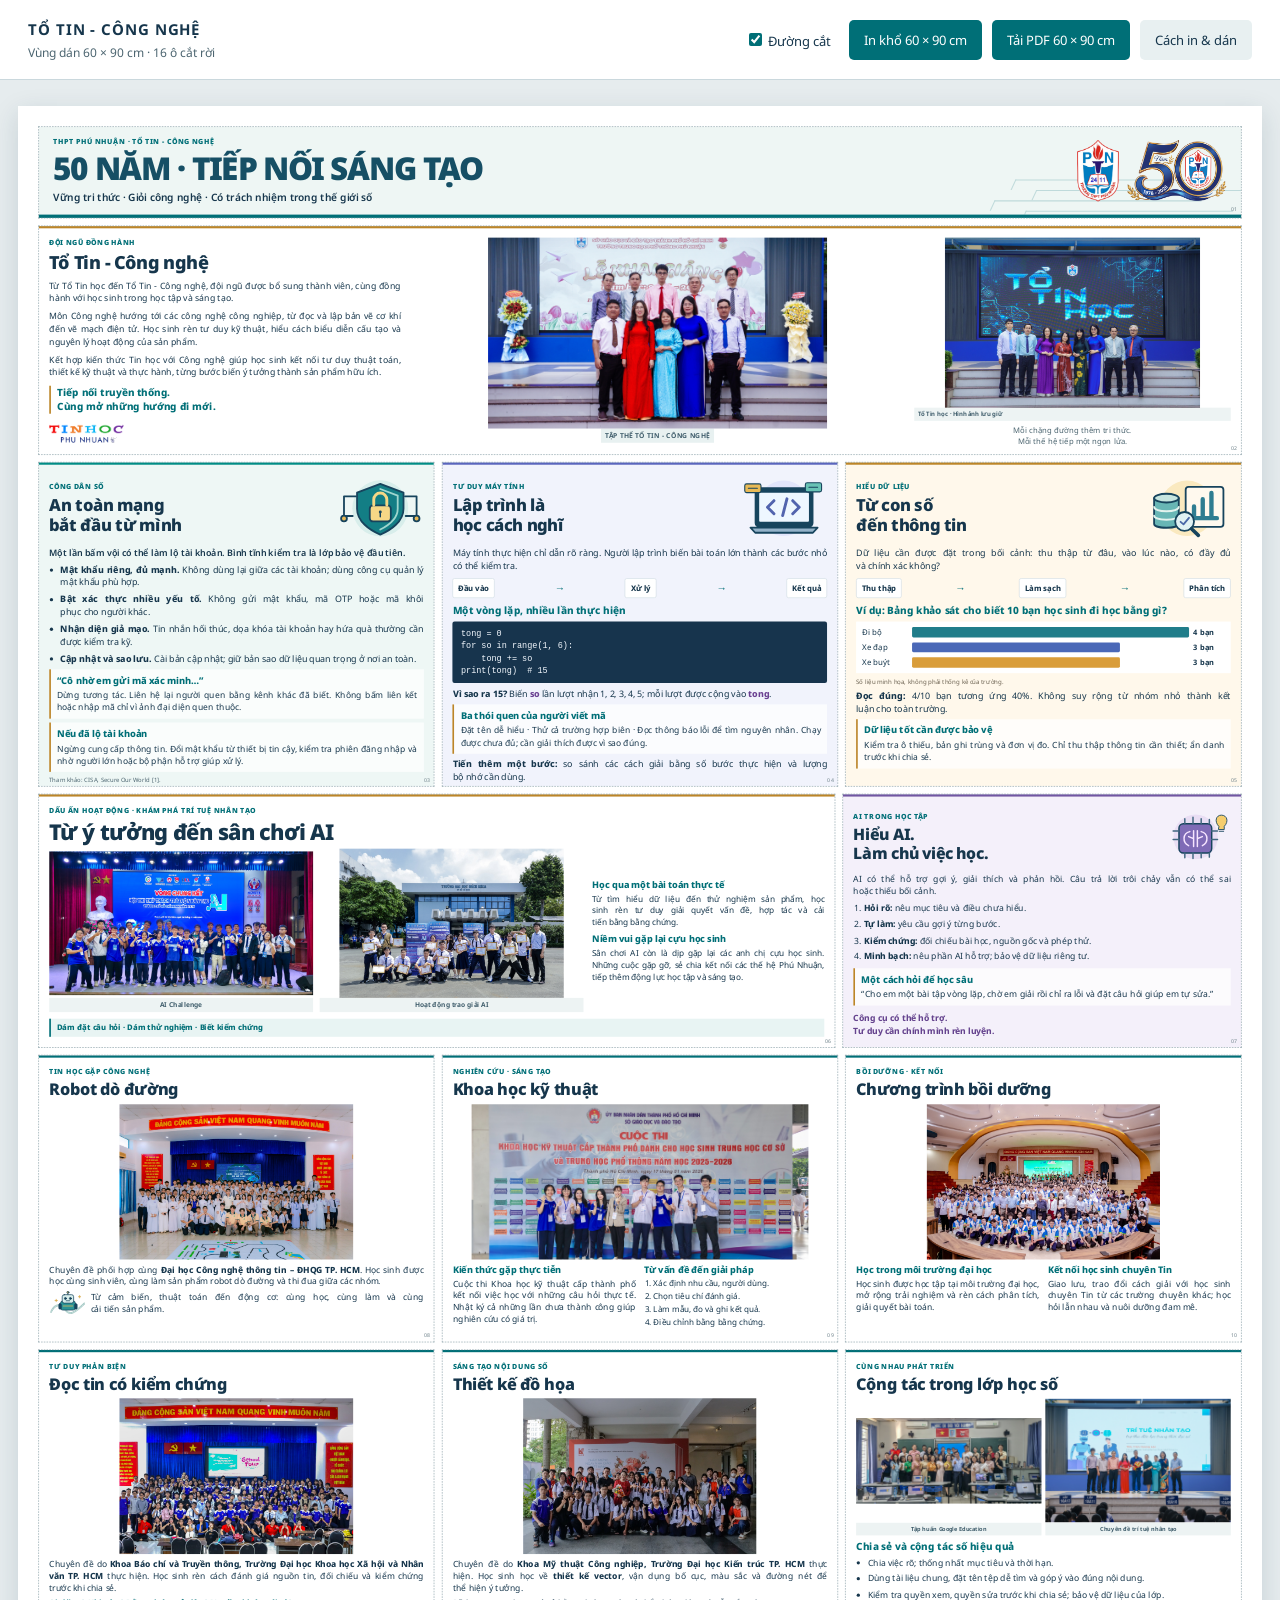
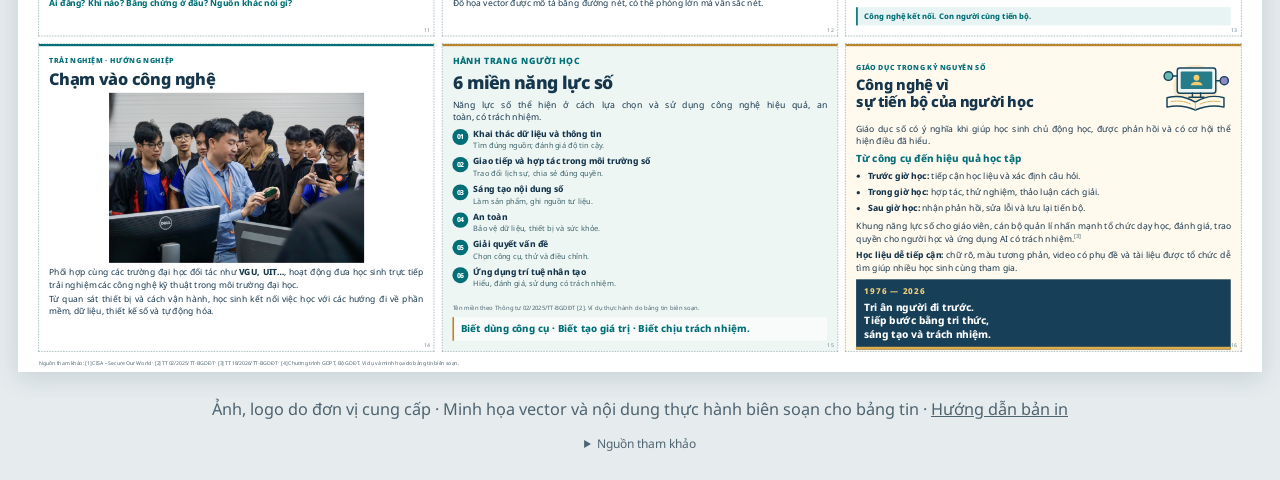
==== commit 620b85a6: "Clarify student transport survey example heading" ====
--- a/index.html
+++ b/index.html
@@ -32,7 +32,7 @@
 for so in range(1, 6):
     tong += so
 print(tong)  # 15</code></pre><p><strong>Vì sao ra 15?</strong> Biến <code>so</code> lần lượt nhận 1, 2, 3, 4, 5; mỗi lượt được cộng vào <code>tong</code>.</p><div class="case"><h3>Ba thói quen của người viết mã</h3><p>Đặt tên dễ hiểu · Thử cả trường hợp biên · Đọc thông báo lỗi để tìm nguyên nhân. Chạy được chưa đủ; cần giải thích được vì sao đúng.</p></div><p><strong>Tiến thêm một bước:</strong> so sánh các cách giải bằng số bước thực hiện và lượng bộ nhớ cần dùng.</p></div></article>
-<article class="tile knowledge data" data-tile="05"><div class="tile-body"><div class="topic-head"><div><p class="eyebrow">HIỂU DỮ LIỆU</p><h2>Từ con số<br>đến thông tin</h2></div><img class="topic-art" src="assets/data.svg" alt="Minh họa cơ sở dữ liệu, biểu đồ và kính lúp"></div><p>Dữ liệu cần được đặt trong bối cảnh: thu thập từ đâu, vào lúc nào, có đầy đủ và chính xác không?</p><div class="pipeline"><span>Thu thập</span><b>→</b><span>Làm sạch</span><b>→</b><span>Phân tích</span></div><h3>Ví dụ: 10 bạn đi học bằng gì?</h3><div class="bar-chart" role="img" aria-label="Số liệu minh họa: đi bộ 4 bạn, xe đạp 3 bạn, xe buýt 3 bạn"><div><span>Đi bộ</span><i style="--v:100%"></i><b>4 bạn</b></div><div><span>Xe đạp</span><i style="--v:75%"></i><b>3 bạn</b></div><div><span>Xe buýt</span><i style="--v:75%"></i><b>3 bạn</b></div></div><p class="sample-note">Số liệu minh họa, không phải thống kê của trường.</p><p><strong>Đọc đúng:</strong> 4/10 bạn tương ứng 40%. Không suy rộng từ nhóm nhỏ thành kết luận cho toàn trường.</p><div class="case"><h3>Dữ liệu tốt cần được bảo vệ</h3><p>Kiểm tra ô thiếu, bản ghi trùng và đơn vị đo. Chỉ thu thập thông tin cần thiết; ẩn danh trước khi chia sẻ.</p></div></div></article>
+<article class="tile knowledge data" data-tile="05"><div class="tile-body"><div class="topic-head"><div><p class="eyebrow">HIỂU DỮ LIỆU</p><h2>Từ con số<br>đến thông tin</h2></div><img class="topic-art" src="assets/data.svg" alt="Minh họa cơ sở dữ liệu, biểu đồ và kính lúp"></div><p>Dữ liệu cần được đặt trong bối cảnh: thu thập từ đâu, vào lúc nào, có đầy đủ và chính xác không?</p><div class="pipeline"><span>Thu thập</span><b>→</b><span>Làm sạch</span><b>→</b><span>Phân tích</span></div><h3>Ví dụ: Bảng khảo sát cho biết 10 bạn học sinh đi học bằng gì?</h3><div class="bar-chart" role="img" aria-label="Số liệu minh họa: đi bộ 4 bạn, xe đạp 3 bạn, xe buýt 3 bạn"><div><span>Đi bộ</span><i style="--v:100%"></i><b>4 bạn</b></div><div><span>Xe đạp</span><i style="--v:75%"></i><b>3 bạn</b></div><div><span>Xe buýt</span><i style="--v:75%"></i><b>3 bạn</b></div></div><p class="sample-note">Số liệu minh họa, không phải thống kê của trường.</p><p><strong>Đọc đúng:</strong> 4/10 bạn tương ứng 40%. Không suy rộng từ nhóm nhỏ thành kết luận cho toàn trường.</p><div class="case"><h3>Dữ liệu tốt cần được bảo vệ</h3><p>Kiểm tra ô thiếu, bản ghi trùng và đơn vị đo. Chỉ thu thập thông tin cần thiết; ẩn danh trước khi chia sẻ.</p></div></div></article>
 </section>
 
 <section class="row ai-row">
